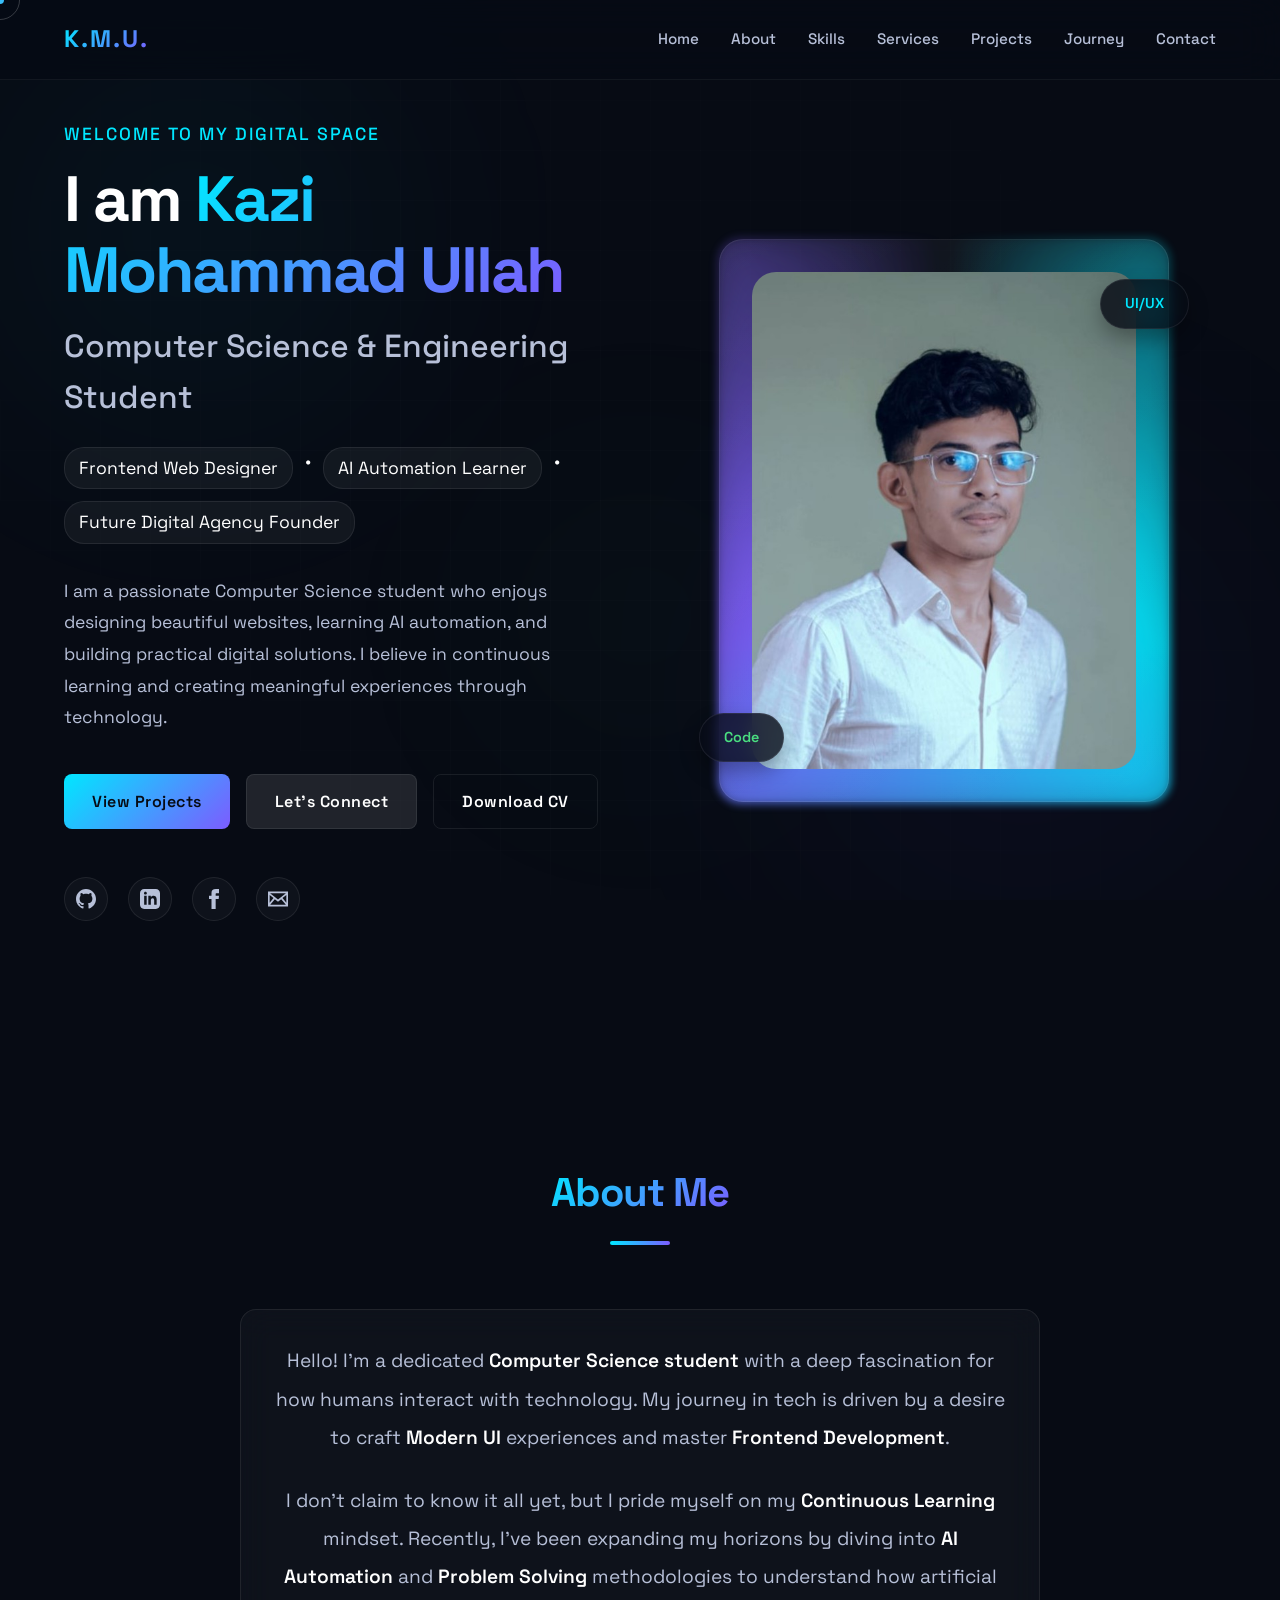
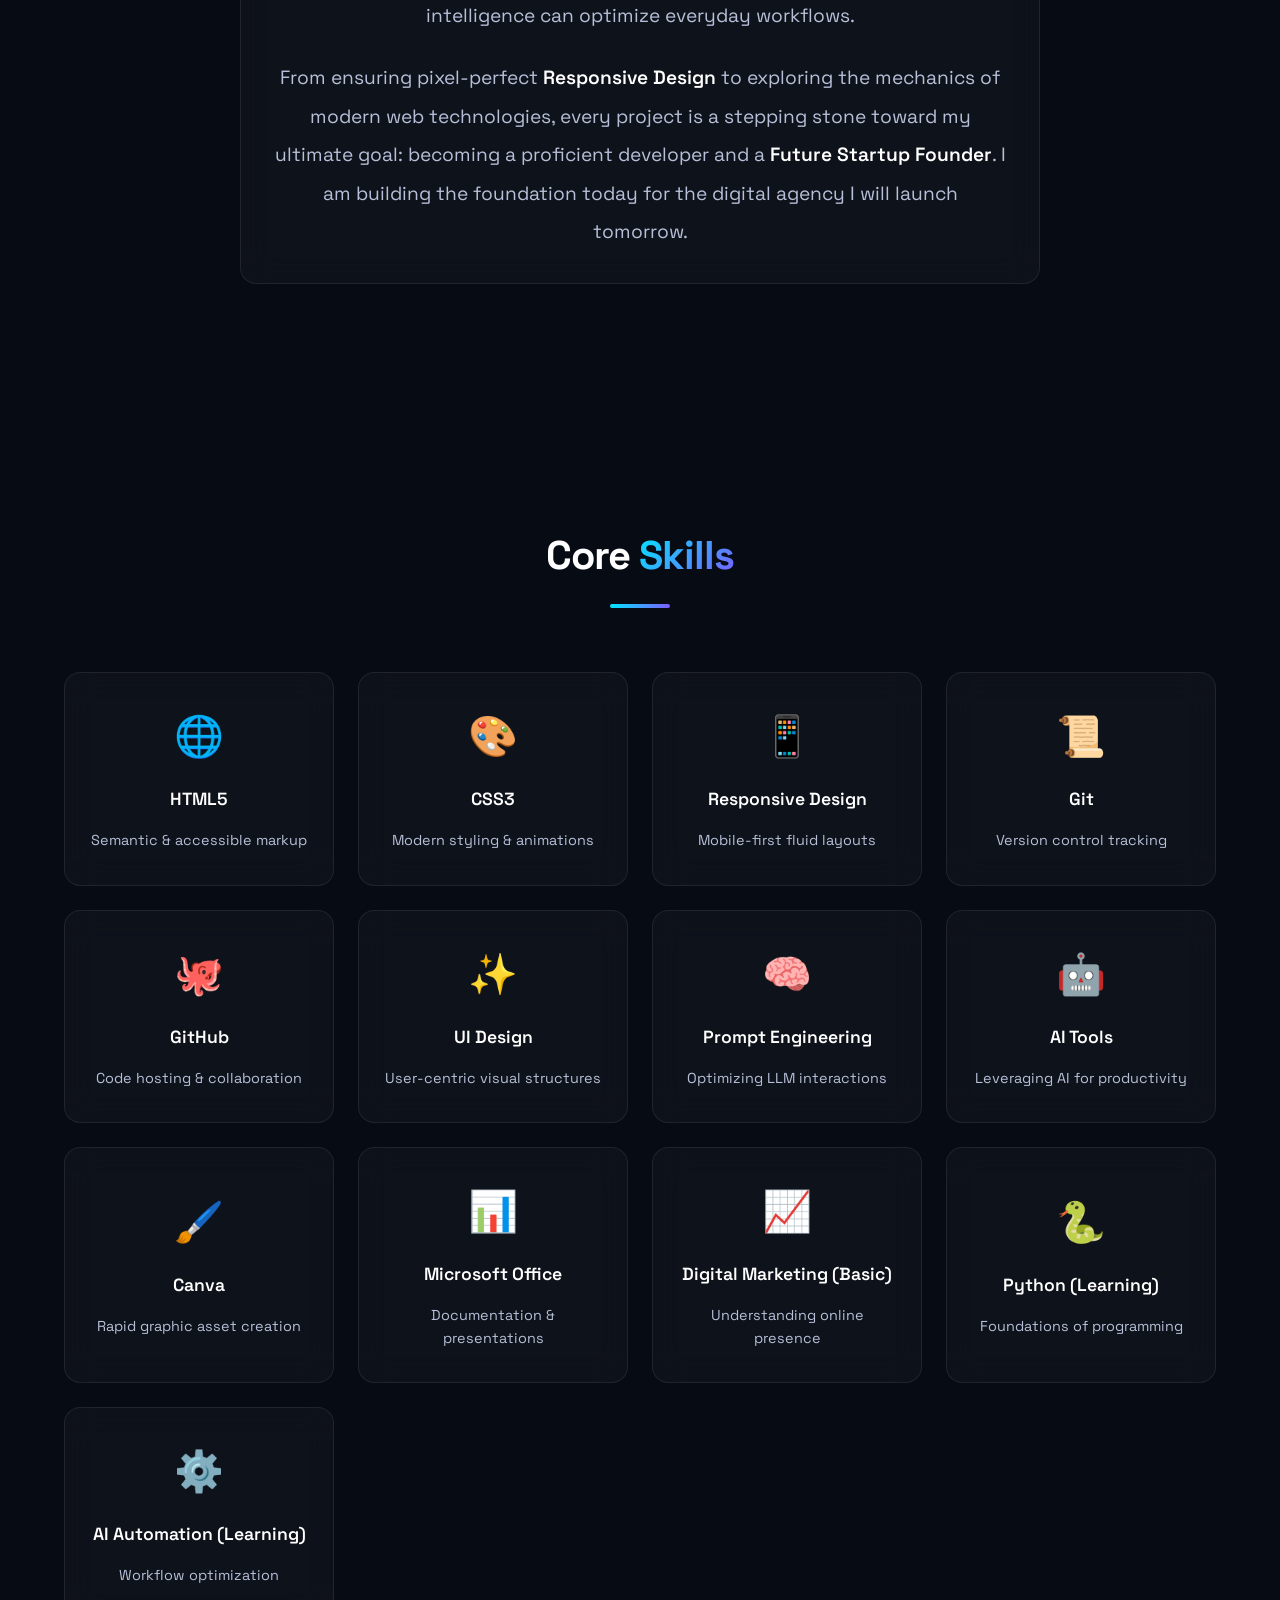
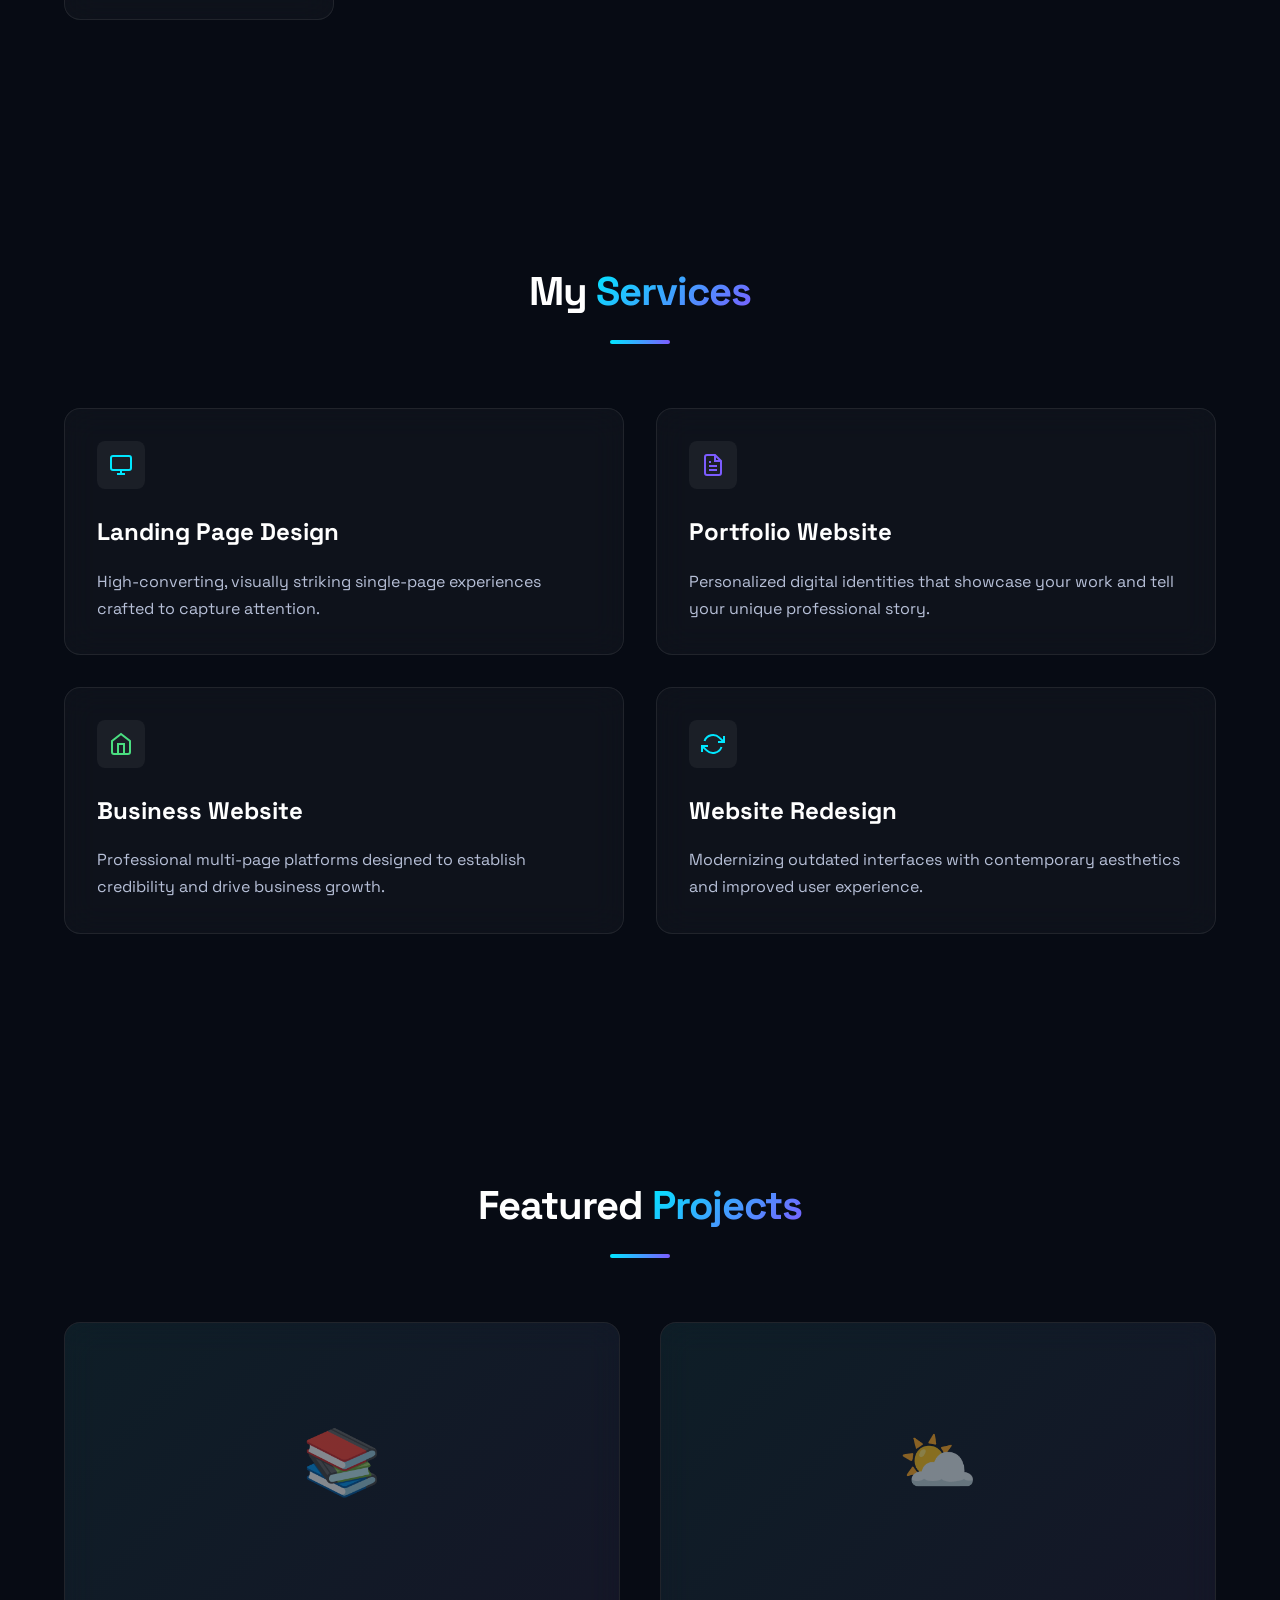
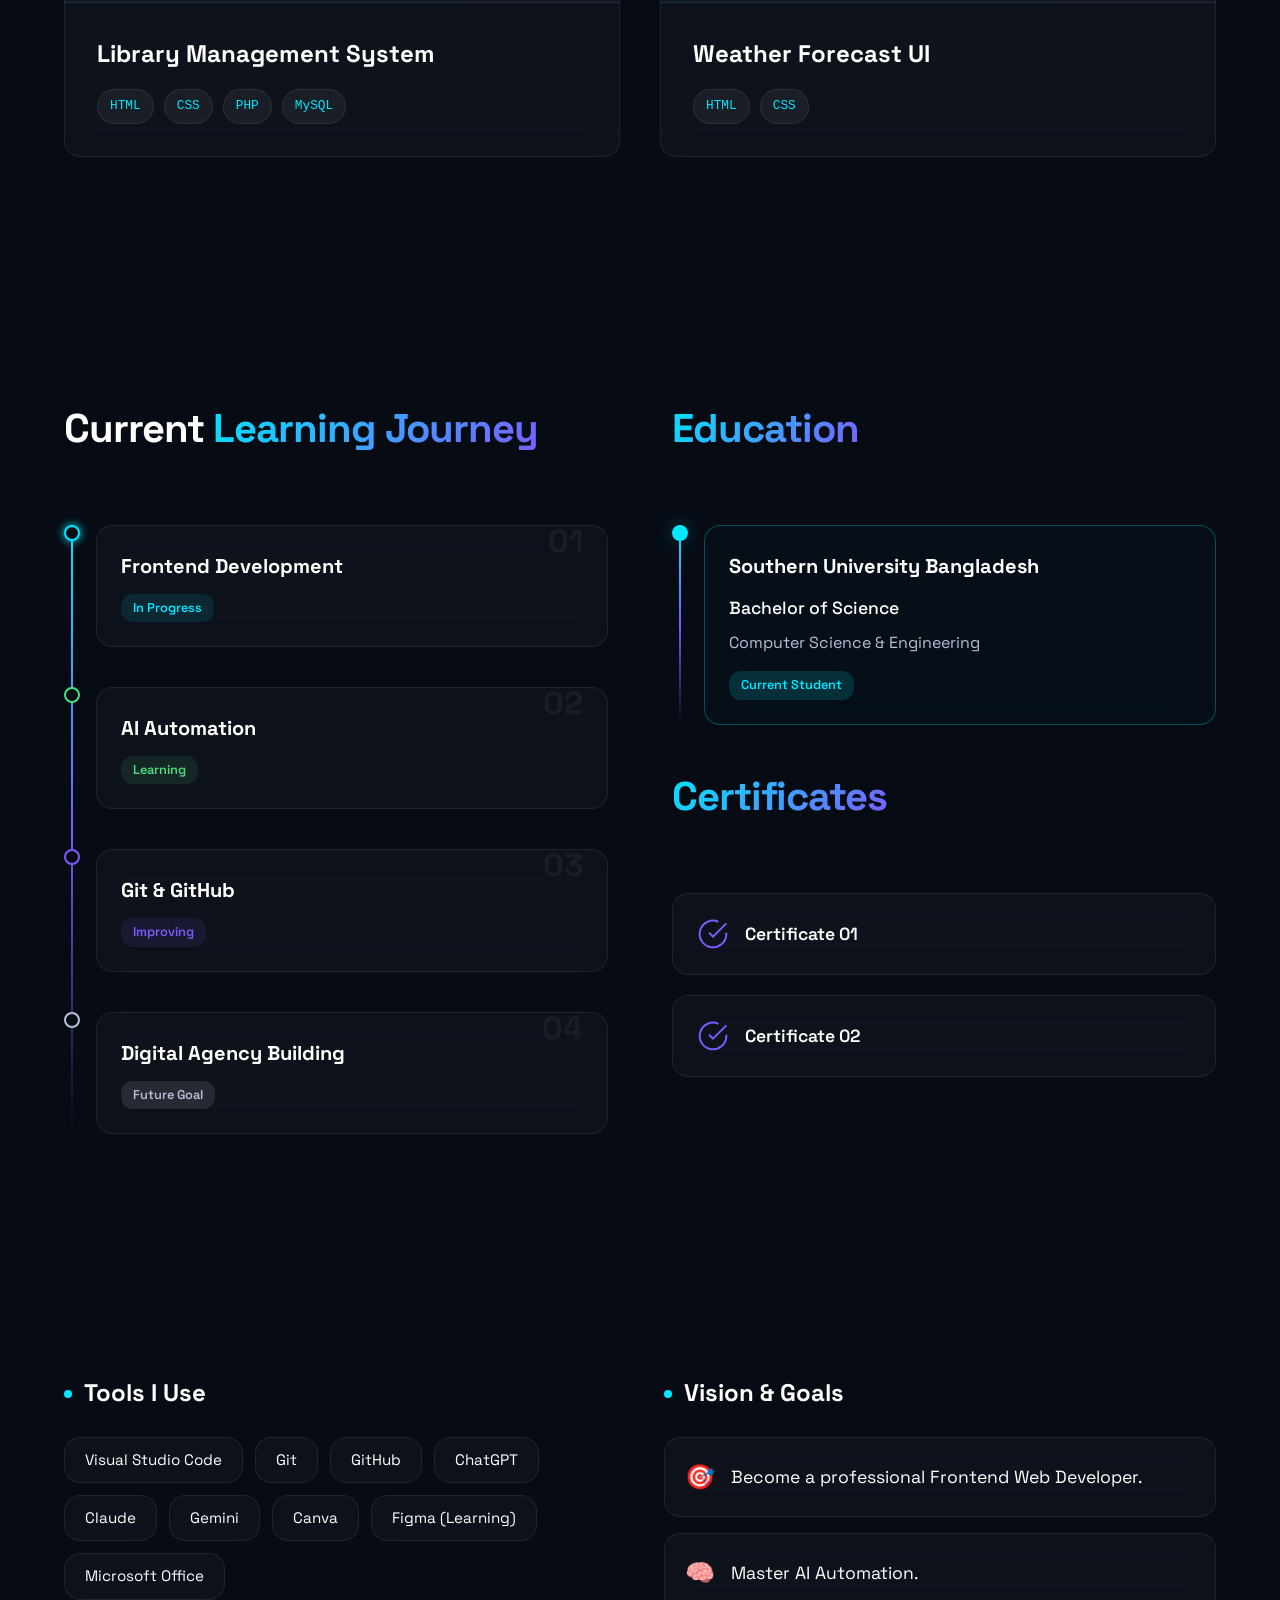
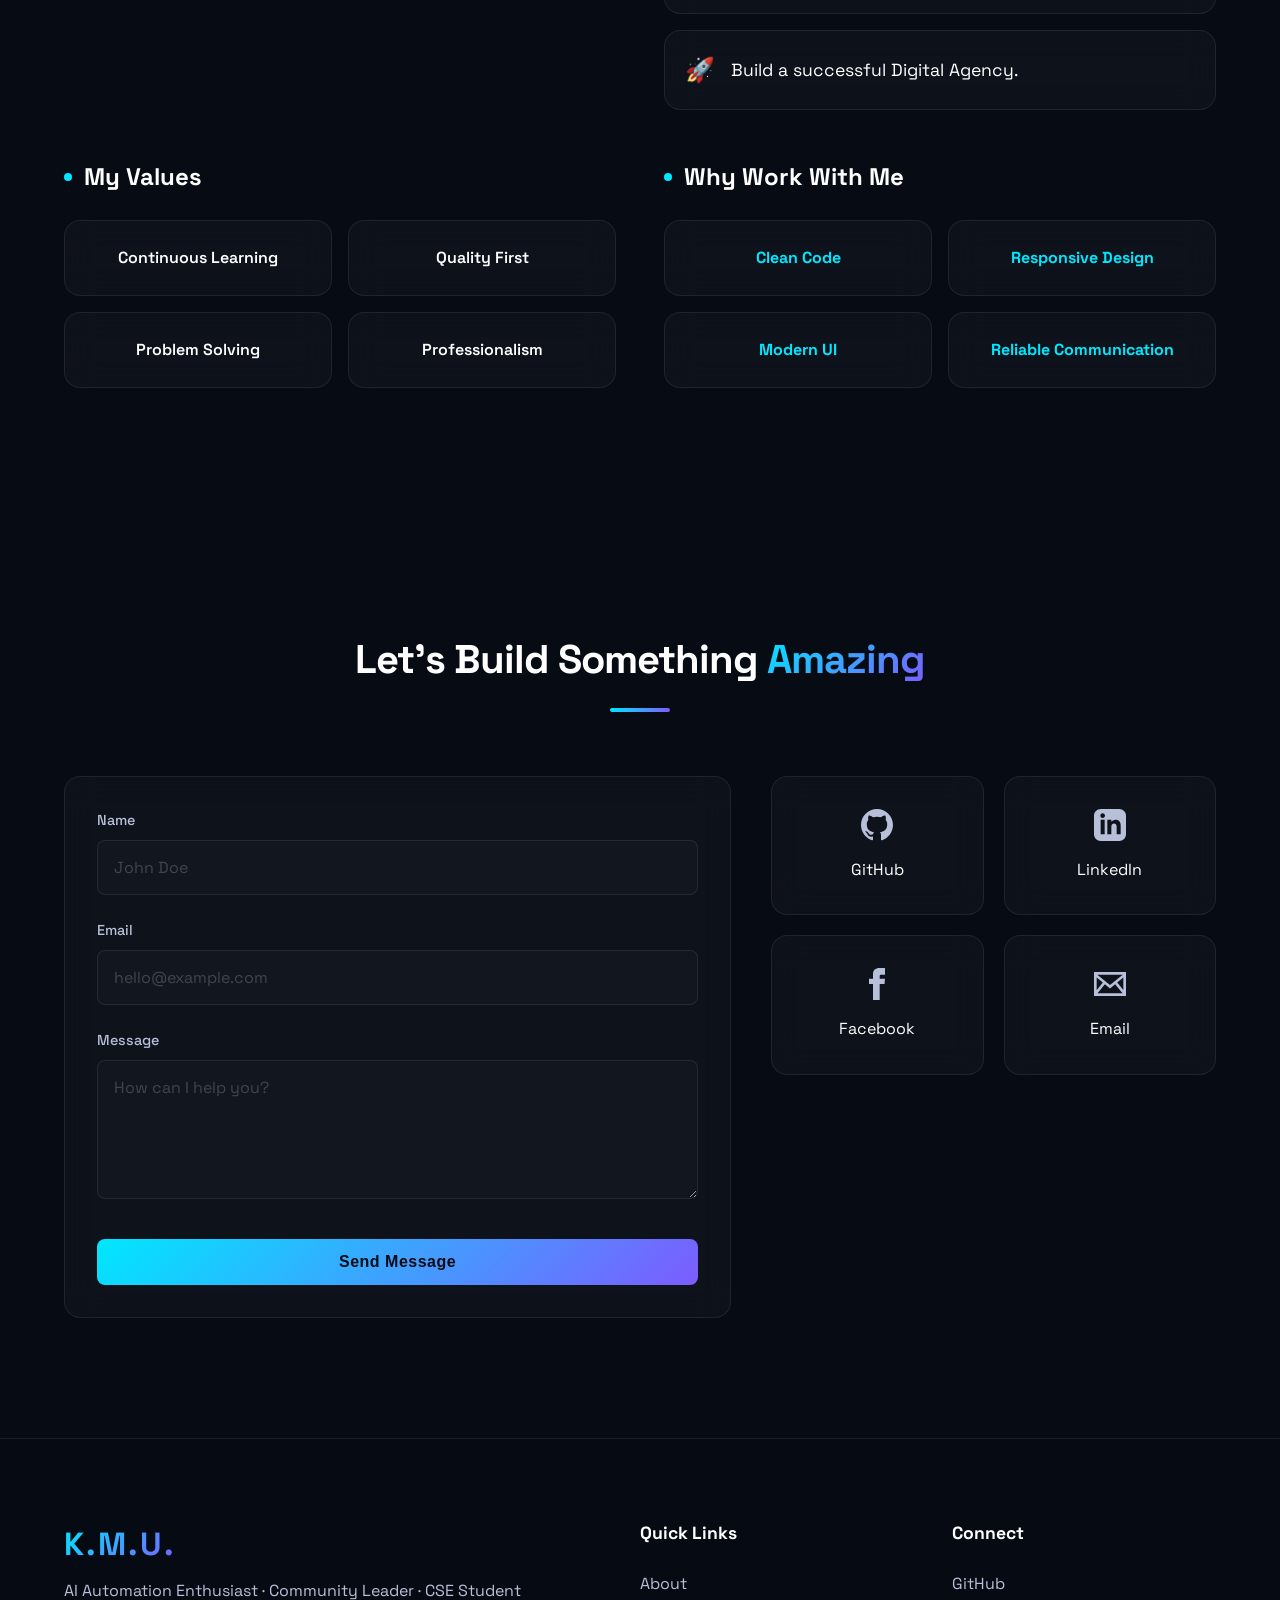
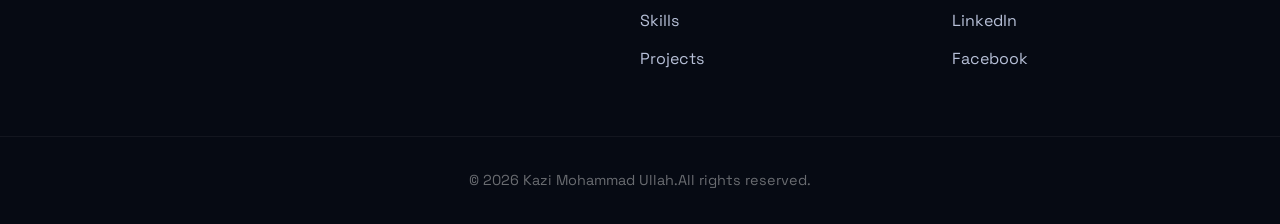
==== index.html @ 297356fb "google verification" ====
<!DOCTYPE html>
<html lang="en">
<head>
    <meta charset="UTF-8">
    <meta name="viewport" content="width=device-width, initial-scale=1.0">
    <meta name="description" content="Kazi Mohammad Ullah - Computer Science & Engineering Student, Frontend Web Designer, and AI Automation Learner.">
    <meta name="keywords" content="Kazi Mohammad Ullah, KMU, Portfolio, Frontend Developer, AI Automation, Web Design, Computer Science">
    <meta name="author" content="Kazi Mohammad Ullah">
    
    <!-- Open Graph Tags for Social Media & SEO -->
    <meta property="og:title" content="Kazi Mohammad Ullah | Premium Portfolio">
    <meta property="og:description" content="Frontend Web Designer & AI Automation Learner building meaningful digital experiences.">
    <meta property="og:type" content="website">
    
    <title>Kazi Mohammad Ullah | Frontend Developer & AI Learner</title>
    
    <!-- Favicon Placeholder -->
    <link rel="icon" href="data:image/svg+xml,<svg xmlns='http://www.w3.org/2000/svg' viewBox='0 0 100 100'><text y='.9em' font-size='90'>🚀</text></svg>">
    
    <!-- Google Fonts: Space Grotesk -->
    <link rel="preconnect" href="https://fonts.googleapis.com">
    <link rel="preconnect" href="https://fonts.gstatic.com" crossorigin>
    <link href="https://fonts.googleapis.com/css2?family=Space+Grotesk:wght@300;400;500;600;700&display=swap" rel="stylesheet">
    
    <!-- Stylesheet -->
    <link rel="stylesheet" href="style.css">
</head>
<body>

    <!-- Custom Cursor -->
    <div class="cursor-dot" id="cursor-dot"></div>
    <div class="cursor-aura" id="cursor-aura"></div>

    <!-- CSS-Only Animated Background -->
    <div class="background-effects" aria-hidden="true">
        <div class="glow-blob primary-blob"></div>
        <div class="glow-blob secondary-blob"></div>
        <div class="glow-blob accent-blob"></div>
        <div class="grid-overlay"></div>
    </div>

    <!-- CSS-Only Mobile Menu State -->
    <input type="checkbox" id="menu-toggle" class="menu-checkbox" aria-hidden="true">

    <!-- Sticky Glassmorphism Navbar -->
    <header class="navbar">
        <div class="nav-container container">
            <a href="#home" class="logo">
                <span class="gradient-text">K.M.U.</span>
            </a>
            
            <label for="menu-toggle" class="hamburger-menu" aria-label="Toggle navigation">
                <span></span>
                <span></span>
                <span></span>
            </label>
            
            <nav class="nav-links">
                <a href="#home" class="nav-link">Home</a>
                <a href="#about" class="nav-link">About</a>
                <a href="#skills" class="nav-link">Skills</a>
                <a href="#services" class="nav-link">Services</a>
                <a href="#projects" class="nav-link">Projects</a>
                <a href="#journey" class="nav-link">Journey</a>
                <a href="#contact" class="nav-link">Contact</a>
            </nav>
        </div>
    </header>

    <main>
        <!-- Hero Section -->
        <section id="home" class="hero section-padding">
            <div class="container hero-grid">
                <div class="hero-content">
                    <p class="subtitle fade-in-up" style="animation-delay: 0.1s;">Welcome to my digital space</p>
                    <h1 class="fade-in-up" style="animation-delay: 0.2s;">
                        I am <span class="gradient-text">Kazi Mohammad Ullah</span>
                    </h1>
                    <h2 class="fade-in-up" style="animation-delay: 0.3s;">Computer Science & Engineering Student</h2>
                    <h3 class="role-titles fade-in-up" style="animation-delay: 0.4s;">
                        <span>Frontend Web Designer</span> • 
                        <span>AI Automation Learner</span> • 
                        <span>Future Digital Agency Founder</span>
                    </h3>
                    <p class="hero-description fade-in-up" style="animation-delay: 0.5s;">
                        I am a passionate Computer Science student who enjoys designing beautiful websites, learning AI automation, and building practical digital solutions. I believe in continuous learning and creating meaningful experiences through technology.
                    </p>
                    
                    <div class="hero-actions fade-in-up" style="animation-delay: 0.6s;">
                        <a href="#projects" class="btn btn-primary">View Projects</a>
                        <a href="#contact" class="btn btn-secondary">Let's Connect</a>
                        <a href="CV/Mohammad Ullah CV.pdf" target="_blank" class="btn btn-outline">Download CV</a>
                    </div>
                    
                    <div class="social-links fade-in-up" style="animation-delay: 0.7s;">
                        <!-- GitHub -->
                        <a href="https://github.com/MuhammadKz" target="_blank" class="social-icon" aria-label="GitHub">
                            <svg viewBox="0 0 24 24" fill="currentColor"><path d="M12 0c-6.626 0-12 5.373-12 12 0 5.302 3.438 9.8 8.207 11.387.599.111.793-.261.793-.577v-2.234c-3.338.726-4.033-1.416-4.033-1.416-.546-1.387-1.333-1.756-1.333-1.756-1.089-.745.083-.729.083-.729 1.205.084 1.839 1.237 1.839 1.237 1.07 1.834 2.807 1.304 3.492.997.107-.775.418-1.305.762-1.604-2.665-.305-5.467-1.334-5.467-5.931 0-1.311.469-2.381 1.236-3.221-.124-.303-.535-1.524.117-3.176 0 0 1.008-.322 3.301 1.23.957-.266 1.983-.399 3.003-.404 1.02.005 2.047.138 3.006.404 2.291-1.552 3.297-1.23 3.297-1.23.653 1.653.242 2.874.118 3.176.77.84 1.235 1.911 1.235 3.221 0 4.609-2.807 5.624-5.479 5.921.43.372.823 1.102.823 2.222v3.293c0 .319.192.694.801.576 4.765-1.589 8.199-6.086 8.199-11.386 0-6.627-5.373-12-12-12z"/></svg>
                        </a>
                        <!-- LinkedIn -->
                        <a href="https://www.linkedin.com/in/mohammad-ullahkz/" target="_blank" class="social-icon" aria-label="LinkedIn">
                            <svg viewBox="0 0 24 24" fill="currentColor"><path d="M19 0h-14c-2.761 0-5 2.239-5 5v14c0 2.761 2.239 5 5 5h14c2.762 0 5-2.239 5-5v-14c0-2.761-2.238-5-5-5zm-11 19h-3v-11h3v11zm-1.5-12.268c-.966 0-1.75-.79-1.75-1.764s.784-1.764 1.75-1.764 1.75.79 1.75 1.764-.783 1.764-1.75 1.764zm13.5 12.268h-3v-5.604c0-3.368-4-3.113-4 0v5.604h-3v-11h3v1.765c1.396-2.586 7-2.777 7 2.476v6.759z"/></svg>
                        </a>
                        <!-- Facebook -->
                        <a href="https://www.facebook.com/muhammadullahkz004" target="_blank" class="social-icon" aria-label="Facebook">
                            <svg viewBox="0 0 24 24" fill="currentColor"><path d="M9 8h-3v4h3v12h5v-12h3.642l.358-4h-4v-1.667c0-.955.192-1.333 1.115-1.333h2.885v-5h-3.808c-3.596 0-5.192 1.583-5.192 4.615v3.385z"/></svg>
                        </a>
                        <!-- Email -->
                        <a href="mailto:kazimuhammad0104@gmail.com" class="social-icon" aria-label="Email">
                            <svg viewBox="0 0 24 24" fill="currentColor"><path d="M0 3v18h24v-18h-24zm6.623 7.929l-4.623 5.712v-9.458l4.623 3.746zm-4.141-5.929h19.035l-9.517 7.713-9.518-7.713zm5.694 7.188l3.824 3.099 3.83-3.104 5.612 6.817h-18.779l5.513-6.812zm9.208-1.264l4.616-3.741v9.348l-4.616-5.607z"/></svg>
                        </a>
                    </div>
                </div>
                
                <div class="hero-visual fade-in-up" style="animation-delay: 0.8s;">
                    <div class="visual-wrapper">
                        <div class="glowing-border"></div>
                        <div class="glass-card profile-placeholder">
                            <img src="assets/WhatsApp Image 2024-08-21 at 22.09.14_6dc37b1b.jpg" alt="Kazi Mohammad Ullah" class="profile-image">
                        </div>
                        <div class="floating-badge badge-top-right">UI/UX</div>
                        <div class="floating-badge badge-bottom-left">Code</div>
                    </div>
                </div>
            </div>
        </section>

        <!-- About Section -->
        <section id="about" class="about section-padding">
            <div class="container">
                <div class="section-header">
                    <h2><span class="gradient-text">About Me</span></h2>
                    <div class="header-line"></div>
                </div>
                
                <div class="about-content glass-card">
                    <p>
                        Hello! I'm a dedicated <strong>Computer Science student</strong> with a deep fascination for how humans interact with technology. My journey in tech is driven by a desire to craft <strong>Modern UI</strong> experiences and master <strong>Frontend Development</strong>.
                    </p>
                    <p>
                        I don't claim to know it all yet, but I pride myself on my <strong>Continuous Learning</strong> mindset. Recently, I've been expanding my horizons by diving into <strong>AI Automation</strong> and <strong>Problem Solving</strong> methodologies to understand how artificial intelligence can optimize everyday workflows.
                    </p>
                    <p>
                        From ensuring pixel-perfect <strong>Responsive Design</strong> to exploring the mechanics of modern web technologies, every project is a stepping stone toward my ultimate goal: becoming a proficient developer and a <strong>Future Startup Founder</strong>. I am building the foundation today for the digital agency I will launch tomorrow.
                    </p>
                </div>
            </div>
        </section>

        <!-- Skills Section -->
        <section id="skills" class="skills section-padding">
            <div class="container">
                <div class="section-header">
                    <h2>Core <span class="gradient-text">Skills</span></h2>
                    <div class="header-line"></div>
                </div>
                
                <div class="skills-grid">
                    <!-- Skill 1 -->
                    <div class="skill-card glass-card">
                        <div class="skill-icon">🌐</div>
                        <h3>HTML5</h3>
                        <p>Semantic & accessible markup</p>
                    </div>
                    <!-- Skill 2 -->
                    <div class="skill-card glass-card">
                        <div class="skill-icon">🎨</div>
                        <h3>CSS3</h3>
                        <p>Modern styling & animations</p>
                    </div>
                    <!-- Skill 3 -->
                    <div class="skill-card glass-card">
                        <div class="skill-icon">📱</div>
                        <h3>Responsive Design</h3>
                        <p>Mobile-first fluid layouts</p>
                    </div>
                    <!-- Skill 4 -->
                    <div class="skill-card glass-card">
                        <div class="skill-icon">📜</div>
                        <h3>Git</h3>
                        <p>Version control tracking</p>
                    </div>
                    <!-- Skill 5 -->
                    <div class="skill-card glass-card">
                        <div class="skill-icon">🐙</div>
                        <h3>GitHub</h3>
                        <p>Code hosting & collaboration</p>
                    </div>
                    <!-- Skill 6 -->
                    <div class="skill-card glass-card">
                        <div class="skill-icon">✨</div>
                        <h3>UI Design</h3>
                        <p>User-centric visual structures</p>
                    </div>
                    <!-- Skill 7 -->
                    <div class="skill-card glass-card">
                        <div class="skill-icon">🧠</div>
                        <h3>Prompt Engineering</h3>
                        <p>Optimizing LLM interactions</p>
                    </div>
                    <!-- Skill 8 -->
                    <div class="skill-card glass-card">
                        <div class="skill-icon">🤖</div>
                        <h3>AI Tools</h3>
                        <p>Leveraging AI for productivity</p>
                    </div>
                    <!-- Skill 9 -->
                    <div class="skill-card glass-card">
                        <div class="skill-icon">🖌️</div>
                        <h3>Canva</h3>
                        <p>Rapid graphic asset creation</p>
                    </div>
                    <!-- Skill 10 -->
                    <div class="skill-card glass-card">
                        <div class="skill-icon">📊</div>
                        <h3>Microsoft Office</h3>
                        <p>Documentation & presentations</p>
                    </div>
                    <!-- Skill 11 -->
                    <div class="skill-card glass-card">
                        <div class="skill-icon">📈</div>
                        <h3>Digital Marketing (Basic)</h3>
                        <p>Understanding online presence</p>
                    </div>
                    <!-- Skill 12 -->
                    <div class="skill-card glass-card">
                        <div class="skill-icon">🐍</div>
                        <h3>Python (Learning)</h3>
                        <p>Foundations of programming</p>
                    </div>
                    <!-- Skill 13 -->
                    <div class="skill-card glass-card">
                        <div class="skill-icon">⚙️</div>
                        <h3>AI Automation (Learning)</h3>
                        <p>Workflow optimization</p>
                    </div>
                </div>
            </div>
        </section>

        <!-- Services Section -->
        <section id="services" class="services section-padding">
            <div class="container">
                <div class="section-header">
                    <h2>My <span class="gradient-text">Services</span></h2>
                    <div class="header-line"></div>
                </div>
                
                <div class="services-grid">
                    <!-- Service 1 -->
                    <div class="service-card glass-card">
                        <div class="service-icon">
                            <svg viewBox="0 0 24 24" fill="none" stroke="#00E7FF" stroke-width="2"><rect x="2" y="3" width="20" height="14" rx="2" ry="2"></rect><line x1="8" y1="21" x2="16" y2="21"></line><line x1="12" y1="17" x2="12" y2="21"></line></svg>
                        </div>
                        <h3>Landing Page Design</h3>
                        <p>High-converting, visually striking single-page experiences crafted to capture attention.</p>
                    </div>
                    <!-- Service 2 -->
                    <div class="service-card glass-card">
                        <div class="service-icon">
                            <svg viewBox="0 0 24 24" fill="none" stroke="#7C5CFF" stroke-width="2"><path d="M14 2H6a2 2 0 0 0-2 2v16a2 2 0 0 0 2 2h12a2 2 0 0 0 2-2V8z"></path><polyline points="14 2 14 8 20 8"></polyline><line x1="16" y1="13" x2="8" y2="13"></line><line x1="16" y1="17" x2="8" y2="17"></line><polyline points="10 9 9 9 8 9"></polyline></svg>
                        </div>
                        <h3>Portfolio Website</h3>
                        <p>Personalized digital identities that showcase your work and tell your unique professional story.</p>
                    </div>
                    <!-- Service 3 -->
                    <div class="service-card glass-card">
                        <div class="service-icon">
                            <svg viewBox="0 0 24 24" fill="none" stroke="#4ADE80" stroke-width="2"><path d="M3 9l9-7 9 7v11a2 2 0 0 1-2 2H5a2 2 0 0 1-2-2z"></path><polyline points="9 22 9 12 15 12 15 22"></polyline></svg>
                        </div>
                        <h3>Business Website</h3>
                        <p>Professional multi-page platforms designed to establish credibility and drive business growth.</p>
                    </div>
                    <!-- Service 4 -->
                    <div class="service-card glass-card">
                        <div class="service-icon">
                            <svg viewBox="0 0 24 24" fill="none" stroke="#00E7FF" stroke-width="2"><polyline points="23 4 23 10 17 10"></polyline><polyline points="1 20 1 14 7 14"></polyline><path d="M3.51 9a9 9 0 0 1 14.85-3.36L23 10M1 14l4.64 4.36A9 9 0 0 0 20.49 15"></path></svg>
                        </div>
                        <h3>Website Redesign</h3>
                        <p>Modernizing outdated interfaces with contemporary aesthetics and improved user experience.</p>
                    </div>
                </div>
            </div>
        </section>

        <!-- Projects Section -->
        <section id="projects" class="projects section-padding">
            <div class="container">
                <div class="section-header">
                    <h2>Featured <span class="gradient-text">Projects</span></h2>
                    <div class="header-line"></div>
                </div>
                
                <div class="projects-grid">
                    <!-- Project 1 -->
                    <article class="project-card glass-card">
                        <div class="project-image-placeholder">
                            <div class="wireframe-icon">📚</div>
                            <div class="overlay">
                                <a href="https://library-management-system-kmu.vercel.app/" target="_blank" class="btn btn-outline">Live Demo</a>
                                <a href="https://github.com/MuhammadKz/Library-management-system" target="_blank" class="btn btn-outline">GitHub</a>
                            </div>
                        </div>
                        <div class="project-info">
                            <h3>Library Management System</h3>
                            <div class="tech-stack">
                                <span class="badge">HTML</span>
                                <span class="badge">CSS</span>
                                <span class="badge">PHP</span>
                                <span class="badge">MySQL</span>
                            </div>
                        </div>
                    </article>
                    
                    <!-- Project 3 -->
                    <article class="project-card glass-card">
                        <div class="project-image-placeholder">
                            <div class="wireframe-icon">⛅</div>
                            <div class="overlay">
                                <a href="#" class="btn btn-outline">Live Demo</a>
                                <a href="#" class="btn btn-outline">GitHub</a>
                            </div>
                        </div>
                        <div class="project-info">
                            <h3>Weather Forecast UI</h3>
                            <div class="tech-stack">
                                <span class="badge">HTML</span>
                                <span class="badge">CSS</span>
                            </div>
                        </div>
                    </article>
                </div>
            </div>
        </section>

        <!-- Learning Journey & Education -->
        <section id="journey" class="journey section-padding">
            <div class="container">
                <div class="grid-2-col">
                    <!-- Journey Timeline -->
                    <div class="timeline-container">
                        <div class="section-header align-left">
                            <h2>Current <span class="gradient-text">Learning Journey</span></h2>
                        </div>
                        <div class="timeline">
                            <div class="timeline-item">
                                <div class="timeline-dot status-progress"></div>
                                <div class="timeline-content glass-card">
                                    <span class="timeline-number">01</span>
                                    <h3>Frontend Development</h3>
                                    <span class="status-badge progress">In Progress</span>
                                </div>
                            </div>
                            <div class="timeline-item">
                                <div class="timeline-dot status-learning"></div>
                                <div class="timeline-content glass-card">
                                    <span class="timeline-number">02</span>
                                    <h3>AI Automation</h3>
                                    <span class="status-badge learning">Learning</span>
                                </div>
                            </div>
                            <div class="timeline-item">
                                <div class="timeline-dot status-improving"></div>
                                <div class="timeline-content glass-card">
                                    <span class="timeline-number">03</span>
                                    <h3>Git & GitHub</h3>
                                    <span class="status-badge improving">Improving</span>
                                </div>
                            </div>
                            <div class="timeline-item">
                                <div class="timeline-dot status-future"></div>
                                <div class="timeline-content glass-card">
                                    <span class="timeline-number">04</span>
                                    <h3>Digital Agency Building</h3>
                                    <span class="status-badge future">Future Goal</span>
                                </div>
                            </div>
                        </div>
                    </div>

                    <!-- Education & Certificates -->
                    <div class="education-container">
                        <div class="section-header align-left">
                            <h2><span class="gradient-text">Education</span></h2>
                        </div>
                        <div class="timeline mb-extra">
                            <div class="timeline-item">
                                <div class="timeline-dot primary-dot"></div>
                                <div class="timeline-content glass-card highlighted-card">
                                    <h3>Southern University Bangladesh</h3>
                                    <h4>Bachelor of Science</h4>
                                    <p class="text-muted">Computer Science & Engineering</p>
                                    <span class="status-badge current">Current Student</span>
                                </div>
                            </div>
                        </div>

                        <div class="section-header align-left mt-extra">
                            <h2><span class="gradient-text">Certificates</span></h2>
                        </div>
                        <div class="certificates-grid">
                            <a href="certificate/Kazi Mohammad Ullah certificate (1).pdf" target="_blank" class="certificate-placeholder glass-card">
                                <svg viewBox="0 0 24 24" fill="none" stroke="currentColor" stroke-width="1.5"><path d="M22 11.08V12a10 10 0 1 1-5.93-9.14"></path><polyline points="22 4 12 14.01 9 11.01"></polyline></svg>
                                <span>Certificate 01</span>
                            </a>
                            <a href="certificate/Kazi Mohammad Ullah certificate(2).pdf" target="_blank" class="certificate-placeholder glass-card">
                                <svg viewBox="0 0 24 24" fill="none" stroke="currentColor" stroke-width="1.5"><path d="M22 11.08V12a10 10 0 1 1-5.93-9.14"></path><polyline points="22 4 12 14.01 9 11.01"></polyline></svg>
                                <span>Certificate 02</span>
                            </a>
                        </div>
                    </div>
                </div>
            </div>
        </section>

        <!-- Tools, Goals, Values, Why Me -->
        <section id="philosophy" class="philosophy section-padding">
            <div class="container">
                <div class="grid-2-col philosophy-grid">
                    
                    <!-- Tools -->
                    <div class="philosophy-block">
                        <h3>Tools I Use</h3>
                        <div class="tags-container">
                            <span class="tag glass-card">Visual Studio Code</span>
                            <span class="tag glass-card">Git</span>
                            <span class="tag glass-card">GitHub</span>
                            <span class="tag glass-card">ChatGPT</span>
                            <span class="tag glass-card">Claude</span>
                            <span class="tag glass-card">Gemini</span>
                            <span class="tag glass-card">Canva</span>
                            <span class="tag glass-card">Figma (Learning)</span>
                            <span class="tag glass-card">Microsoft Office</span>
                        </div>
                    </div>

                    <!-- Vision & Goals -->
                    <div class="philosophy-block">
                        <h3>Vision & Goals</h3>
                        <ul class="styled-list">
                            <li class="glass-card">
                                <span class="list-icon">🎯</span>
                                <span>Become a professional Frontend Web Developer.</span>
                            </li>
                            <li class="glass-card">
                                <span class="list-icon">🧠</span>
                                <span>Master AI Automation.</span>
                            </li>
                            <li class="glass-card">
                                <span class="list-icon">🚀</span>
                                <span>Build a successful Digital Agency.</span>
                            </li>
                        </ul>
                    </div>

                    <!-- Values -->
                    <div class="philosophy-block">
                        <h3>My Values</h3>
                        <div class="values-grid">
                            <div class="value-card glass-card">Continuous Learning</div>
                            <div class="value-card glass-card">Quality First</div>
                            <div class="value-card glass-card">Problem Solving</div>
                            <div class="value-card glass-card">Professionalism</div>
                        </div>
                    </div>

                    <!-- Why Work With Me -->
                    <div class="philosophy-block">
                        <h3>Why Work With Me</h3>
                        <div class="features-grid">
                            <div class="feature-card glass-card">
                                <h4>Clean Code</h4>
                            </div>
                            <div class="feature-card glass-card">
                                <h4>Responsive Design</h4>
                            </div>
                            <div class="feature-card glass-card">
                                <h4>Modern UI</h4>
                            </div>
                            <div class="feature-card glass-card">
                                <h4>Reliable Communication</h4>
                            </div>
                        </div>
                    </div>

                </div>
            </div>
        </section>

        <!-- Contact Section -->
        <section id="contact" class="contact section-padding">
            <div class="container">
                <div class="section-header">
                    <h2>Let's Build Something <span class="gradient-text">Amazing</span></h2>
                    <div class="header-line"></div>
                </div>
                
                <div class="contact-grid">
                    <div class="contact-form-container glass-card">
                        <form class="contact-form" id="contact-form">
                            <div class="form-group">
                                <label for="name">Name</label>
                                <input type="text" id="name" name="name" required placeholder="John Doe" class="glass-input">
                            </div>
                            <div class="form-group">
                                <label for="email">Email</label>
                                <input type="email" id="email" name="email" required placeholder="hello@example.com" class="glass-input">
                            </div>
                            <div class="form-group">
                                <label for="message">Message</label>
                                <textarea id="message" name="message" rows="5" required placeholder="How can I help you?" class="glass-input"></textarea>
                            </div>
                            <button type="submit" class="btn btn-primary submit-btn">Send Message</button>
                        </form>
                    </div>
                    
                    <div class="contact-socials">
                        <a href="https://github.com/MuhammadKz" target="_blank" class="social-card glass-card">
                            <div class="sc-icon">
                                <svg viewBox="0 0 24 24" fill="currentColor"><path d="M12 0c-6.626 0-12 5.373-12 12 0 5.302 3.438 9.8 8.207 11.387.599.111.793-.261.793-.577v-2.234c-3.338.726-4.033-1.416-4.033-1.416-.546-1.387-1.333-1.756-1.333-1.756-1.089-.745.083-.729.083-.729 1.205.084 1.839 1.237 1.839 1.237 1.07 1.834 2.807 1.304 3.492.997.107-.775.418-1.305.762-1.604-2.665-.305-5.467-1.334-5.467-5.931 0-1.311.469-2.381 1.236-3.221-.124-.303-.535-1.524.117-3.176 0 0 1.008-.322 3.301 1.23.957-.266 1.983-.399 3.003-.404 1.02.005 2.047.138 3.006.404 2.291-1.552 3.297-1.23 3.297-1.23.653 1.653.242 2.874.118 3.176.77.84 1.235 1.911 1.235 3.221 0 4.609-2.807 5.624-5.479 5.921.43.372.823 1.102.823 2.222v3.293c0 .319.192.694.801.576 4.765-1.589 8.199-6.086 8.199-11.386 0-6.627-5.373-12-12-12z"/></svg>
                            </div>
                            <span>GitHub</span>
                        </a>
                        <a href="https://www.linkedin.com/in/mohammad-ullahkz/" target="_blank" class="social-card glass-card">
                            <div class="sc-icon">
                                <svg viewBox="0 0 24 24" fill="currentColor"><path d="M19 0h-14c-2.761 0-5 2.239-5 5v14c0 2.761 2.239 5 5 5h14c2.762 0 5-2.239 5-5v-14c0-2.761-2.238-5-5-5zm-11 19h-3v-11h3v11zm-1.5-12.268c-.966 0-1.75-.79-1.75-1.764s.784-1.764 1.75-1.764 1.75.79 1.75 1.764-.783 1.764-1.75 1.764zm13.5 12.268h-3v-5.604c0-3.368-4-3.113-4 0v5.604h-3v-11h3v1.765c1.396-2.586 7-2.777 7 2.476v6.759z"/></svg>
                            </div>
                            <span>LinkedIn</span>
                        </a>
                        <a href="https://www.facebook.com/muhammadullahkz004" target="_blank" class="social-card glass-card">
                            <div class="sc-icon">
                                <svg viewBox="0 0 24 24" fill="currentColor"><path d="M9 8h-3v4h3v12h5v-12h3.642l.358-4h-4v-1.667c0-.955.192-1.333 1.115-1.333h2.885v-5h-3.808c-3.596 0-5.192 1.583-5.192 4.615v3.385z"/></svg>
                            </div>
                            <span>Facebook</span>
                        </a>
                        <a href="mailto:kazimuhammad0104@gmail.com" class="social-card glass-card">
                            <div class="sc-icon">
                                <svg viewBox="0 0 24 24" fill="currentColor"><path d="M0 3v18h24v-18h-24zm6.623 7.929l-4.623 5.712v-9.458l4.623 3.746zm-4.141-5.929h19.035l-9.517 7.713-9.518-7.713zm5.694 7.188l3.824 3.099 3.83-3.104 5.612 6.817h-18.779l5.513-6.812zm9.208-1.264l4.616-3.741v9.348l-4.616-5.607z"/></svg>
                            </div>
                            <span>Email</span>
                        </a>
                    </div>
                </div>
            </div>
        </section>
    </main>

    <!-- Footer -->
    <footer class="footer">
        <div class="container footer-container">
            <div class="footer-logo">
                <a href="#home"><span class="gradient-text">K.M.U.</span></a>
                <p class="text-muted mt-small">AI Automation Enthusiast · Community Leader · CSE Student</p>
            </div>
            
            <div class="footer-links">
                <h4>Quick Links</h4>
                <nav>
                    <a href="#about">About</a>
                    <a href="#skills">Skills</a>
                    <a href="#projects">Projects</a>
                </nav>
            </div>
            
            <div class="footer-links">
                <h4>Connect</h4>
                <nav>
                    <a href="https://github.com/MuhammadKz" target="_blank">GitHub</a>
                    <a href="https://www.linkedin.com/in/mohammad-ullahkz/" target="_blank">LinkedIn</a>
                    <a href="https://www.facebook.com/muhammadullahkz004" target="_blank">Facebook</a>
                </nav>
            </div>
        </div>
        <div class="footer-bottom">
            <p>&copy; 2026 Kazi Mohammad Ullah.All rights reserved.</p>
        </div>
    </footer>

    <script src="script.js"></script>
</body>
</html>
---- style.css ----
/* ==========================================================================
   CSS VARIABLES & DESIGN TOKENS
   ========================================================================== */
:root {
    /* Color Palette */
    --bg-color: #070B14;
    --card-bg: rgba(255, 255, 255, 0.03);
    --card-bg-hover: rgba(255, 255, 255, 0.06);
    --primary: #00E7FF;
    --secondary: #7C5CFF;
    --accent: #4ADE80;
    --border: rgba(255, 255, 255, 0.08);
    --border-hover: rgba(255, 255, 255, 0.15);
    --white: #FFFFFF;
    --muted: #B7C0D8;
    
    /* Typography */
    --font-main: 'Space Grotesk', sans-serif;
    
    /* Sizing & Layout */
    --max-width: 1200px;
    --nav-height: 80px;
    --section-padding: 120px 0;
    --radius-sm: 8px;
    --radius-md: 16px;
    --radius-lg: 24px;
    --radius-round: 50%;
    
    /* Transitions & Shadows */
    --transition-fast: 0.2s ease;
    --transition-base: 0.3s cubic-bezier(0.25, 1, 0.5, 1);
    --transition-slow: 0.5s cubic-bezier(0.25, 1, 0.5, 1);
    --shadow-glow-primary: 0 0 20px rgba(0, 231, 255, 0.3);
    --shadow-glow-secondary: 0 0 20px rgba(124, 92, 255, 0.3);
    --shadow-card: 0 10px 30px rgba(0, 0, 0, 0.5);
}

/* ==========================================================================
   RESET & BASE STYLES
   ========================================================================== */
*, *::before, *::after {
    box-sizing: border-box;
    margin: 0;
    padding: 0;
}

html {
    scroll-behavior: smooth;
    scroll-padding-top: var(--nav-height);
}

body {
    font-family: var(--font-main);
    background-color: var(--bg-color);
    color: var(--white);
    line-height: 1.6;
    overflow-x: hidden;
    -webkit-font-smoothing: antialiased;
    -moz-osx-font-smoothing: grayscale;
}

::selection {
    background: var(--secondary);
    color: var(--white);
}

/* Custom Scrollbar */
::-webkit-scrollbar {
    width: 10px;
}
::-webkit-scrollbar-track {
    background: var(--bg-color);
}
::-webkit-scrollbar-thumb {
    background: rgba(255, 255, 255, 0.1);
    border-radius: 10px;
}
::-webkit-scrollbar-thumb:hover {
    background: var(--primary);
}

/* ==========================================================================
   CUSTOM CURSOR
   ========================================================================== */
.cursor-dot {
    position: fixed;
    top: 0;
    left: 0;
    width: 8px;
    height: 8px;
    background-color: #38BDF8;
    border-radius: 50%;
    pointer-events: none;
    z-index: 9999;
    transform: translate(-50%, -50%);
}

.cursor-aura {
    position: fixed;
    top: 0;
    left: 0;
    width: 40px;
    height: 40px;
    border: 1px solid rgba(255, 255, 255, 0.2);
    border-radius: 50%;
    pointer-events: none;
    z-index: 9998;
    transform: translate(-50%, -50%);
    transition: width 0.3s ease, height 0.3s ease, border-color 0.3s ease, background-color 0.3s ease, backdrop-filter 0.3s ease;
}

.cursor-aura.hover-active {
    width: 60px;
    height: 60px;
    border-color: #38BDF8;
    backdrop-filter: blur(2px);
    background-color: rgba(255, 255, 255, 0.05);
}

@media (max-width: 768px) {
    .cursor-dot, .cursor-aura {
        display: none;
    }
}

a {
    color: inherit;
    text-decoration: none;
    transition: color var(--transition-base);
}

ul {
    list-style: none;
}

img, svg {
    display: block;
    max-width: 100%;
}

/* ==========================================================================
   UTILITY CLASSES
   ========================================================================== */
.container {
    width: 100%;
    max-width: var(--max-width);
    margin: 0 auto;
    padding: 0 24px;
}

.section-padding {
    padding: var(--section-padding);
}

.text-muted {
    color: var(--muted);
}

.mt-small { margin-top: 8px; }
.mt-extra { margin-top: 40px; }
.mb-extra { margin-bottom: 40px; }

/* Gradients & Glassmorphism */
.gradient-text {
    background: linear-gradient(135deg, var(--primary), var(--secondary));
    -webkit-background-clip: text;
    background-clip: text;
    -webkit-text-fill-color: transparent;
    color: transparent;
}

.glass-card {
    background: var(--card-bg);
    backdrop-filter: blur(16px);
    -webkit-backdrop-filter: blur(16px);
    border: 1px solid var(--border);
    border-radius: var(--radius-md);
    padding: 32px;
    transition: transform var(--transition-base), 
                background var(--transition-base), 
                border-color var(--transition-base),
                box-shadow var(--transition-base);
}

.glass-card:hover {
    background: var(--card-bg-hover);
    border-color: var(--border-hover);
    transform: translateY(-5px);
    box-shadow: var(--shadow-card), inset 0 0 0 1px rgba(255,255,255,0.05);
}

/* Buttons */
.btn {
    display: inline-flex;
    align-items: center;
    justify-content: center;
    padding: 14px 28px;
    border-radius: var(--radius-sm);
    font-weight: 600;
    font-size: 1rem;
    cursor: pointer;
    transition: all var(--transition-base);
    letter-spacing: 0.5px;
    border: none;
    outline: none;
}

.btn-primary {
    background: linear-gradient(135deg, var(--primary), var(--secondary));
    color: var(--bg-color);
}

.btn-primary:hover {
    box-shadow: var(--shadow-glow-primary);
    transform: scale(1.02);
}

.btn-secondary {
    background: rgba(255, 255, 255, 0.1);
    color: var(--white);
    backdrop-filter: blur(8px);
    border: 1px solid var(--border);
}

.btn-secondary:hover {
    background: rgba(255, 255, 255, 0.15);
    border-color: var(--primary);
    color: var(--primary);
}

.btn-outline {
    background: transparent;
    color: var(--white);
    border: 1px solid var(--border);
}

.btn-outline:hover {
    border-color: var(--primary);
    color: var(--primary);
}

/* Section Headers */
.section-header {
    text-align: center;
    margin-bottom: 64px;
}
.section-header.align-left {
    text-align: left;
}

.section-header h2 {
    font-size: 2.5rem;
    font-weight: 700;
    letter-spacing: -1px;
}

.header-line {
    width: 60px;
    height: 4px;
    background: linear-gradient(90deg, var(--primary), var(--secondary));
    margin: 16px auto 0;
    border-radius: 2px;
}
.section-header.align-left .header-line {
    margin-left: 0;
}

/* ==========================================================================
   ANIMATED BACKGROUND EFFECTS (CSS ONLY)
   ========================================================================== */
.background-effects {
    position: fixed;
    top: 0;
    left: 0;
    width: 100vw;
    height: 100vh;
    z-index: -1;
    overflow: hidden;
    pointer-events: none;
}

.glow-blob {
    position: absolute;
    filter: blur(120px);
    border-radius: 50%;
    opacity: 0.4;
    animation: float 20s infinite alternate cubic-bezier(0.4, 0, 0.2, 1);
}

.primary-blob {
    top: -10%;
    left: -10%;
    width: 50vw;
    height: 50vw;
    background: radial-gradient(circle, rgba(0,231,255,0.15) 0%, rgba(0,0,0,0) 70%);
}

.secondary-blob {
    bottom: -20%;
    right: -10%;
    width: 60vw;
    height: 60vw;
    background: radial-gradient(circle, rgba(124,92,255,0.15) 0%, rgba(0,0,0,0) 70%);
    animation-delay: -5s;
    animation-duration: 25s;
}

.accent-blob {
    top: 40%;
    left: 50%;
    width: 40vw;
    height: 40vw;
    background: radial-gradient(circle, rgba(74,222,128,0.1) 0%, rgba(0,0,0,0) 70%);
    animation-delay: -10s;
    transform: translateX(-50%);
}

.grid-overlay {
    position: absolute;
    top: 0;
    left: 0;
    width: 100%;
    height: 100%;
    background-image: 
        linear-gradient(rgba(255,255,255,0.02) 1px, transparent 1px),
        linear-gradient(90deg, rgba(255,255,255,0.02) 1px, transparent 1px);
    background-size: 50px 50px;
    opacity: 0.5;
    mask-image: radial-gradient(circle at center, black 40%, transparent 100%);
    -webkit-mask-image: radial-gradient(circle at center, black 40%, transparent 100%);
}

@keyframes float {
    0% { transform: translate(0, 0) scale(1); }
    33% { transform: translate(5%, 5%) scale(1.1); }
    66% { transform: translate(-5%, 10%) scale(0.9); }
    100% { transform: translate(0, 0) scale(1); }
}

@keyframes fadeInUp {
    from { opacity: 0; transform: translateY(30px); }
    to { opacity: 1; transform: translateY(0); }
}

.fade-in-up {
    animation: fadeInUp 0.8s cubic-bezier(0.25, 1, 0.5, 1) forwards;
    opacity: 0;
}

/* ==========================================================================
   NAVIGATION
   ========================================================================== */
.navbar {
    position: fixed;
    top: 0;
    left: 0;
    width: 100%;
    height: var(--nav-height);
    background: rgba(7, 11, 20, 0.7);
    backdrop-filter: blur(20px);
    -webkit-backdrop-filter: blur(20px);
    border-bottom: 1px solid rgba(255,255,255,0.05);
    z-index: 1000;
    display: flex;
    align-items: center;
}

.nav-container {
    display: flex;
    justify-content: space-between;
    align-items: center;
}

.logo {
    font-size: 1.5rem;
    font-weight: 700;
    letter-spacing: 2px;
}

.nav-links {
    display: flex;
    gap: 32px;
}

.nav-link {
    font-size: 0.95rem;
    font-weight: 500;
    color: var(--muted);
    position: relative;
    padding: 8px 0;
}

.nav-link::after {
    content: '';
    position: absolute;
    bottom: 0;
    left: 0;
    width: 100%;
    height: 2px;
    background: linear-gradient(90deg, var(--primary), var(--secondary));
    transform: scaleX(0);
    transform-origin: right;
    transition: transform var(--transition-base);
}

.nav-link:hover {
    color: var(--white);
}

.nav-link:hover::after {
    transform: scaleX(1);
    transform-origin: left;
}

/* Mobile Menu Checkbox Hack */
.menu-checkbox {
    display: none;
}

.hamburger-menu {
    display: none;
    flex-direction: column;
    justify-content: space-between;
    width: 30px;
    height: 20px;
    cursor: pointer;
    z-index: 1001;
}

.hamburger-menu span {
    display: block;
    height: 2px;
    width: 100%;
    background-color: var(--white);
    border-radius: 2px;
    transition: var(--transition-base);
}

/* ==========================================================================
   HERO SECTION
   ========================================================================== */
.hero {
    min-height: 100vh;
    display: flex;
    align-items: center;
    padding-top: calc(var(--nav-height) + 40px);
}

.hero-grid {
    display: grid;
    grid-template-columns: 1fr 1fr;
    gap: 64px;
    align-items: center;
}

.subtitle {
    color: var(--primary);
    font-size: 1.1rem;
    font-weight: 500;
    letter-spacing: 2px;
    text-transform: uppercase;
    margin-bottom: 16px;
}

.hero h1 {
    font-size: 4rem;
    font-weight: 700;
    line-height: 1.1;
    margin-bottom: 16px;
    letter-spacing: -2px;
}

.hero h2 {
    font-size: 2rem;
    font-weight: 500;
    color: var(--muted);
    margin-bottom: 24px;
}

.role-titles {
    display: flex;
    flex-wrap: wrap;
    gap: 12px;
    font-size: 1.1rem;
    color: var(--white);
    margin-bottom: 32px;
    font-weight: 400;
}

.role-titles span {
    background: rgba(255, 255, 255, 0.05);
    padding: 6px 14px;
    border-radius: 20px;
    border: 1px solid var(--border);
}

.hero-description {
    font-size: 1.1rem;
    color: var(--muted);
    max-width: 540px;
    margin-bottom: 40px;
    line-height: 1.8;
}

.hero-actions {
    display: flex;
    gap: 16px;
    margin-bottom: 48px;
    flex-wrap: wrap;
}

.social-links {
    display: flex;
    gap: 20px;
}

.social-icon {
    display: flex;
    align-items: center;
    justify-content: center;
    width: 44px;
    height: 44px;
    border-radius: 50%;
    background: var(--card-bg);
    border: 1px solid var(--border);
    color: var(--muted);
    transition: var(--transition-base);
}

.social-icon:hover {
    color: var(--primary);
    border-color: var(--primary);
    transform: translateY(-3px);
    box-shadow: 0 5px 15px rgba(0,231,255,0.2);
}

.social-icon svg {
    width: 20px;
    height: 20px;
}

/* Hero Visual Placeholder */
.hero-visual {
    position: relative;
    display: flex;
    justify-content: center;
    align-items: center;
}

.visual-wrapper {
    position: relative;
    width: 100%;
    max-width: 450px;
    aspect-ratio: 4/5;
}

.glowing-border {
    position: absolute;
    inset: -2px;
    background: conic-gradient(from 0deg, transparent, var(--primary), var(--secondary), transparent);
    border-radius: var(--radius-lg);
    animation: spin 10s linear infinite;
    opacity: 0.7;
    filter: blur(4px);
}

@keyframes spin {
    100% { transform: rotate(360deg); }
}

.profile-placeholder {
    position: absolute;
    inset: 0;
    border-radius: var(--radius-lg);
    display: flex;
    align-items: center;
    justify-content: center;
    overflow: hidden;
    background: linear-gradient(145deg, rgba(255,255,255,0.05), rgba(255,255,255,0.01));
    z-index: 1;
}

.animated-circles .circle {
    position: absolute;
    border-radius: 50%;
    border: 1px solid var(--border);
    top: 50%;
    left: 50%;
    transform: translate(-50%, -50%);
}

.circle-1 {
    width: 250px;
    height: 250px;
    animation: pulse 4s infinite alternate;
}

.circle-2 {
    width: 400px;
    height: 400px;
    border-color: rgba(0, 231, 255, 0.2);
    animation: pulse 6s infinite alternate-reverse;
}

@keyframes pulse {
    0% { transform: translate(-50%, -50%) scale(1); opacity: 0.3; }
    100% { transform: translate(-50%, -50%) scale(1.1); opacity: 0.7; }
}

.profile-image {
    width: 100%;
    height: 100%;
    object-fit: cover;
    border-radius: var(--radius-lg);
    transition: transform var(--transition-base);
}

.profile-placeholder:hover .profile-image {
    transform: scale(1.05);
}

.placeholder-content {
    text-align: center;
    z-index: 2;
}

.avatar-icon svg {
    width: 80px;
    height: 80px;
    margin-bottom: 16px;
    filter: drop-shadow(0 0 10px rgba(0,231,255,0.5));
}

.visual-text {
    font-size: 1.2rem;
    letter-spacing: 3px;
    text-transform: uppercase;
    color: var(--muted);
    font-weight: 500;
}

.floating-badge {
    position: absolute;
    background: rgba(7, 11, 20, 0.8);
    backdrop-filter: blur(10px);
    border: 1px solid var(--border);
    padding: 12px 24px;
    border-radius: 30px;
    font-weight: 600;
    font-size: 0.9rem;
    z-index: 2;
    animation: float-badge 6s infinite ease-in-out;
}

.badge-top-right {
    top: 40px;
    right: -20px;
    color: var(--primary);
    box-shadow: 0 10px 20px rgba(0,0,0,0.3);
}

.badge-bottom-left {
    bottom: 40px;
    left: -20px;
    color: var(--accent);
    animation-delay: -3s;
    box-shadow: 0 10px 20px rgba(0,0,0,0.3);
}

@keyframes float-badge {
    0%, 100% { transform: translateY(0); }
    50% { transform: translateY(-15px); }
}

/* ==========================================================================
   ABOUT SECTION
   ========================================================================== */
.about-content {
    max-width: 800px;
    margin: 0 auto;
    text-align: center;
    font-size: 1.2rem;
    line-height: 2;
    color: var(--muted);
}

.about-content strong {
    color: var(--white);
    font-weight: 600;
}

.about-content p {
    margin-bottom: 24px;
}

.about-content p:last-child {
    margin-bottom: 0;
}

/* ==========================================================================
   SKILLS SECTION
   ========================================================================== */
.skills-grid {
    display: grid;
    grid-template-columns: repeat(auto-fill, minmax(220px, 1fr));
    gap: 24px;
}

.skill-card {
    text-align: center;
    padding: 32px 24px;
    display: flex;
    flex-direction: column;
    align-items: center;
    justify-content: center;
    gap: 16px;
}

.skill-card:hover .skill-icon {
    transform: scale(1.2) rotate(5deg);
    text-shadow: var(--shadow-glow-primary);
}

.skill-icon {
    font-size: 2.5rem;
    transition: var(--transition-base);
}

.skill-card h3 {
    font-size: 1.1rem;
    font-weight: 600;
    color: var(--white);
}

.skill-card p {
    font-size: 0.9rem;
    color: var(--muted);
}

/* ==========================================================================
   SERVICES SECTION
   ========================================================================== */
.services-grid {
    display: grid;
    grid-template-columns: repeat(2, 1fr);
    gap: 32px;
}

.service-card {
    position: relative;
    overflow: hidden;
}

.service-icon {
    width: 48px;
    height: 48px;
    margin-bottom: 24px;
    background: rgba(255,255,255,0.05);
    border-radius: var(--radius-sm);
    display: flex;
    align-items: center;
    justify-content: center;
}

.service-icon svg {
    width: 24px;
    height: 24px;
}

.service-card h3 {
    font-size: 1.5rem;
    margin-bottom: 16px;
}

.service-card p {
    color: var(--muted);
    line-height: 1.7;
}

/* Hover glow effect */
.service-card::before {
    content: '';
    position: absolute;
    top: 0;
    left: -100%;
    width: 50%;
    height: 100%;
    background: linear-gradient(90deg, transparent, rgba(255,255,255,0.05), transparent);
    transform: skewX(-20deg);
    transition: var(--transition-slow);
}

.service-card:hover::before {
    left: 200%;
}

/* ==========================================================================
   PROJECTS SECTION
   ========================================================================== */
.projects-grid {
    display: grid;
    grid-template-columns: repeat(2, 1fr);
    gap: 40px;
}

.project-card {
    padding: 0;
    display: flex;
    flex-direction: column;
    overflow: hidden;
}

.project-image-placeholder {
    width: 100%;
    height: 280px;
    background: linear-gradient(135deg, rgba(0, 231, 255, 0.05), rgba(124, 92, 255, 0.05));
    border-bottom: 1px solid var(--border);
    position: relative;
    display: flex;
    align-items: center;
    justify-content: center;
    overflow: hidden;
}

.wireframe-icon {
    font-size: 4rem;
    opacity: 0.5;
    transition: var(--transition-base);
}

.project-card:hover .wireframe-icon {
    transform: scale(1.1);
    opacity: 1;
}

.project-image-placeholder .overlay {
    position: absolute;
    inset: 0;
    background: rgba(7, 11, 20, 0.85);
    backdrop-filter: blur(4px);
    display: flex;
    align-items: center;
    justify-content: center;
    gap: 16px;
    opacity: 0;
    transition: var(--transition-base);
}

.project-card:hover .overlay {
    opacity: 1;
}

.project-info {
    padding: 32px;
}

.project-info h3 {
    font-size: 1.5rem;
    margin-bottom: 16px;
}

.tech-stack {
    display: flex;
    flex-wrap: wrap;
    gap: 10px;
}

.badge {
    font-size: 0.8rem;
    padding: 6px 12px;
    background: rgba(255,255,255,0.05);
    border: 1px solid var(--border);
    border-radius: 20px;
    color: var(--primary);
    font-family: monospace;
}

/* ==========================================================================
   JOURNEY & EDUCATION SECTION
   ========================================================================== */
.grid-2-col {
    display: grid;
    grid-template-columns: 1fr 1fr;
    gap: 64px;
}

.timeline {
    position: relative;
    padding-left: 32px;
}

.timeline::before {
    content: '';
    position: absolute;
    top: 0;
    bottom: 0;
    left: 7px;
    width: 2px;
    background: linear-gradient(to bottom, var(--primary), var(--secondary), transparent);
}

.timeline-item {
    position: relative;
    margin-bottom: 40px;
}

.timeline-item:last-child {
    margin-bottom: 0;
}

.timeline-dot {
    position: absolute;
    left: -32px;
    width: 16px;
    height: 16px;
    border-radius: 50%;
    background: var(--bg-color);
    border: 2px solid;
    z-index: 2;
}

.status-progress { border-color: var(--primary); box-shadow: 0 0 10px var(--primary); }
.status-learning { border-color: var(--accent); }
.status-improving { border-color: var(--secondary); }
.status-future { border-color: var(--muted); }
.primary-dot { border-color: var(--primary); background: var(--primary); box-shadow: var(--shadow-glow-primary); }

.timeline-content {
    padding: 24px;
}

.timeline-number {
    font-size: 2rem;
    font-weight: 700;
    color: rgba(255,255,255,0.05);
    position: absolute;
    top: -10px;
    right: 24px;
}

.timeline-content h3 {
    font-size: 1.25rem;
    margin-bottom: 12px;
}

.timeline-content h4 {
    font-size: 1.1rem;
    color: var(--white);
    margin-bottom: 8px;
    font-weight: 500;
}

.status-badge {
    display: inline-block;
    font-size: 0.8rem;
    padding: 4px 12px;
    border-radius: 12px;
    font-weight: 600;
}

.status-badge.progress { background: rgba(0, 231, 255, 0.1); color: var(--primary); }
.status-badge.learning { background: rgba(74, 222, 128, 0.1); color: var(--accent); }
.status-badge.improving { background: rgba(124, 92, 255, 0.1); color: var(--secondary); }
.status-badge.future { background: rgba(255, 255, 255, 0.1); color: var(--muted); }
.status-badge.current { background: rgba(0, 231, 255, 0.15); color: var(--primary); margin-top: 16px;}

.highlighted-card {
    border-color: rgba(0, 231, 255, 0.3);
    background: rgba(0, 231, 255, 0.02);
}

.certificates-grid {
    display: grid;
    grid-template-columns: 1fr;
    gap: 20px;
}

.certificate-placeholder {
    display: flex;
    align-items: center;
    gap: 16px;
    padding: 24px;
    cursor: pointer;
}

.certificate-placeholder svg {
    width: 32px;
    height: 32px;
    color: var(--secondary);
}

.certificate-placeholder span {
    font-weight: 600;
    font-size: 1.1rem;
}

/* ==========================================================================
   PHILOSOPHY, TOOLS, GOALS
   ========================================================================== */
.philosophy-grid {
    gap: 48px;
}

.philosophy-block h3 {
    font-size: 1.5rem;
    margin-bottom: 24px;
    color: var(--white);
    display: flex;
    align-items: center;
    gap: 12px;
}

.philosophy-block h3::before {
    content: '';
    display: block;
    width: 8px;
    height: 8px;
    background: var(--primary);
    border-radius: 50%;
}

.tags-container {
    display: flex;
    flex-wrap: wrap;
    gap: 12px;
}

.tag {
    padding: 10px 20px;
    font-size: 0.95rem;
}

.styled-list {
    display: flex;
    flex-direction: column;
    gap: 16px;
}

.styled-list li {
    padding: 20px;
    display: flex;
    align-items: center;
    gap: 16px;
    font-size: 1.1rem;
}

.list-icon {
    font-size: 1.5rem;
}

.values-grid, .features-grid {
    display: grid;
    grid-template-columns: 1fr 1fr;
    gap: 16px;
}

.value-card, .feature-card {
    padding: 24px 16px;
    text-align: center;
    font-weight: 600;
}

.feature-card h4 {
    color: var(--primary);
}

/* ==========================================================================
   CONTACT SECTION
   ========================================================================== */
.contact-grid {
    display: grid;
    grid-template-columns: 1.5fr 1fr;
    gap: 40px;
}

.contact-form {
    display: flex;
    flex-direction: column;
    gap: 24px;
}

.form-group {
    display: flex;
    flex-direction: column;
    gap: 8px;
}

.form-group label {
    font-size: 0.9rem;
    color: var(--muted);
    font-weight: 500;
}

.glass-input {
    background: rgba(255,255,255,0.02);
    border: 1px solid var(--border);
    padding: 16px;
    border-radius: var(--radius-sm);
    color: var(--white);
    font-family: inherit;
    font-size: 1rem;
    transition: var(--transition-base);
    outline: none;
}

.glass-input:focus {
    border-color: var(--primary);
    background: rgba(255,255,255,0.05);
    box-shadow: 0 0 0 4px rgba(0,231,255,0.1);
}

.glass-input::placeholder {
    color: rgba(255,255,255,0.2);
}

.submit-btn {
    width: 100%;
    margin-top: 16px;
}

.form-success {
    text-align: center;
    padding: 40px;
    color: var(--accent);
}

.form-success h3 {
    font-size: 1.5rem;
    margin-bottom: 12px;
}

.form-success p {
    color: var(--muted);
}

.contact-socials {
    display: grid;
    grid-template-columns: 1fr 1fr;
    gap: 20px;
    align-content: start;
}

.social-card {
    display: flex;
    flex-direction: column;
    align-items: center;
    justify-content: center;
    gap: 16px;
    padding: 32px 16px;
}

.sc-icon svg {
    width: 32px;
    height: 32px;
    color: var(--muted);
    transition: var(--transition-base);
}

.social-card:hover .sc-icon svg {
    color: var(--primary);
}

/* ==========================================================================
   FOOTER
   ========================================================================== */
.footer {
    background: rgba(7, 11, 20, 0.95);
    border-top: 1px solid var(--border);
    padding: 80px 0 32px;
}

.footer-container {
    display: grid;
    grid-template-columns: 2fr 1fr 1fr;
    gap: 48px;
    margin-bottom: 64px;
}

.footer-logo span {
    font-size: 2rem;
    font-weight: 700;
    letter-spacing: 2px;
}

.footer-links h4 {
    font-size: 1.1rem;
    margin-bottom: 24px;
    color: var(--white);
}

.footer-links nav {
    display: flex;
    flex-direction: column;
    gap: 12px;
}

.footer-links nav a {
    color: var(--muted);
}

.footer-links nav a:hover {
    color: var(--primary);
}

.footer-bottom {
    text-align: center;
    padding-top: 32px;
    border-top: 1px solid rgba(255,255,255,0.05);
    color: rgba(255,255,255,0.4);
    font-size: 0.9rem;
}

/* ==========================================================================
   RESPONSIVE DESIGN (MEDIA QUERIES)
   ========================================================================== */

/* Laptop / Small Desktop */
@media (max-width: 1024px) {
    .hero h1 { font-size: 3.5rem; }
    .hero-grid, .grid-2-col, .contact-grid {
        gap: 32px;
    }
}

/* Tablet */
@media (max-width: 768px) {
    .hero {
        text-align: center;
        padding-top: calc(var(--nav-height) + 20px);
    }
    
    .hero-grid {
        grid-template-columns: 1fr;
        gap: 64px;
    }

    .hero-actions, .social-links, .role-titles {
        justify-content: center;
    }

    .hero-description {
        margin: 0 auto 40px;
    }

    .hero-visual {
        order: -1; /* Image on top for mobile */
    }

    .services-grid, .projects-grid, .grid-2-col, .contact-grid {
        grid-template-columns: 1fr;
    }

    .footer-container {
        grid-template-columns: 1fr;
        text-align: center;
    }

    /* Mobile Navigation via Checkbox Hack */
    .nav-links {
        position: fixed;
        top: var(--nav-height);
        left: 0;
        width: 100%;
        height: 0;
        background: rgba(7, 11, 20, 0.95);
        backdrop-filter: blur(20px);
        -webkit-backdrop-filter: blur(20px);
        flex-direction: column;
        align-items: center;
        justify-content: center;
        overflow: hidden;
        transition: height 0.4s cubic-bezier(0.25, 1, 0.5, 1);
        border-bottom: 1px solid transparent;
    }
    
    .nav-link {
        font-size: 1.5rem;
        padding: 16px;
    }

    .hamburger-menu {
        display: flex;
    }

    .menu-checkbox:checked ~ .nav-links {
        height: calc(100vh - var(--nav-height));
        border-bottom: 1px solid var(--border);
    }

    .menu-checkbox:checked ~ .hamburger-menu span:nth-child(1) {
        transform: translateY(9px) rotate(45deg);
    }
    
    .menu-checkbox:checked ~ .hamburger-menu span:nth-child(2) {
        opacity: 0;
    }
    
    .menu-checkbox:checked ~ .hamburger-menu span:nth-child(3) {
        transform: translateY(-9px) rotate(-45deg);
    }
}

/* Mobile */
@media (max-width: 480px) {
    .hero h1 { font-size: 2.5rem; }
    .hero h2 { font-size: 1.5rem; }
    
    .section-header h2 {
        font-size: 2rem;
    }

    .skills-grid {
        grid-template-columns: 1fr;
    }

    .values-grid, .features-grid, .contact-socials {
        grid-template-columns: 1fr;
    }
    
    .visual-wrapper {
        max-width: 300px;
    }
    
    .btn {
        width: 100%;
    }
}
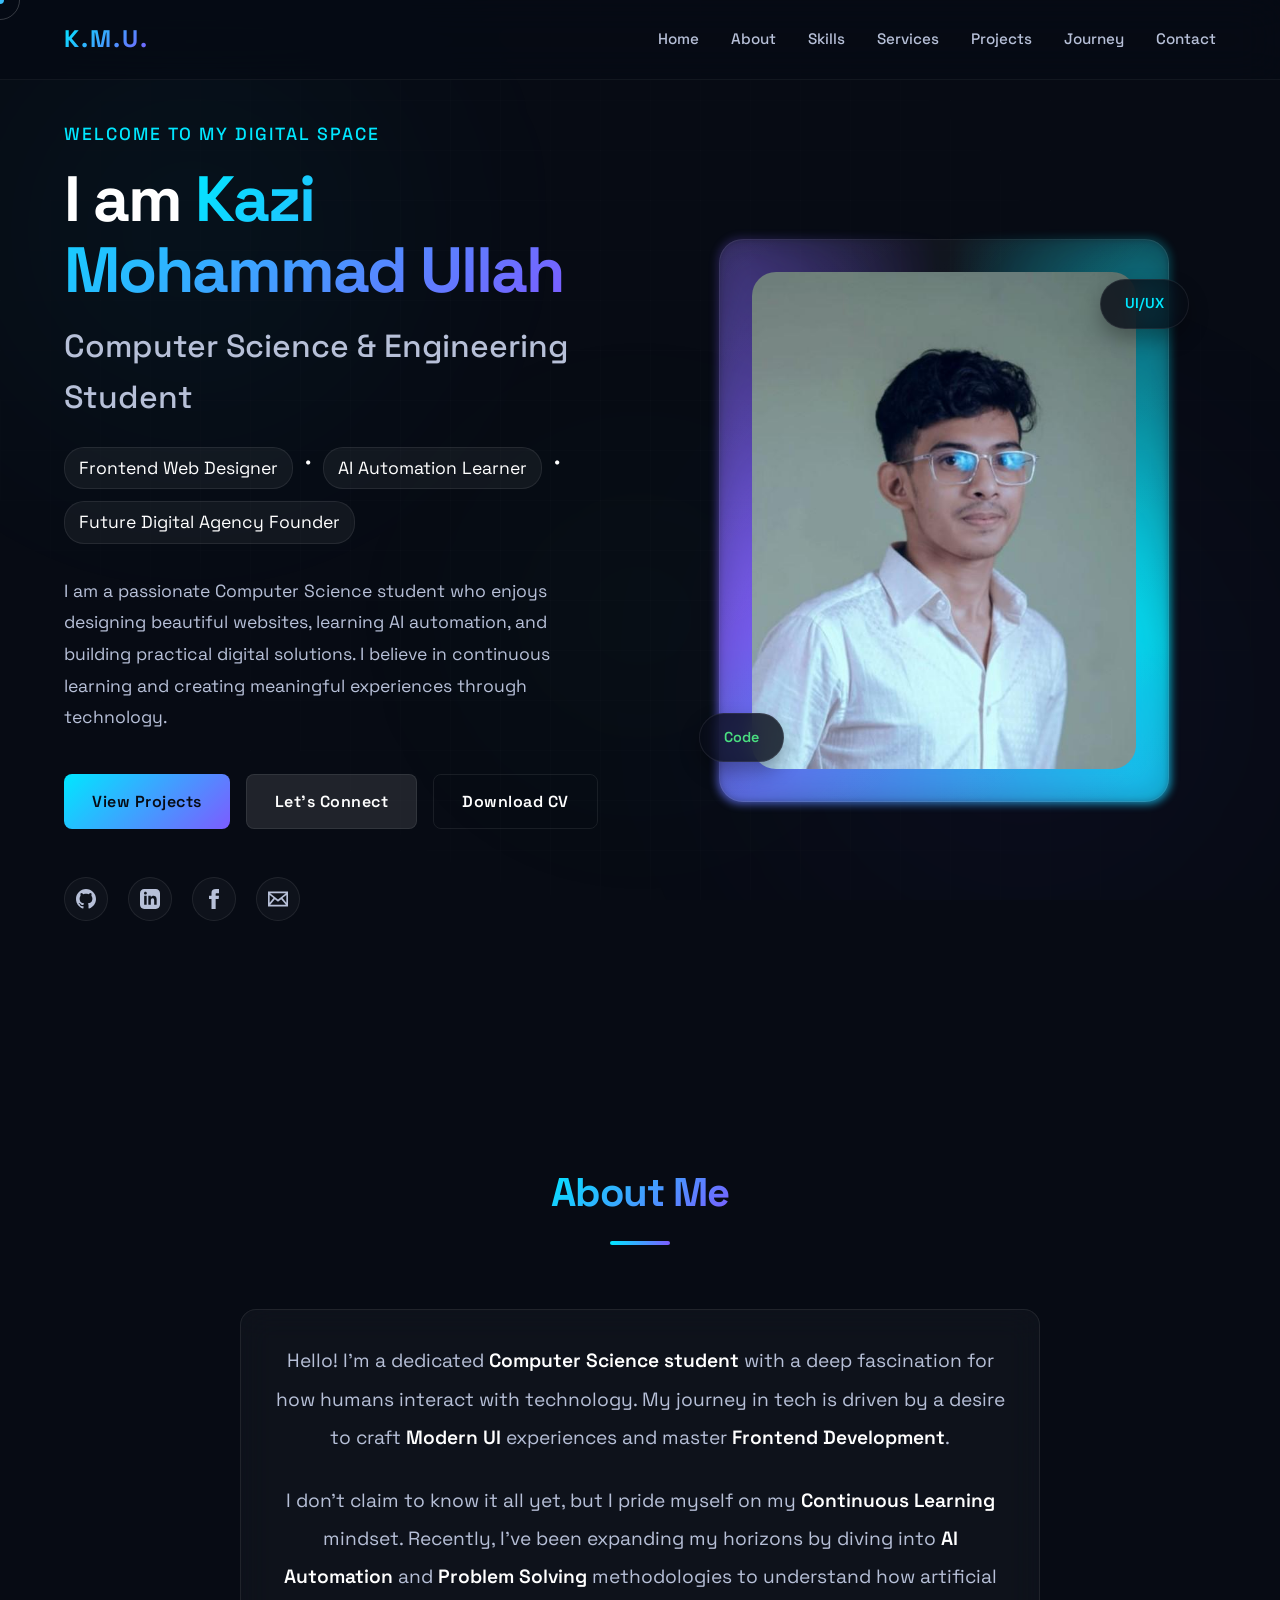
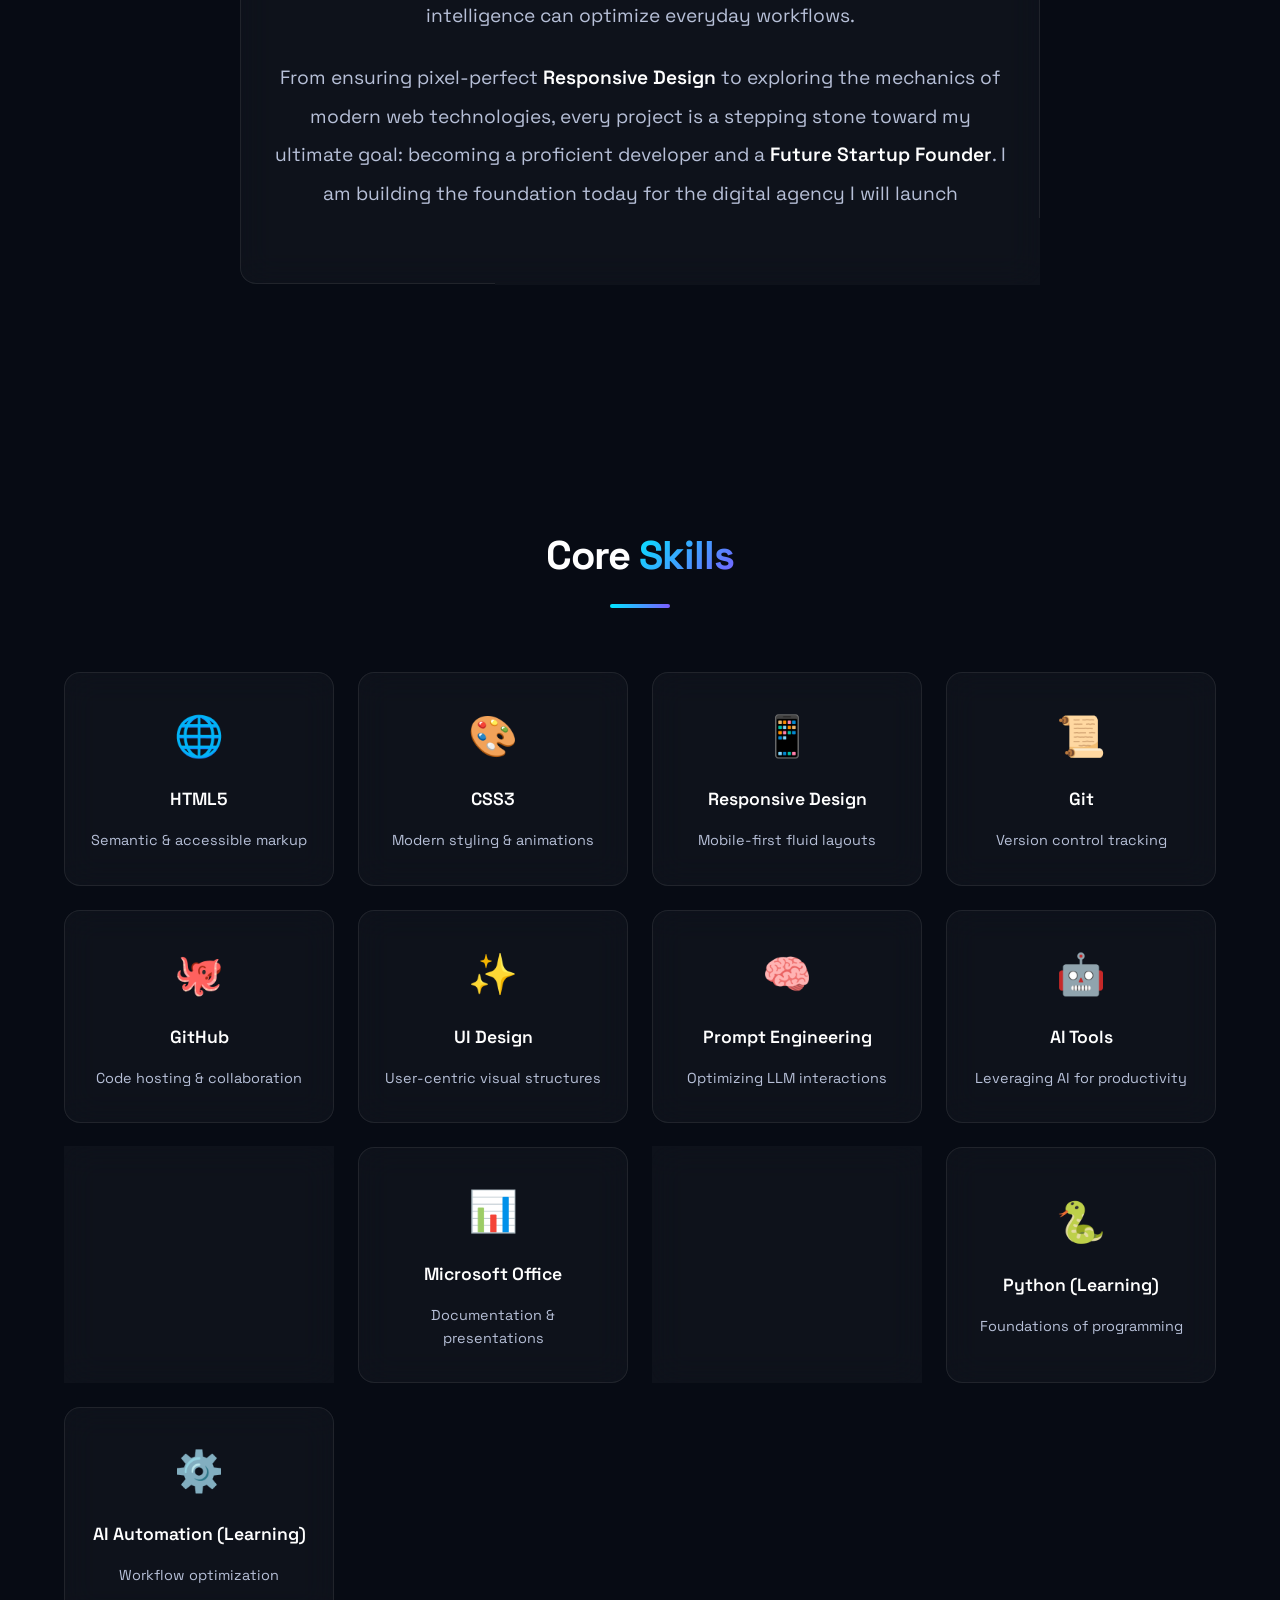
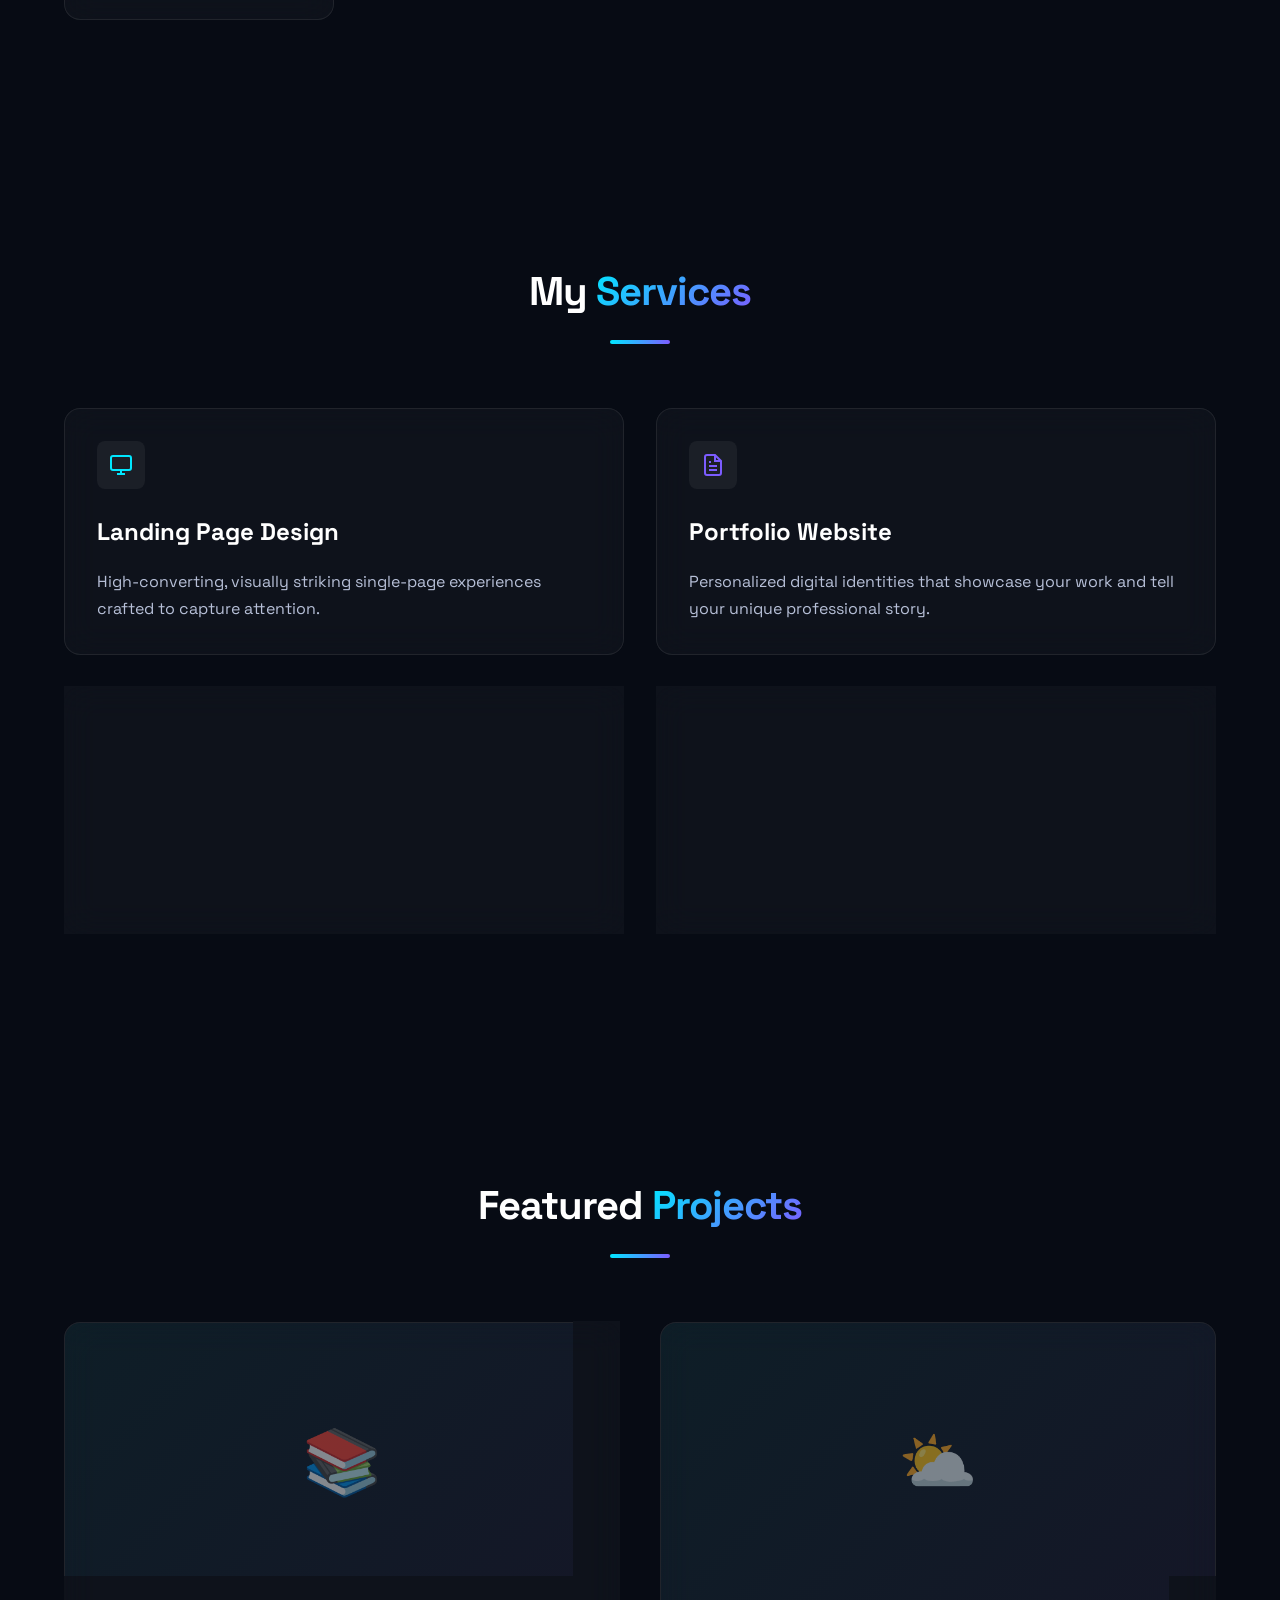
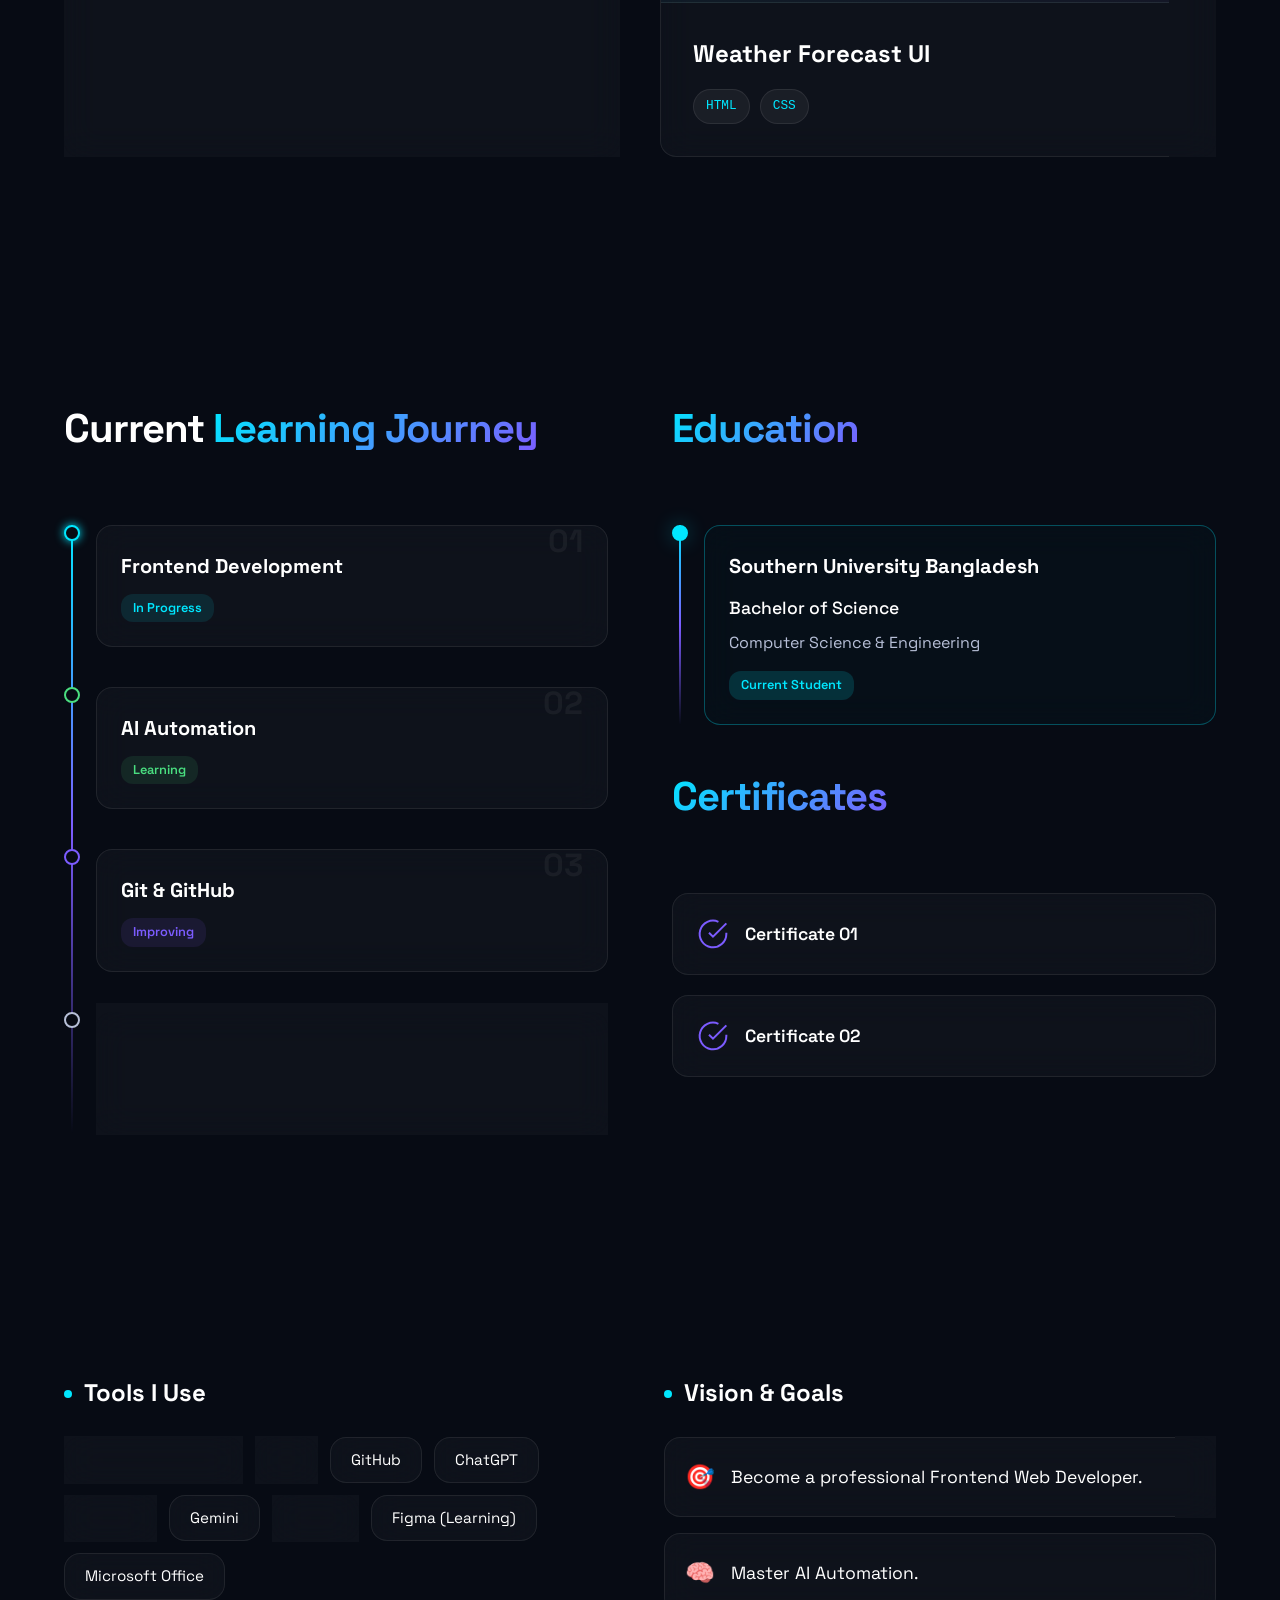
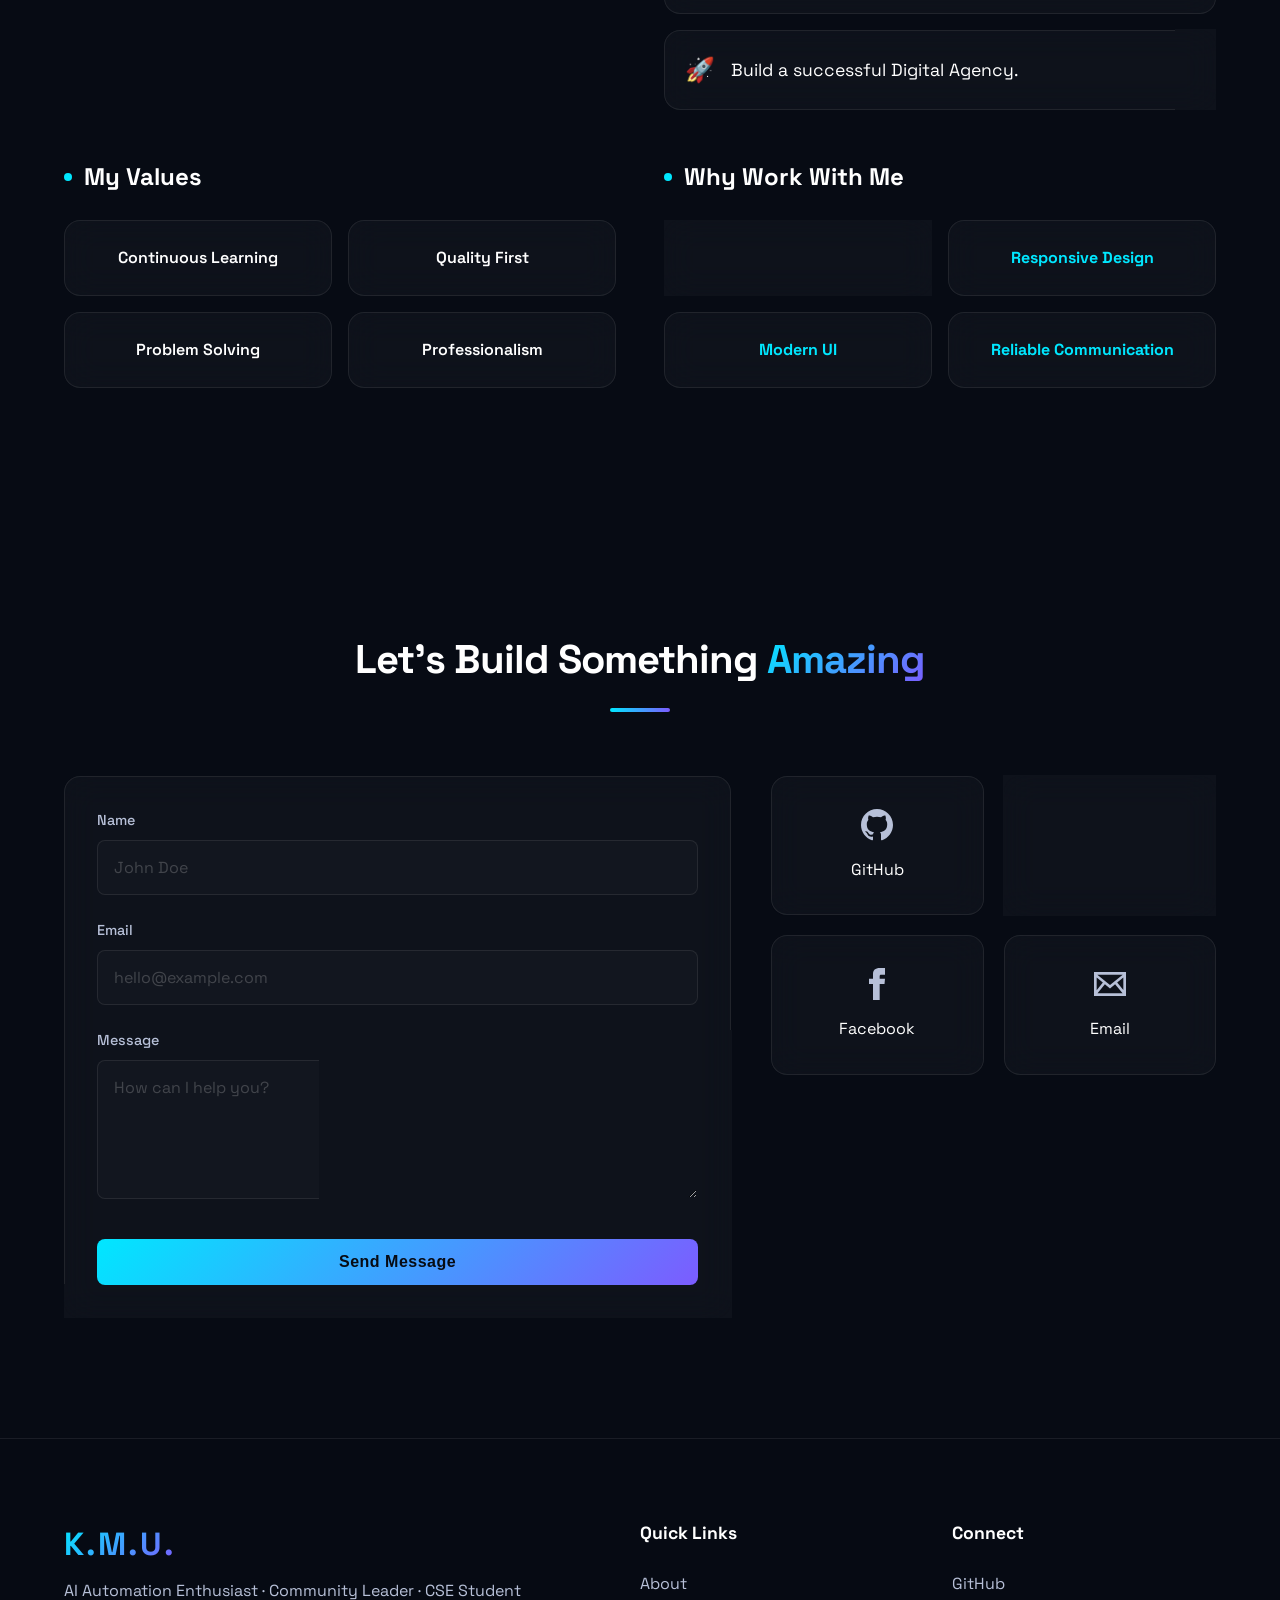
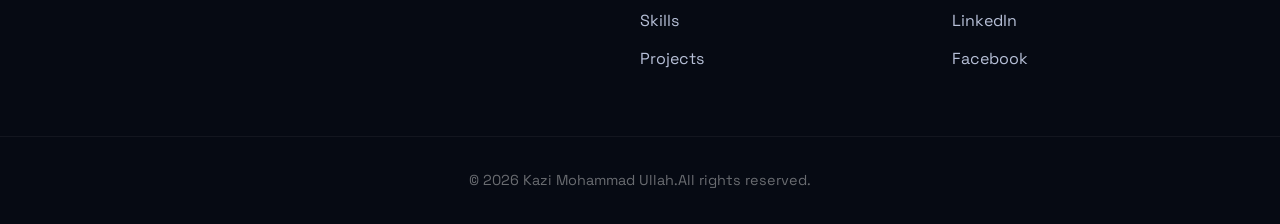
==== commit 8115040c: "google optimization" ====
--- a/index.html
+++ b/index.html
@@ -3,14 +3,24 @@
 <head>
     <meta charset="UTF-8">
     <meta name="viewport" content="width=device-width, initial-scale=1.0">
-    <meta name="description" content="Kazi Mohammad Ullah - Computer Science & Engineering Student, Frontend Web Designer, and AI Automation Learner.">
-    <meta name="keywords" content="Kazi Mohammad Ullah, KMU, Portfolio, Frontend Developer, AI Automation, Web Design, Computer Science">
+    <meta name="description" content="Official portfolio of Kazi Mohammad Ullah (muhammadullahkz) - Frontend Developer and AI Learner.">
+    <meta name="keywords" content="Kazi Mohammad Ullah, muhammadullahkz, Kazi Mohammad, Frontend Developer">
     <meta name="author" content="Kazi Mohammad Ullah">
     
     <!-- Open Graph Tags for Social Media & SEO -->
     <meta property="og:title" content="Kazi Mohammad Ullah | Premium Portfolio">
     <meta property="og:description" content="Frontend Web Designer & AI Automation Learner building meaningful digital experiences.">
     <meta property="og:type" content="website">
+    <meta property="og:image" content="https://kazi-mohammad-ullah.vercel.app/assets/kazi-mohammad-ullah-profile.jpg">
+    <meta property="og:image:alt" content="Kazi Mohammad Ullah Profile Photo">
+    <meta property="og:url" content="https://kazi-mohammad-ullah.vercel.app/">
+    <meta property="og:site_name" content="Kazi Mohammad Ullah Portfolio">
+    
+    <!-- Twitter Card Tags -->
+    <meta name="twitter:card" content="summary_large_image">
+    <meta name="twitter:title" content="Kazi Mohammad Ullah | Frontend Developer & AI Learner">
+    <meta name="twitter:description" content="Frontend Web Designer & AI Automation Learner building meaningful digital experiences.">
+    <meta name="twitter:image" content="https://kazi-mohammad-ullah.vercel.app/assets/kazi-mohammad-ullah-profile.jpg">
     
     <title>Kazi Mohammad Ullah | Frontend Developer & AI Learner</title>
     
@@ -24,6 +34,20 @@
     
     <!-- Stylesheet -->
     <link rel="stylesheet" href="style.css">
+    
+    <!-- Structured Data for SEO -->
+    <script type="application/ld+json">
+    {
+        "@context": "https://schema.org",
+        "@type": "Person",
+        "name": "Kazi Mohammad Ullah",
+        "additionalName": "Kazi Mohammad",
+        "alternateName": "muhammadullahkz",
+        "url": "https://kazi-mohammad-ullah.vercel.app/",
+        "image": "https://kazi-mohammad-ullah.vercel.app/assets/kazi-mohammad-ullah-profile.jpg",
+        "jobTitle": "Frontend Developer"
+    }
+    </script>
 </head>
 <body>
 
@@ -116,7 +140,7 @@
                     <div class="visual-wrapper">
                         <div class="glowing-border"></div>
                         <div class="glass-card profile-placeholder">
-                            <img src="assets/WhatsApp Image 2024-08-21 at 22.09.14_6dc37b1b.jpg" alt="Kazi Mohammad Ullah" class="profile-image">
+                            <img src="assets/kazi-mohammad-ullah-profile.jpg" alt="Kazi Mohammad Ullah - Frontend Developer and AI Automation Learner" class="profile-image">
                         </div>
                         <div class="floating-badge badge-top-right">UI/UX</div>
                         <div class="floating-badge badge-bottom-left">Code</div>
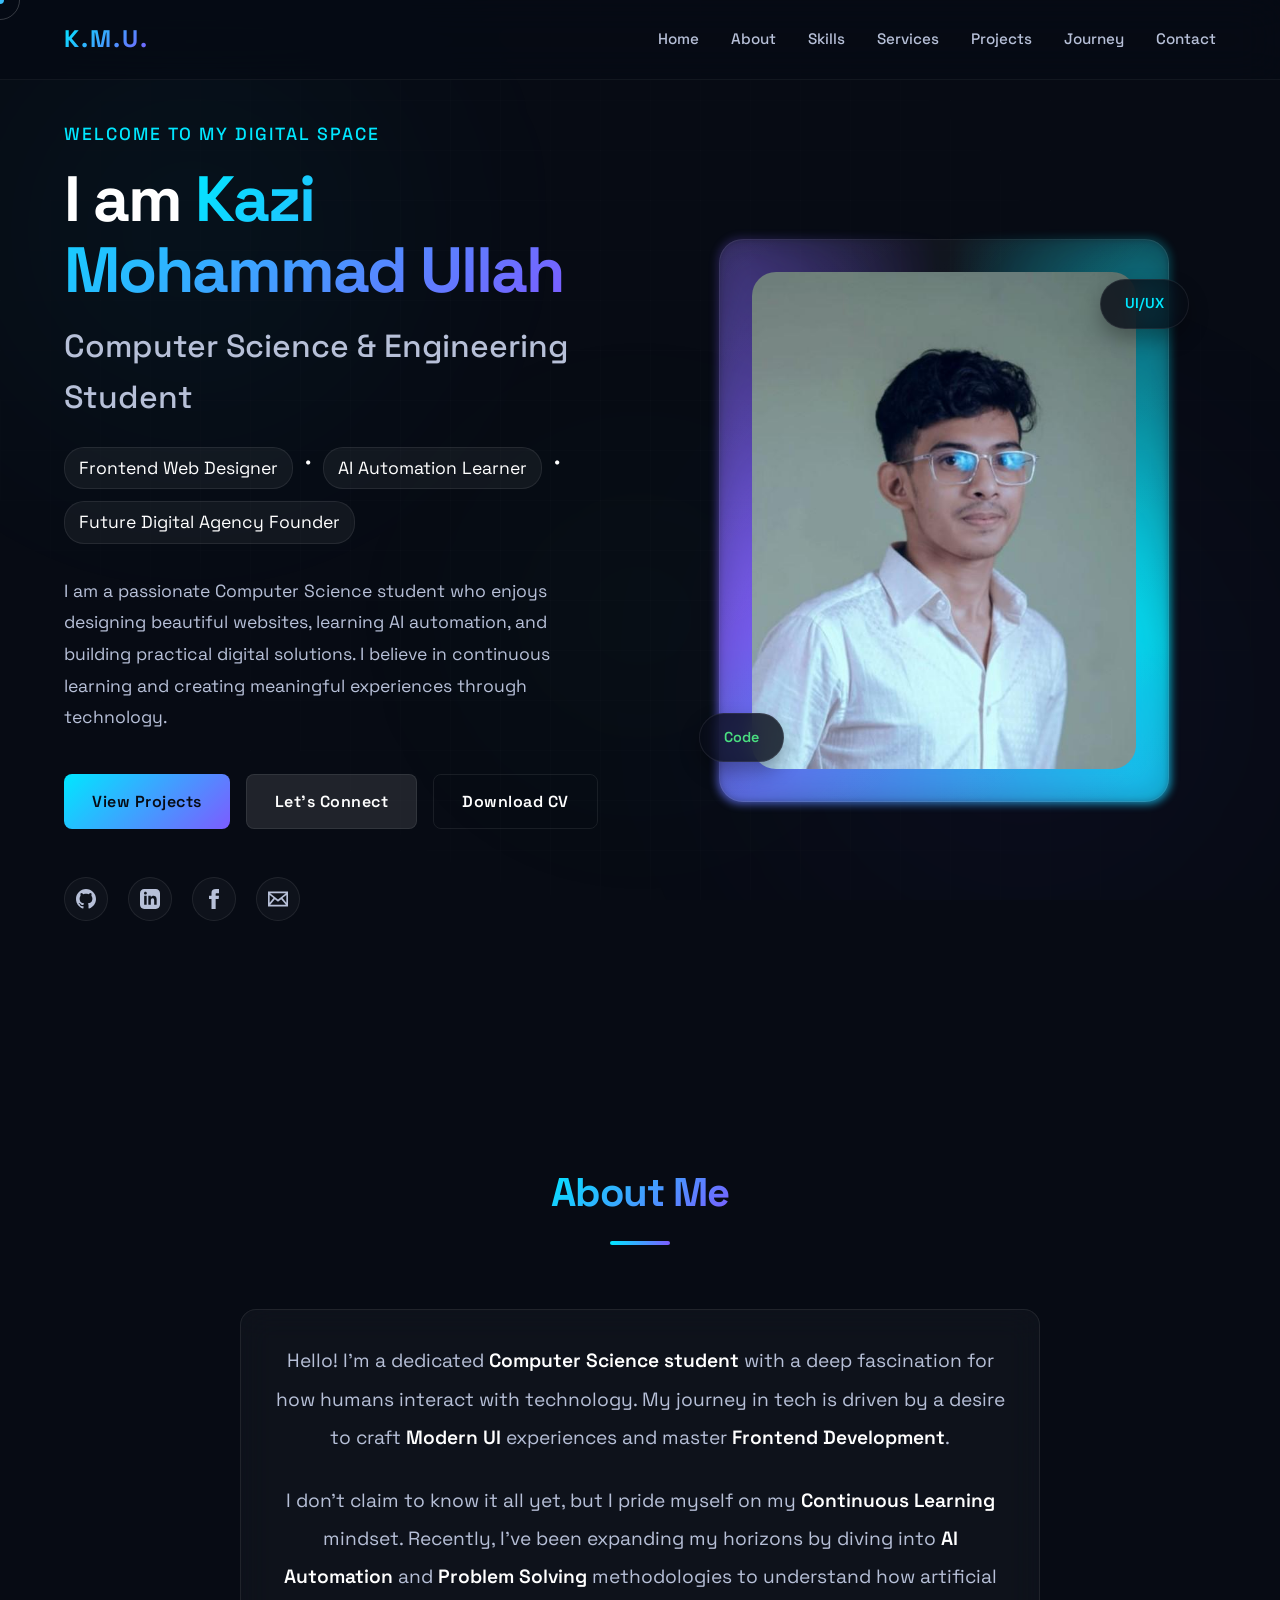
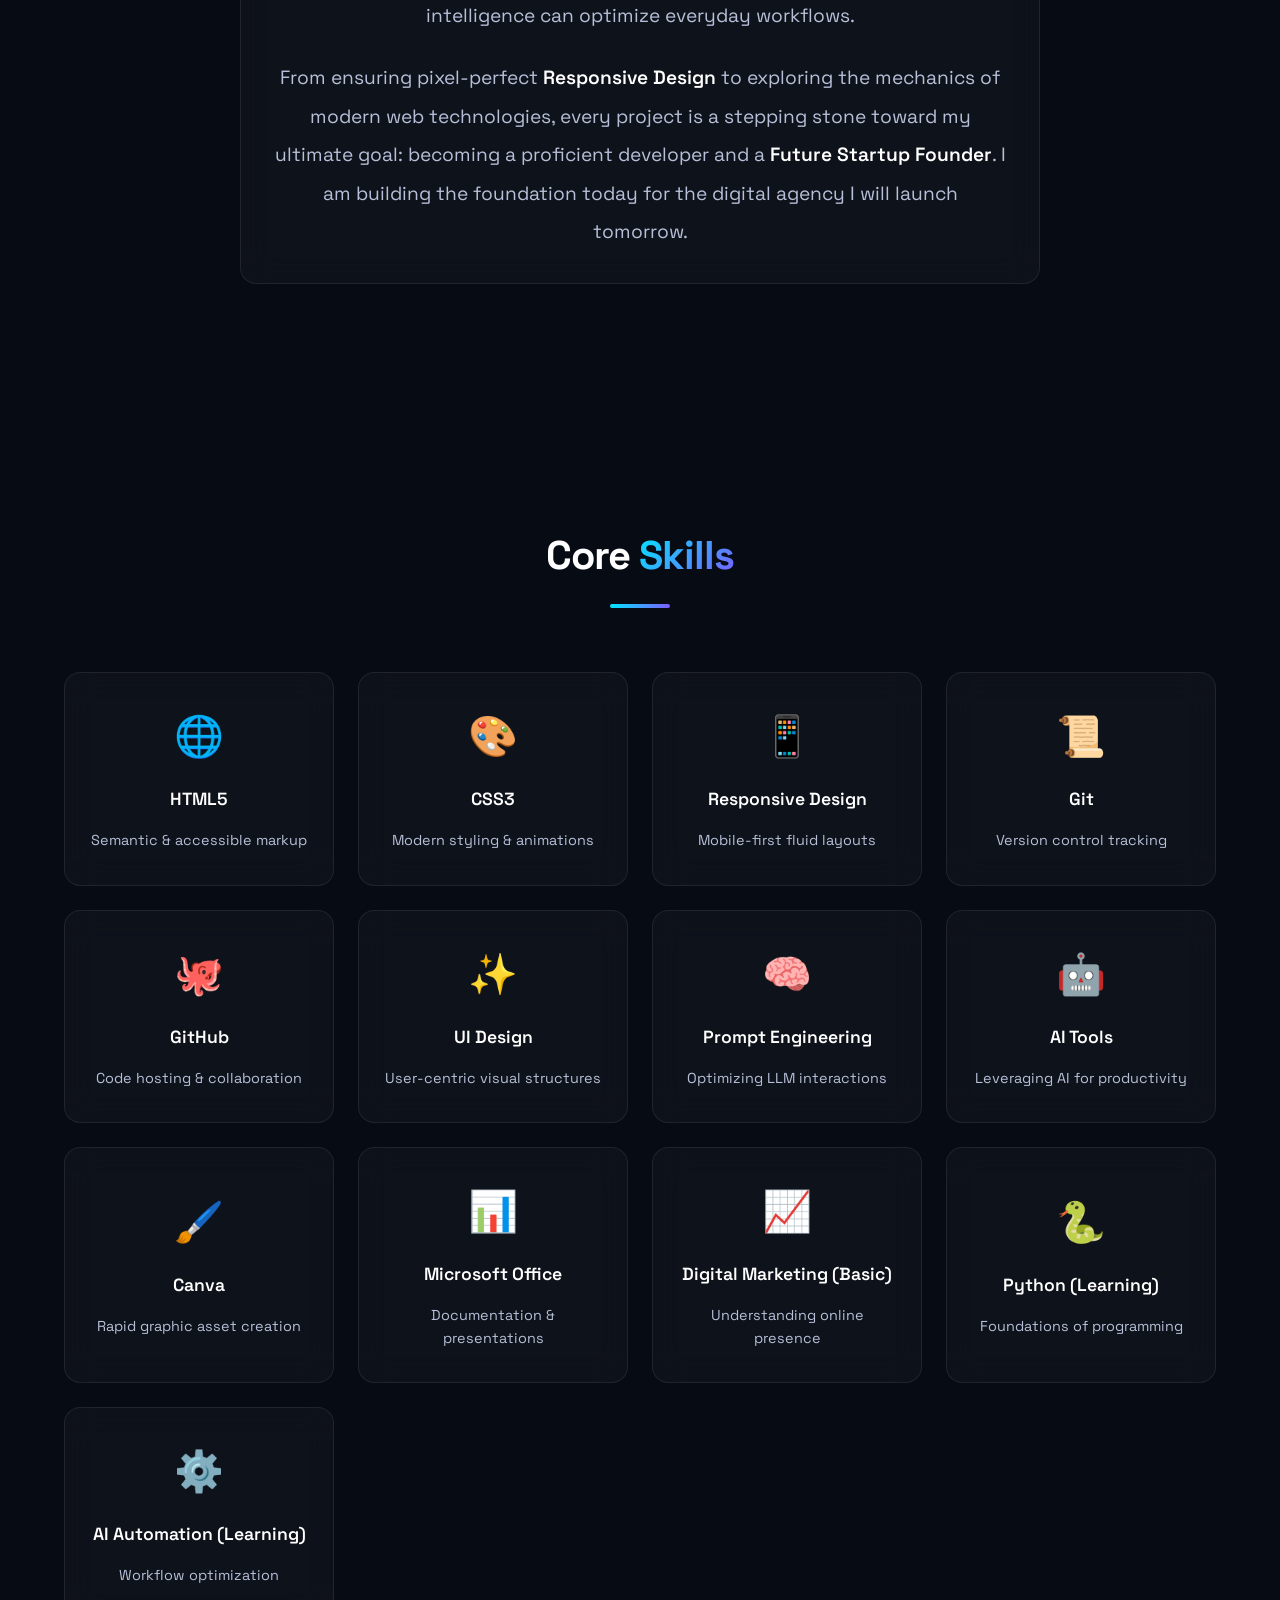
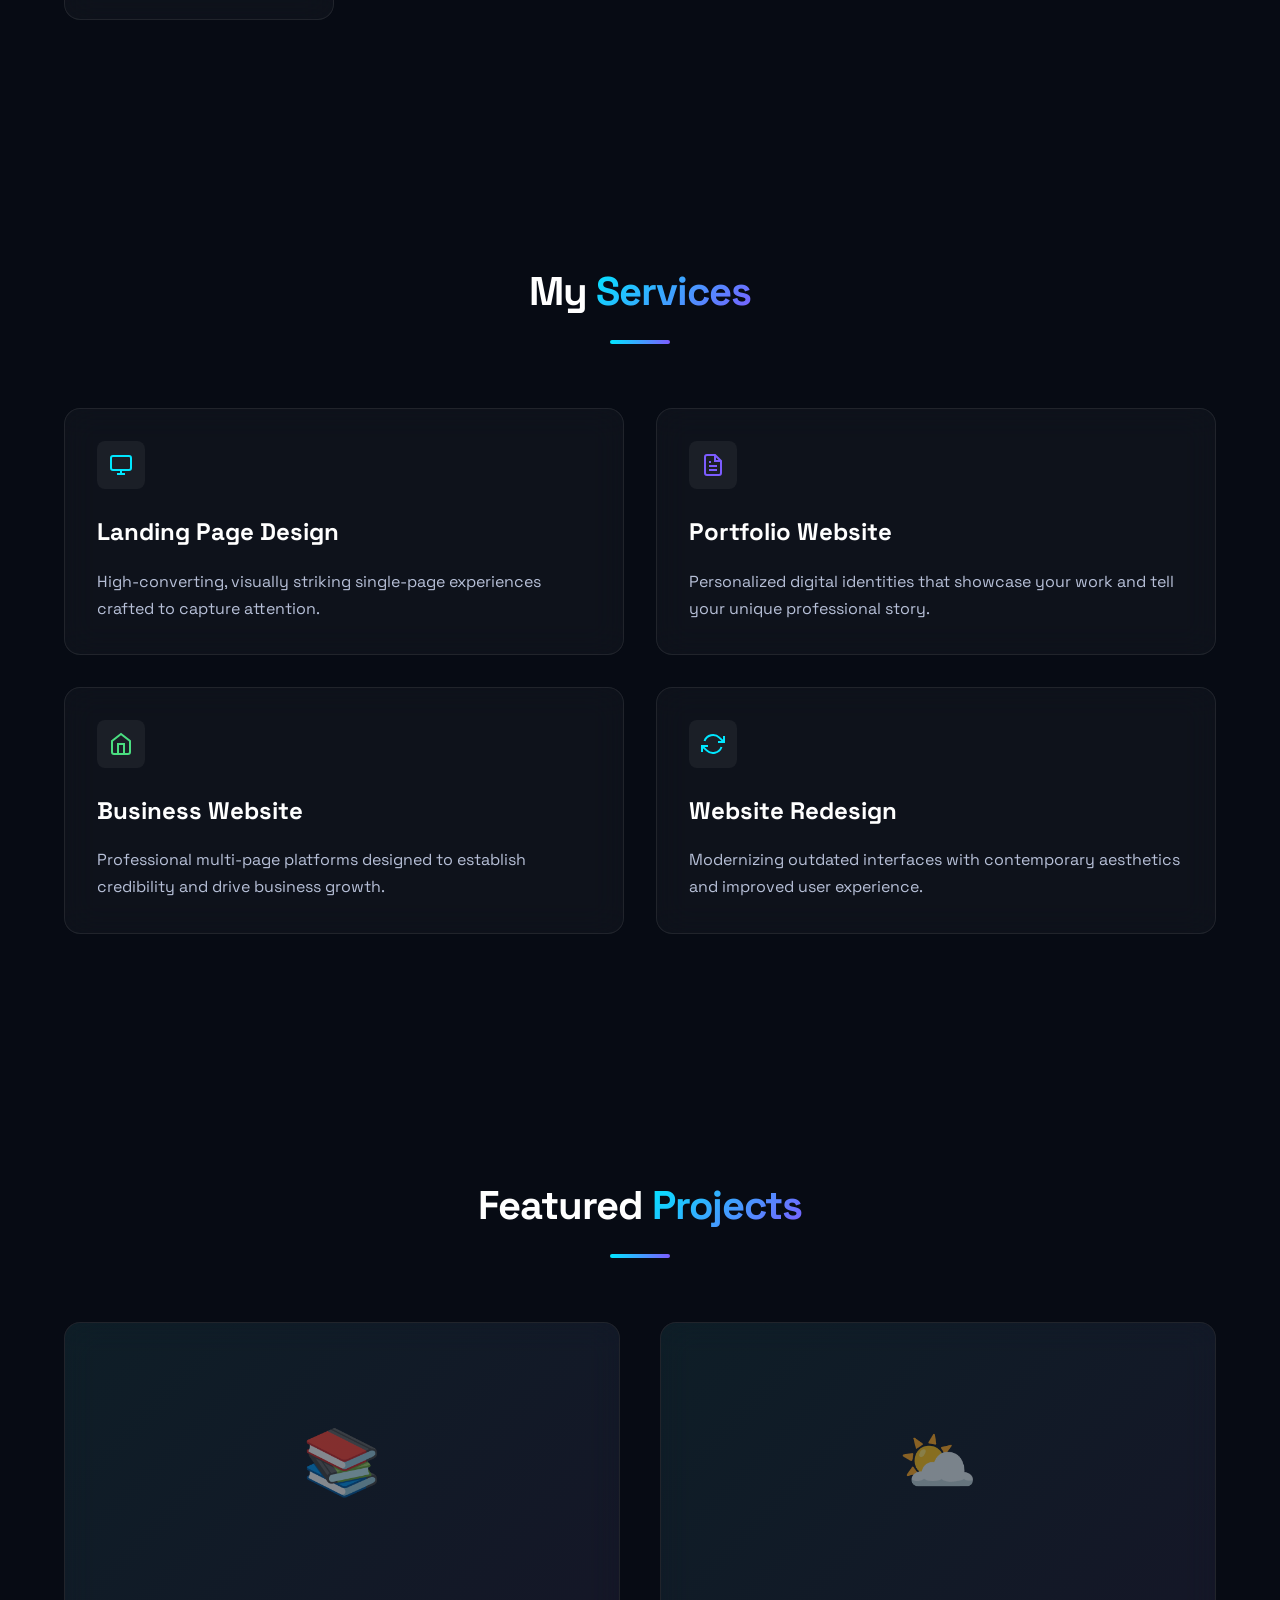
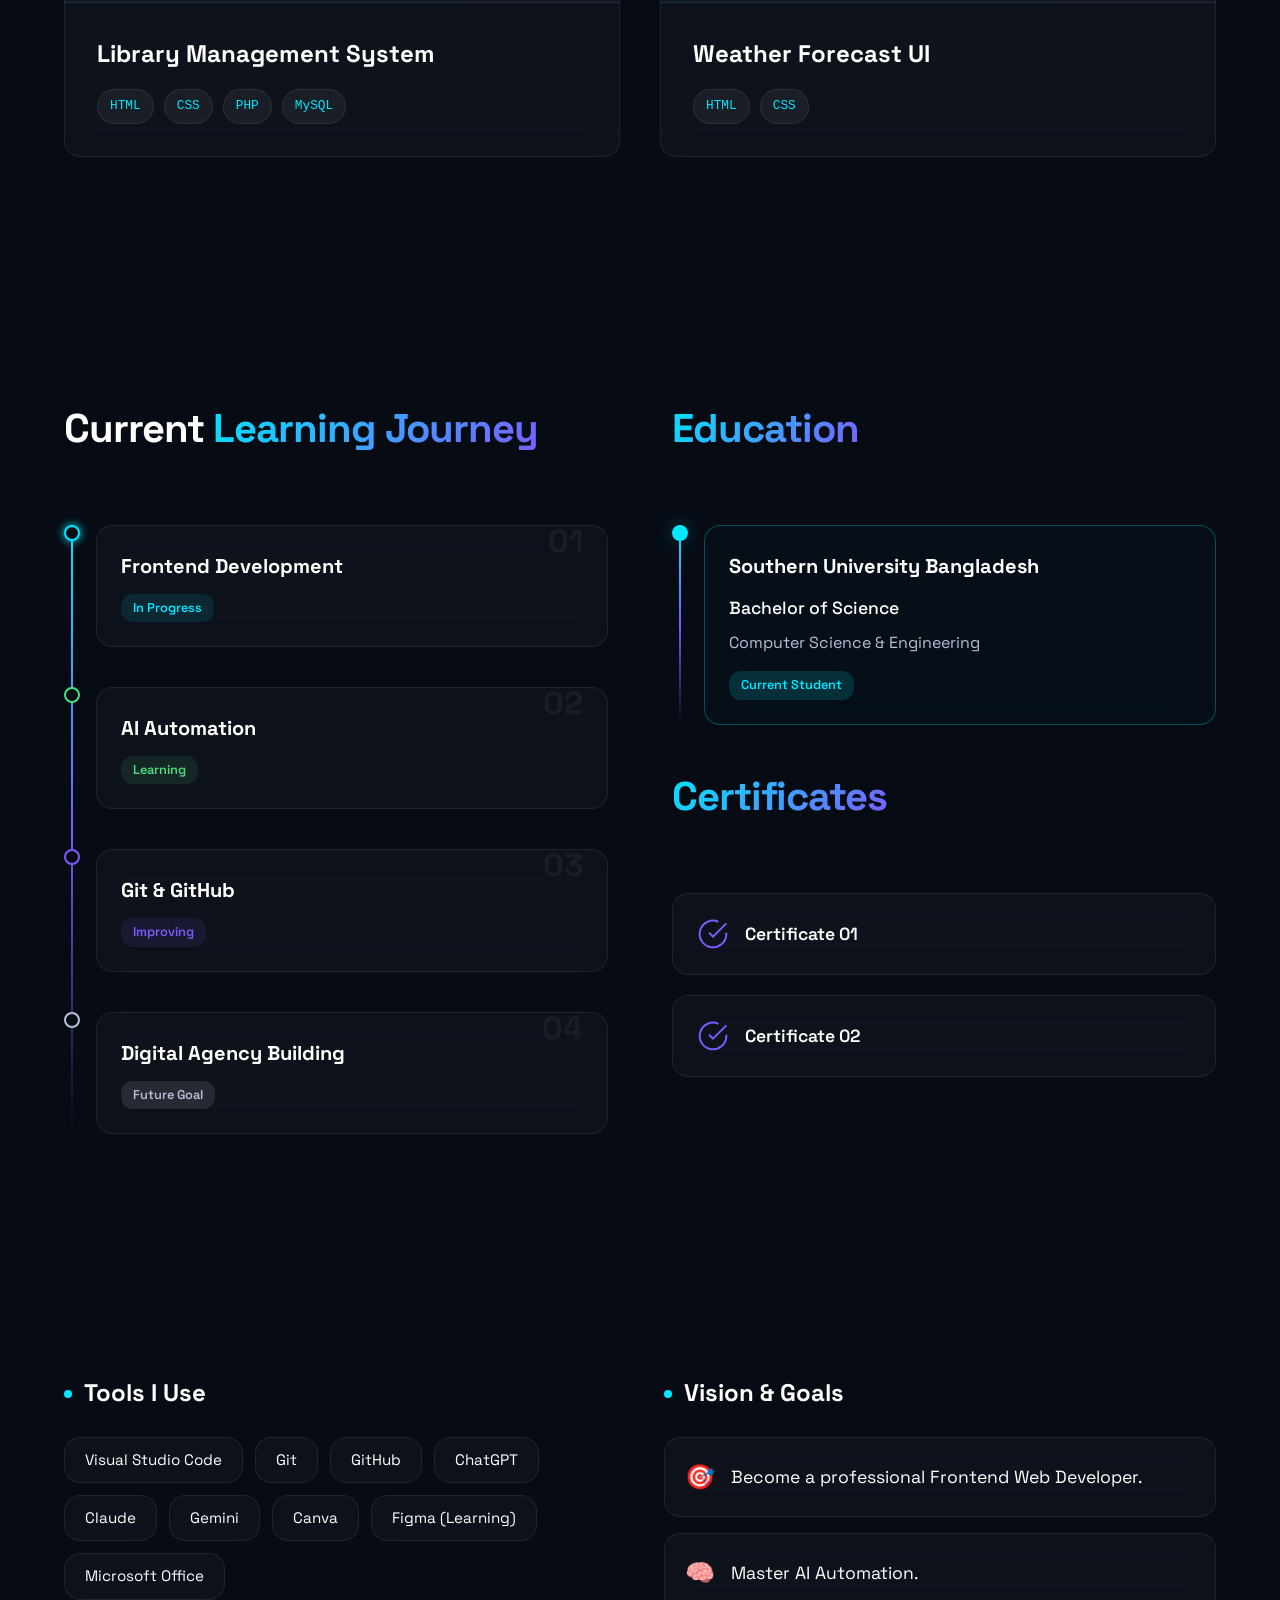
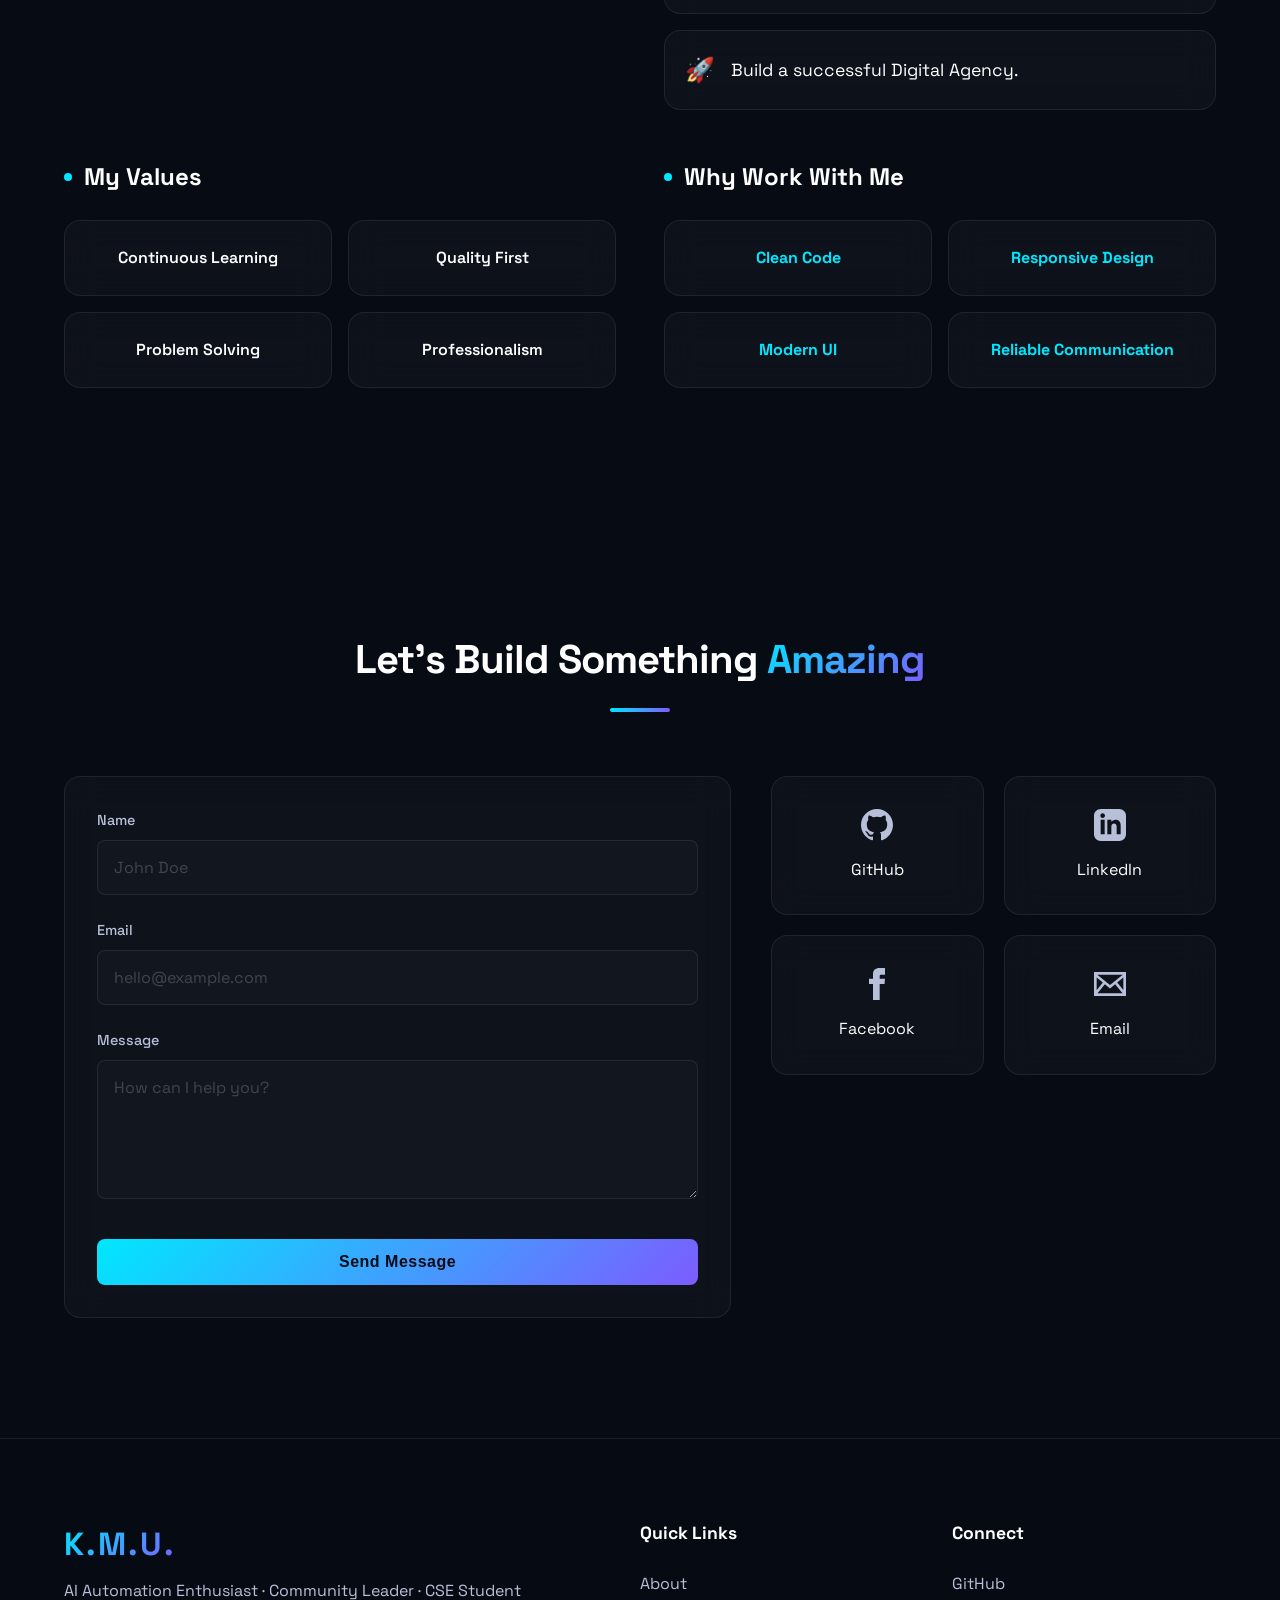
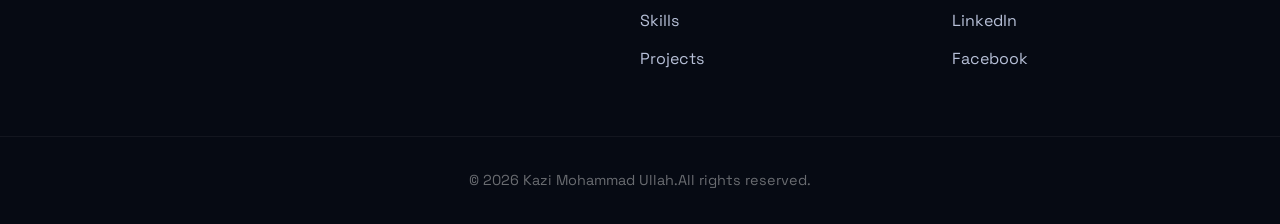
==== commit 4ad24146: "update" ====
--- a/index.html
+++ b/index.html
@@ -41,11 +41,18 @@
         "@context": "https://schema.org",
         "@type": "Person",
         "name": "Kazi Mohammad Ullah",
-        "additionalName": "Kazi Mohammad",
-        "alternateName": "muhammadullahkz",
-        "url": "https://kazi-mohammad-ullah.vercel.app/",
-        "image": "https://kazi-mohammad-ullah.vercel.app/assets/kazi-mohammad-ullah-profile.jpg",
-        "jobTitle": "Frontend Developer"
+        "additionalName": "Muhammad UllahKz",
+        "url": "https://vercel.app",
+        "jobTitle": "Frontend Developer & Musical Artist",
+        "alumniOf": {
+            "@type": "EducationalOrganization",
+            "name": "Southern University Bangladesh"
+        },
+        "sameAs": [
+            "https://wikidata.org",
+            "https://youtube.com",
+            "https://facebook.com"
+        ]
     }
     </script>
 </head>
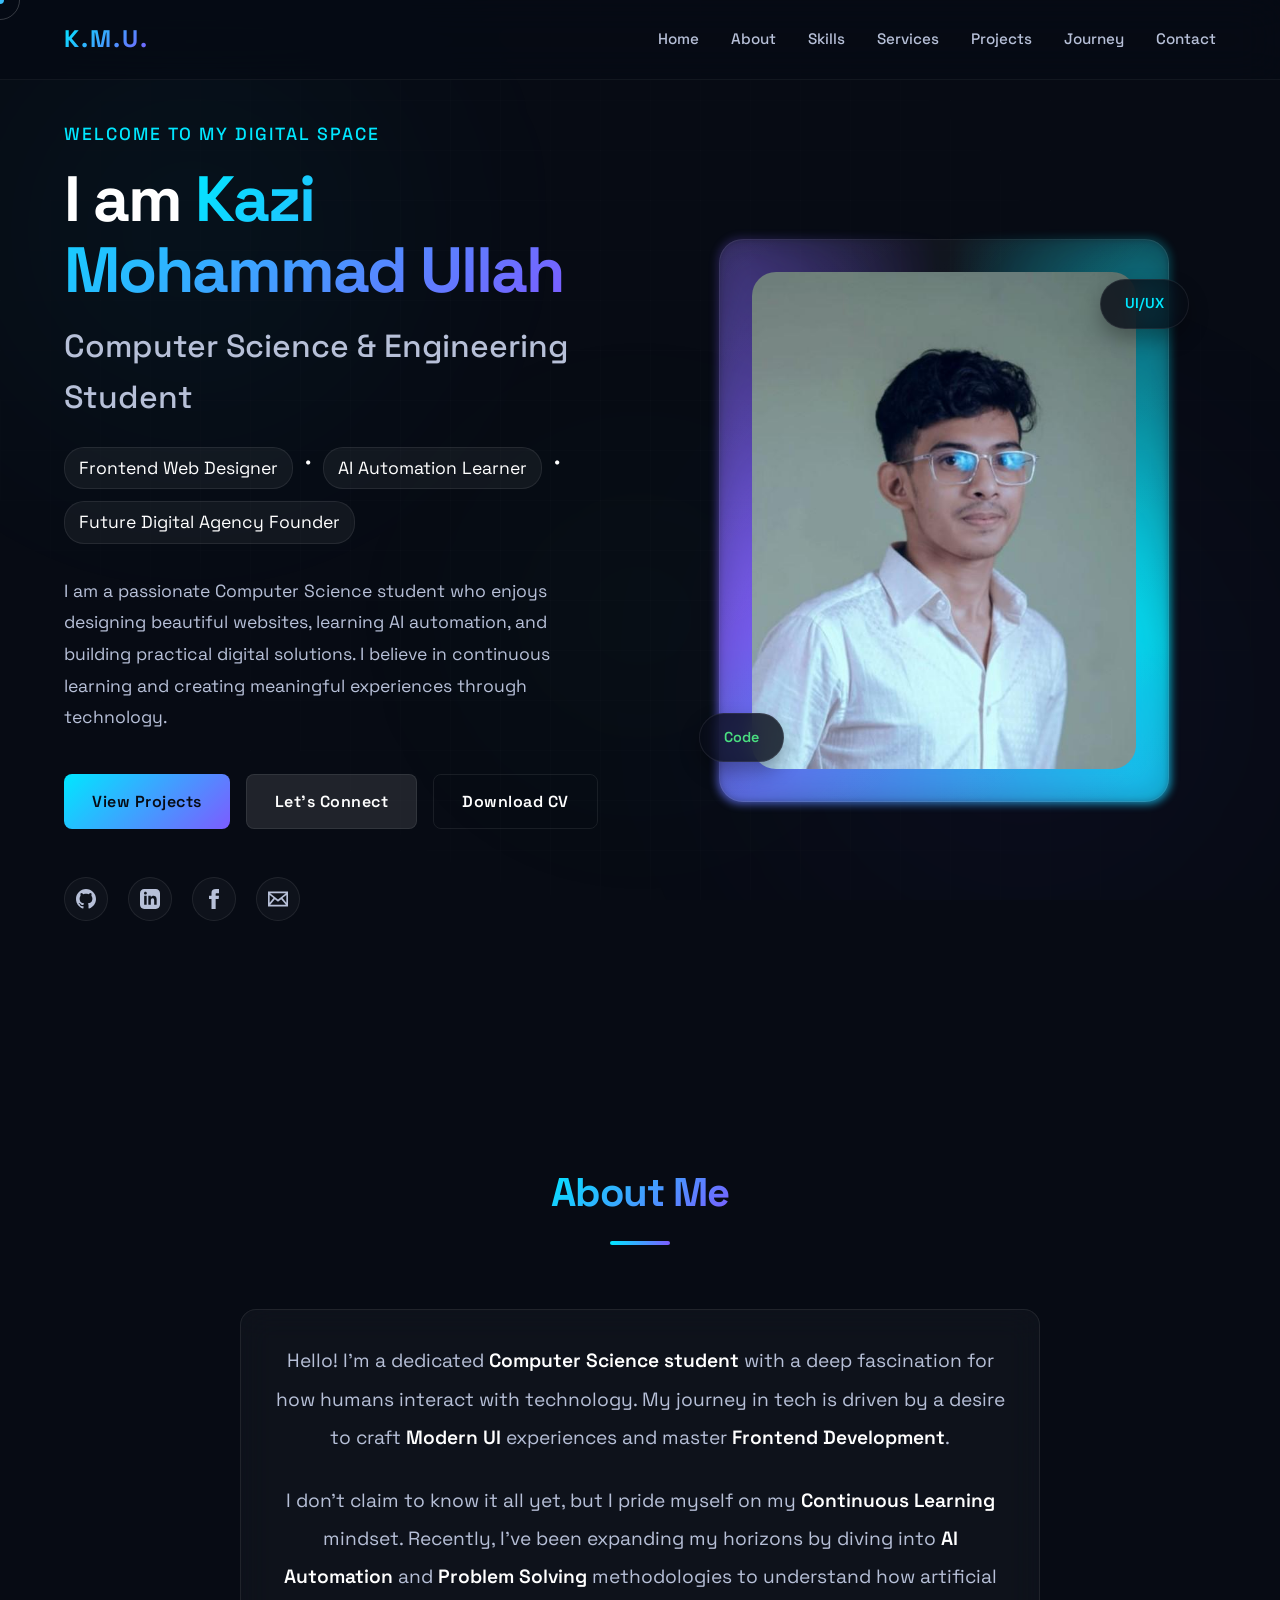
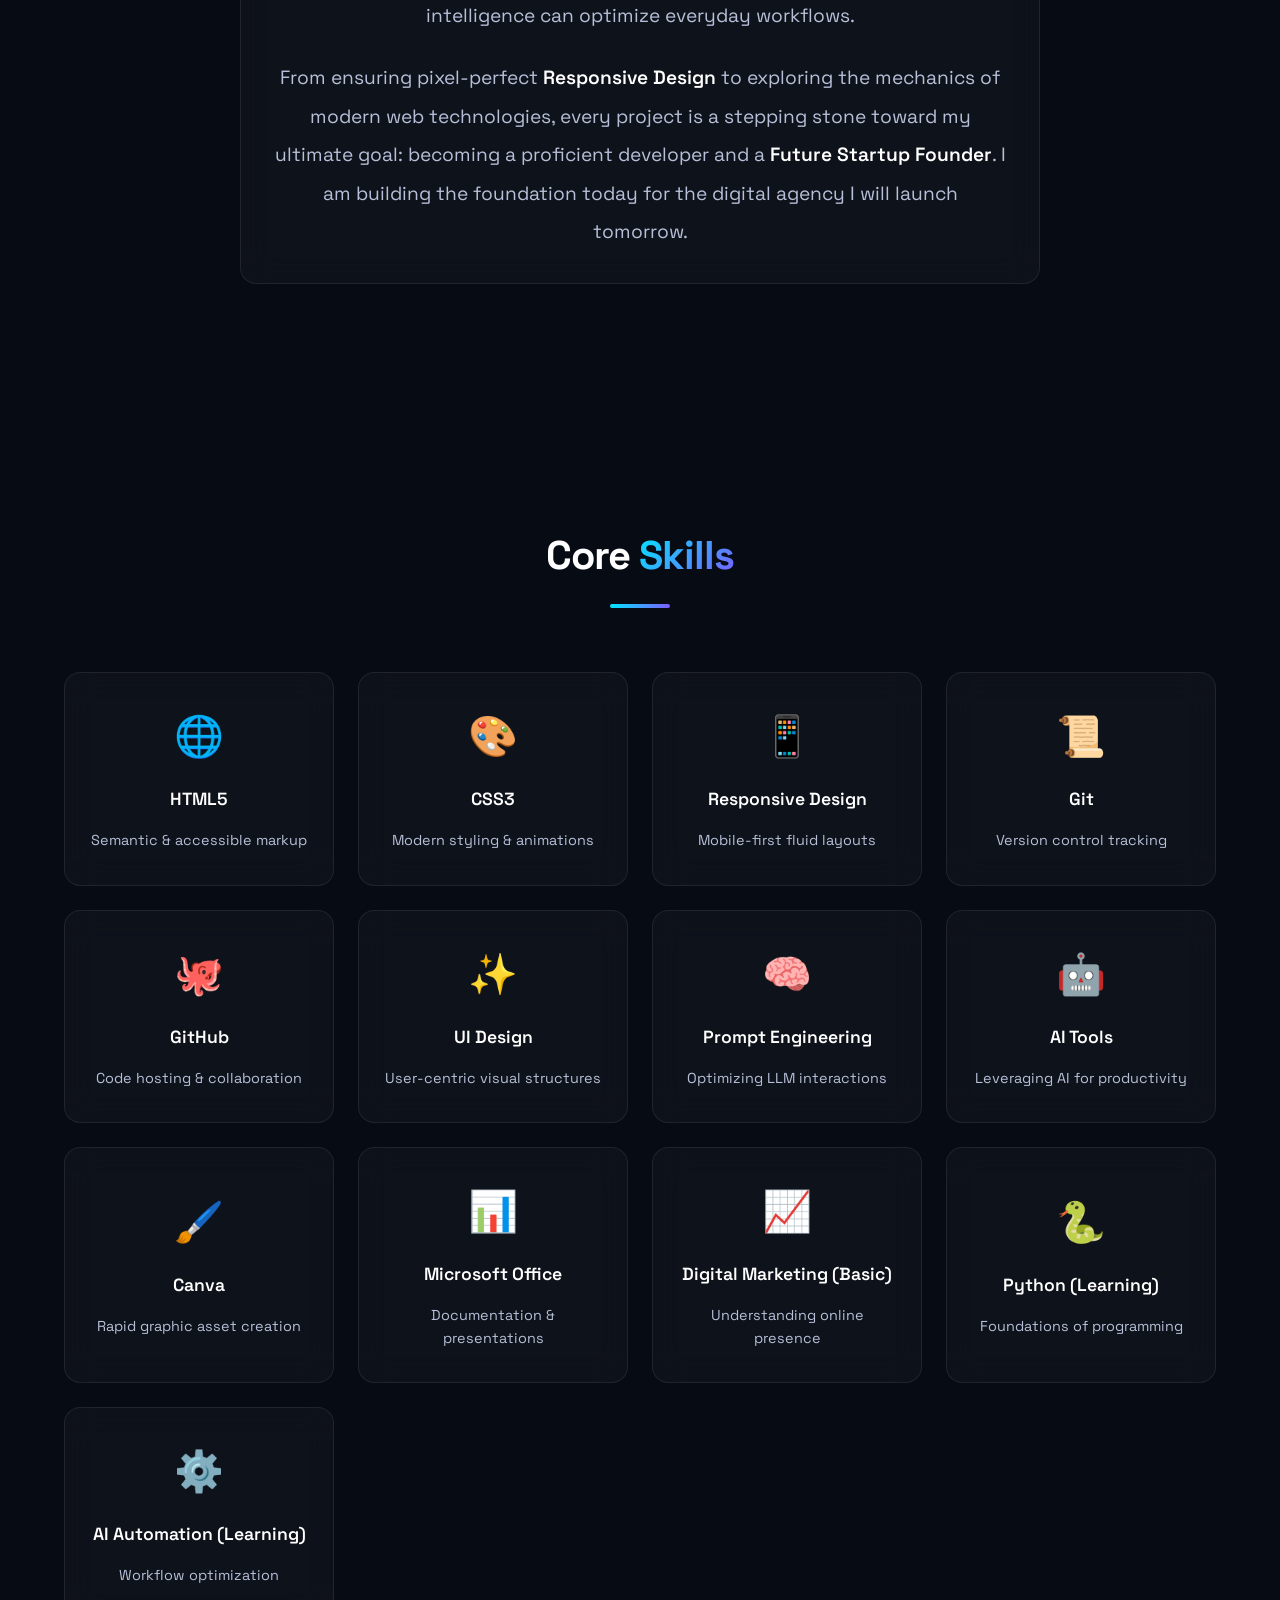
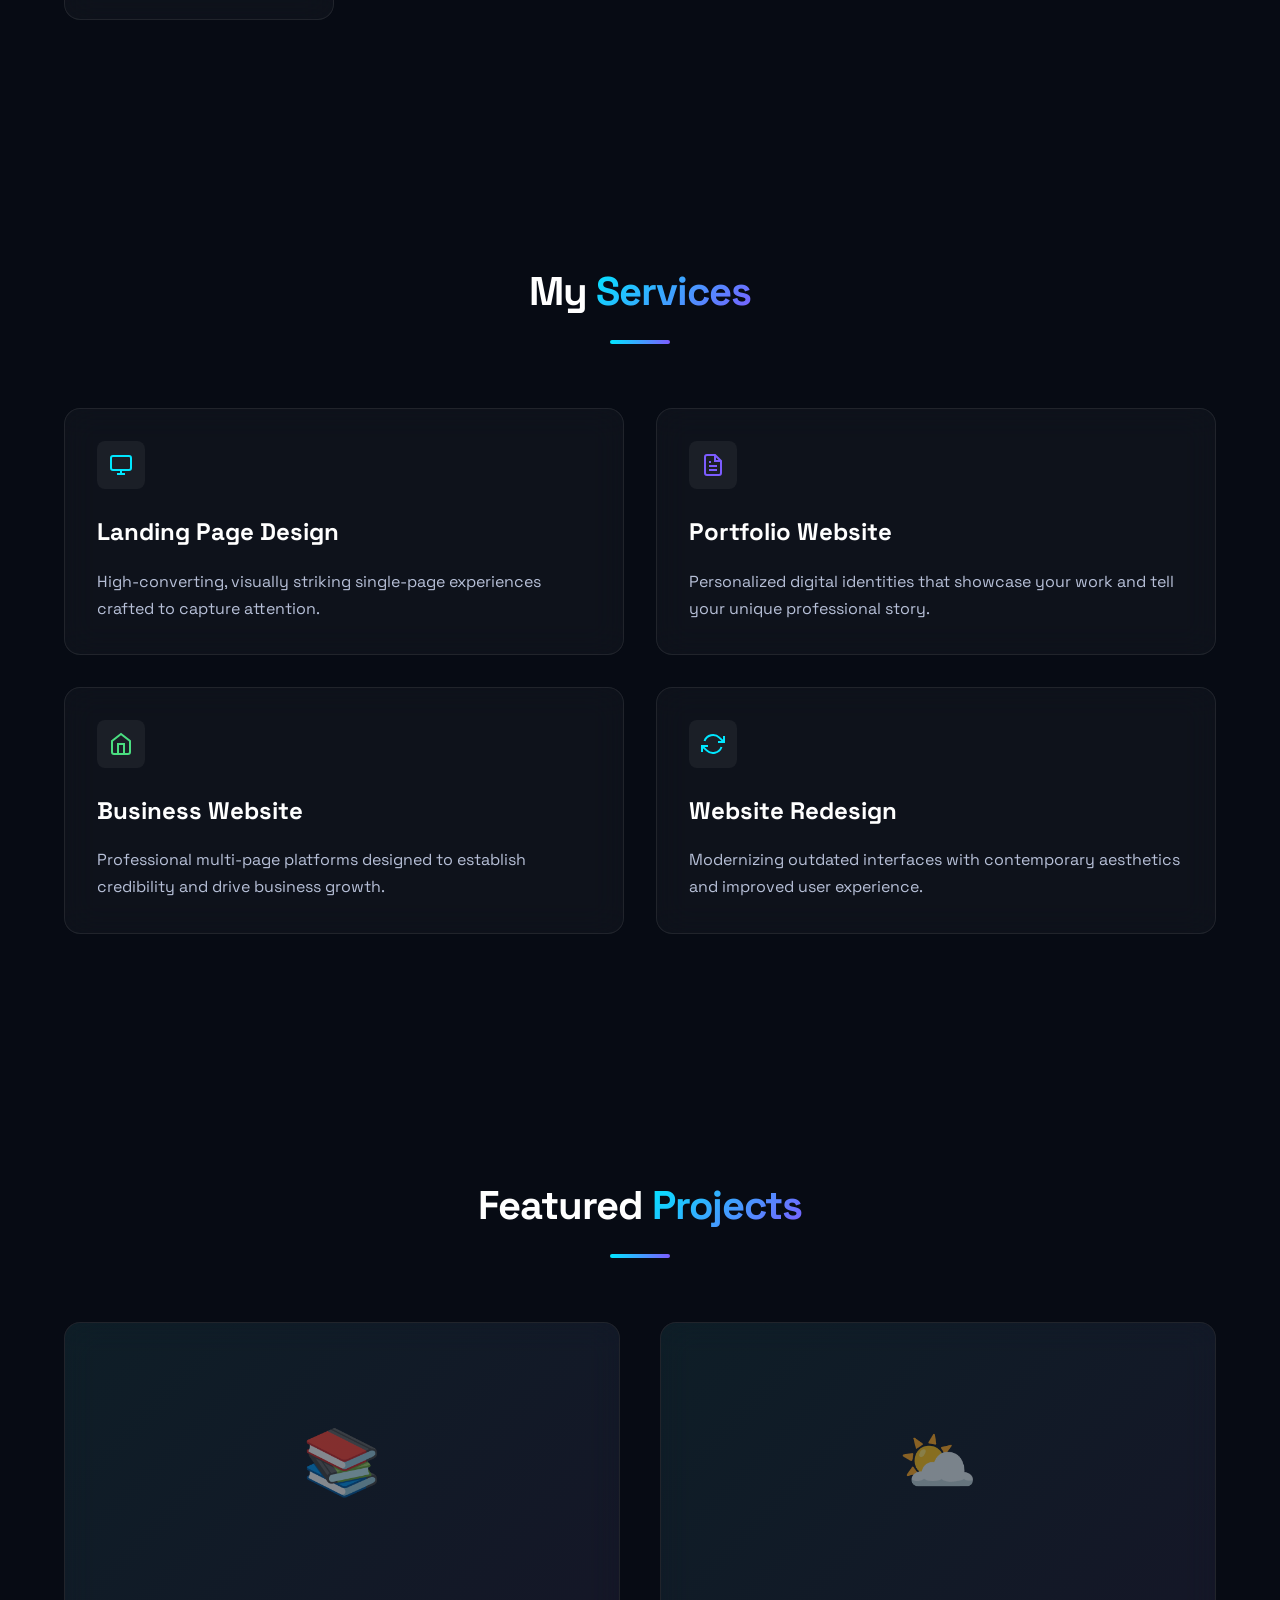
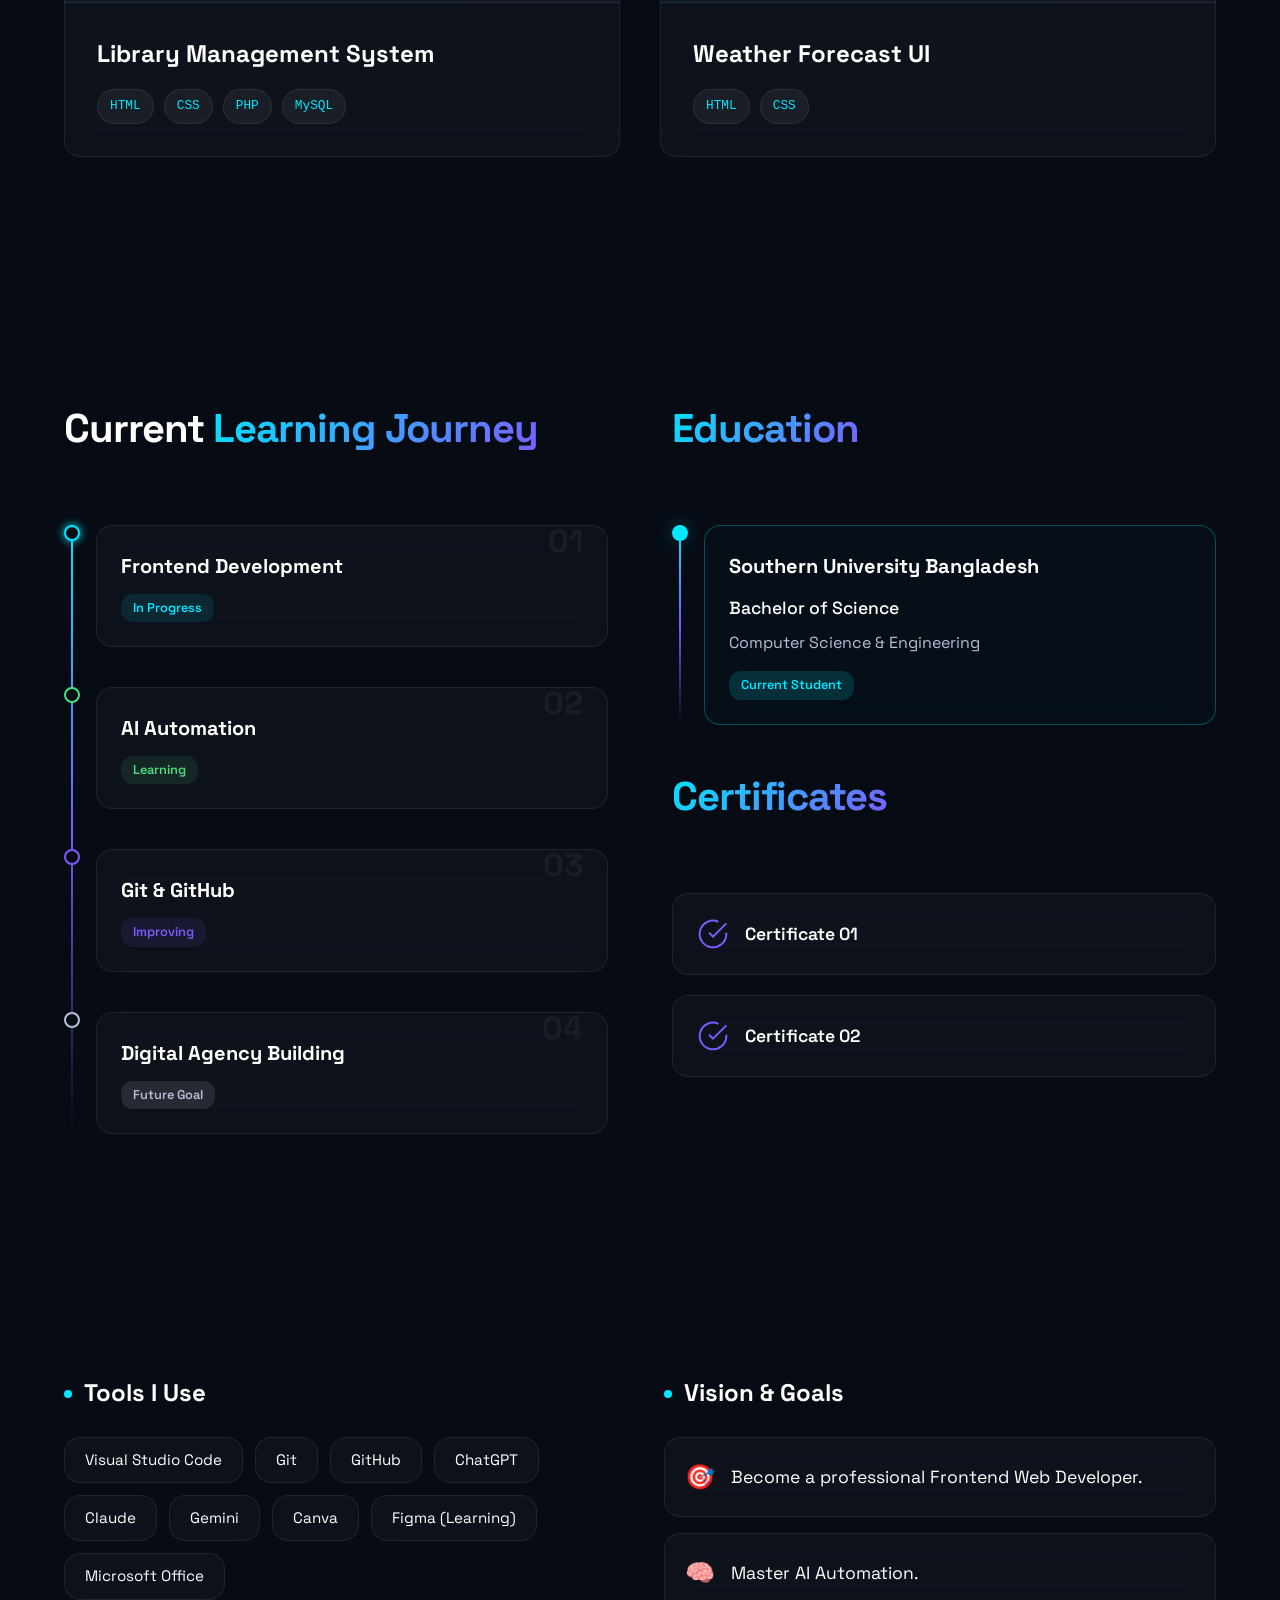
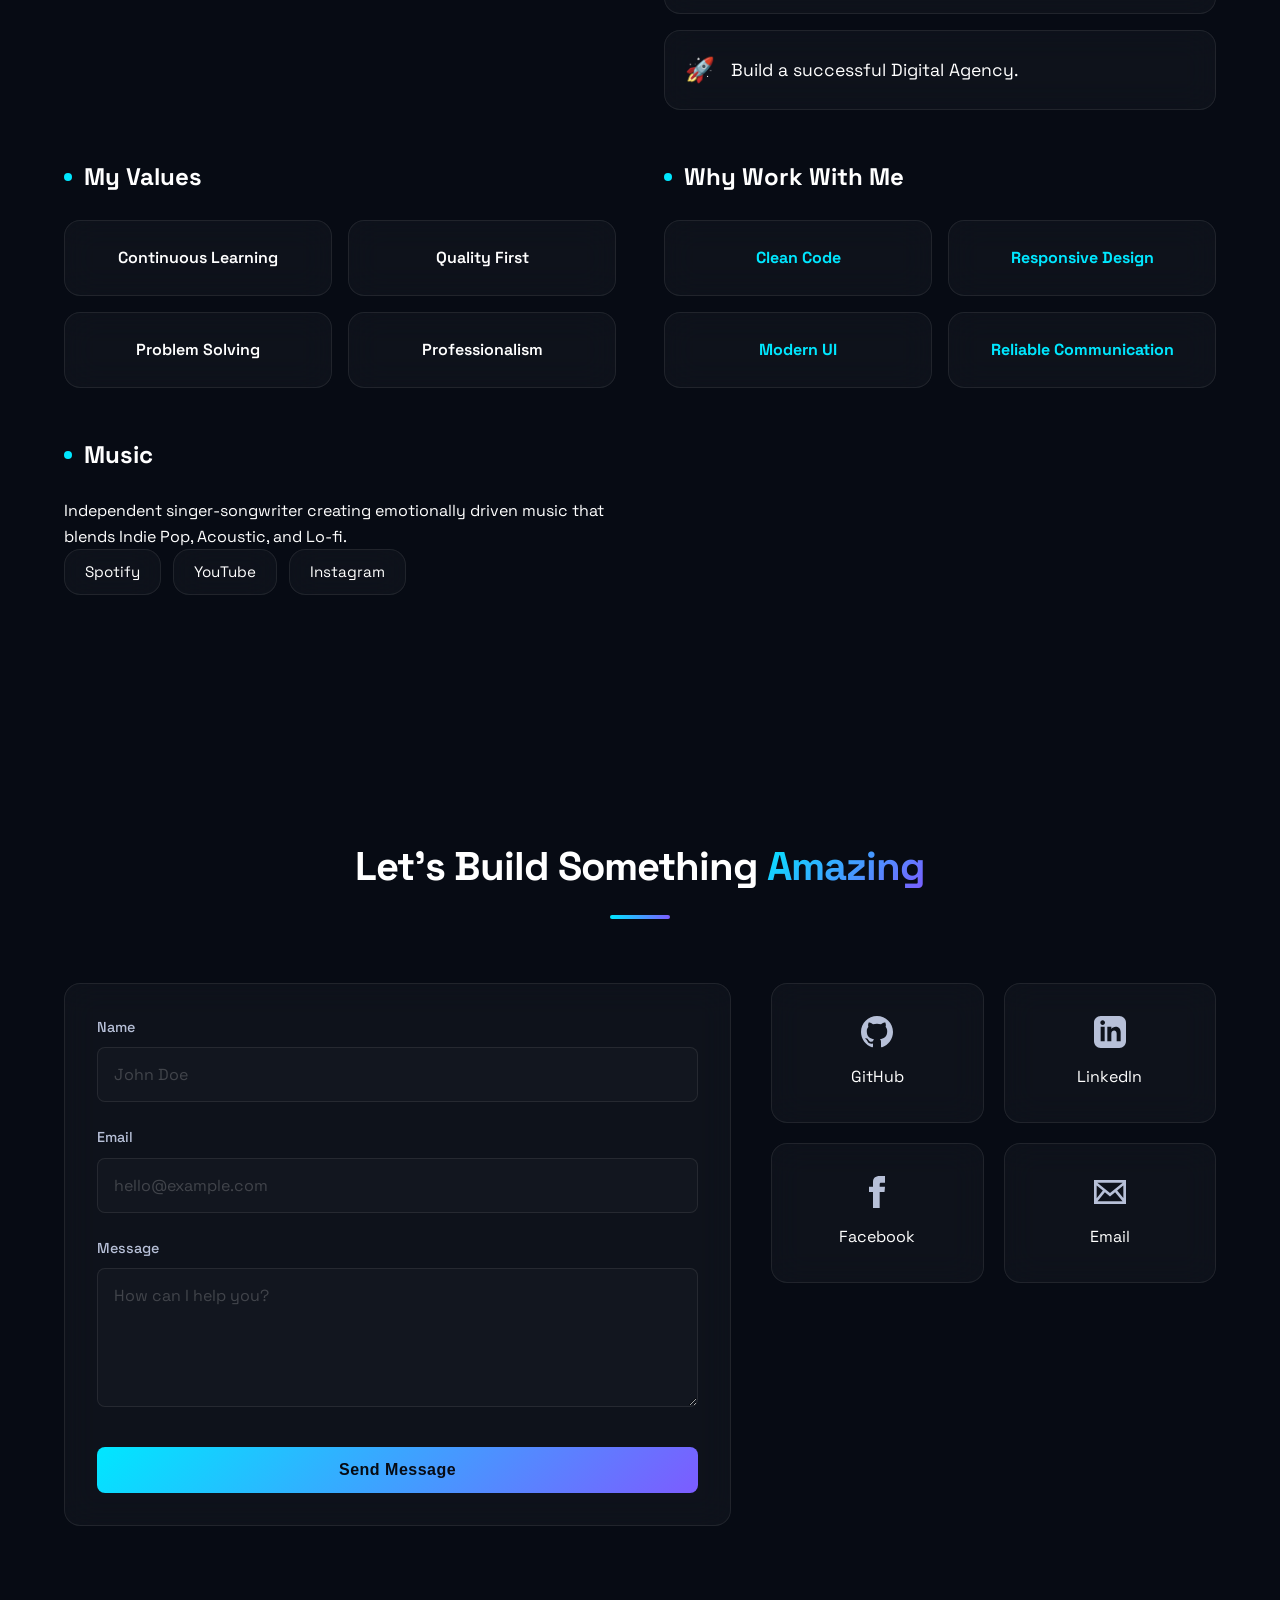
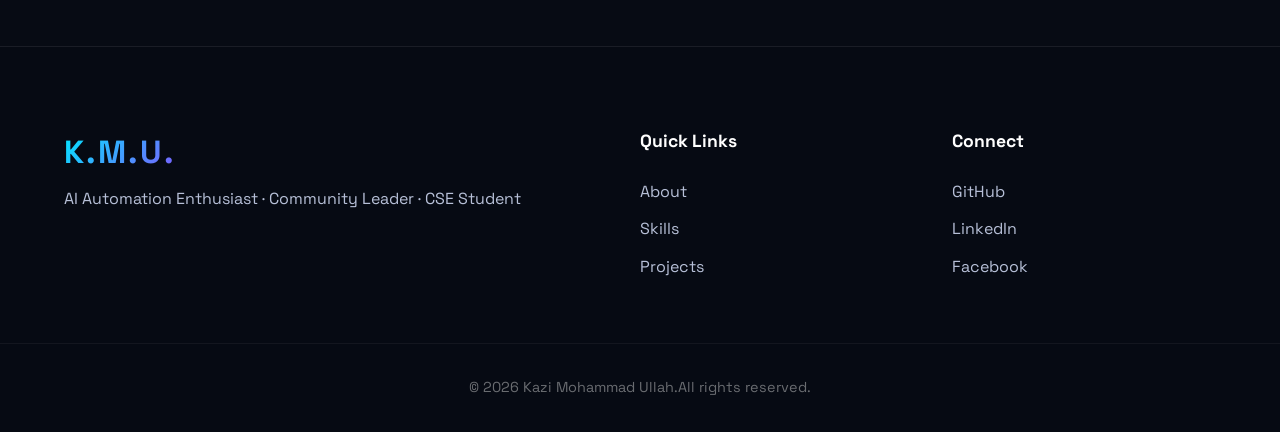
==== commit e625177e: "SEO fixes: canonical tag, JSON-LD, aria-labels, music section" ====
--- a/index.html
+++ b/index.html
@@ -11,7 +11,7 @@
     <meta property="og:title" content="Kazi Mohammad Ullah | Premium Portfolio">
     <meta property="og:description" content="Frontend Web Designer & AI Automation Learner building meaningful digital experiences.">
     <meta property="og:type" content="website">
-    <meta property="og:image" content="https://kazi-mohammad-ullah.vercel.app/assets/kazi-mohammad-ullah-profile.jpg">
+    <meta property="og:image" content="https://kazi-mohammad-ullah.vercel.app/assets/kazi-mohammad-ullah-(Muhammad-UllahKz)-profile.jpg">
     <meta property="og:image:alt" content="Kazi Mohammad Ullah Profile Photo">
     <meta property="og:url" content="https://kazi-mohammad-ullah.vercel.app/">
     <meta property="og:site_name" content="Kazi Mohammad Ullah Portfolio">
@@ -20,7 +20,10 @@
     <meta name="twitter:card" content="summary_large_image">
     <meta name="twitter:title" content="Kazi Mohammad Ullah | Frontend Developer & AI Learner">
     <meta name="twitter:description" content="Frontend Web Designer & AI Automation Learner building meaningful digital experiences.">
-    <meta name="twitter:image" content="https://kazi-mohammad-ullah.vercel.app/assets/kazi-mohammad-ullah-profile.jpg">
+    <meta name="twitter:image" content="https://kazi-mohammad-ullah.vercel.app/assets/kazi-mohammad-ullah-(Muhammad-UllahKz)-profile.jpg">
+    
+    <!-- Canonical URL -->
+    <link rel="canonical" href="https://kazi-mohammad-ullah.vercel.app/">
     
     <title>Kazi Mohammad Ullah | Frontend Developer & AI Learner</title>
     
@@ -42,16 +45,19 @@
         "@type": "Person",
         "name": "Kazi Mohammad Ullah",
         "additionalName": "Muhammad UllahKz",
-        "url": "https://vercel.app",
-        "jobTitle": "Frontend Developer & Musical Artist",
+        "url": "https://kazi-mohammad-ullah.vercel.app",
+        "jobTitle": "Frontend Developer & AI Automation Learner",
         "alumniOf": {
             "@type": "EducationalOrganization",
             "name": "Southern University Bangladesh"
         },
         "sameAs": [
-            "https://wikidata.org",
-            "https://youtube.com",
-            "https://facebook.com"
+            "https://github.com/MuhammadKz",
+            "https://www.linkedin.com/in/mohammad-ullahkz/",
+            "https://www.facebook.com/muhammadullahkz004",
+            "https://www.youtube.com/@muhammadullahkz",
+            "https://open.spotify.com/artist/0jZgE2d0tvO2hEjIHPzVLP",
+            "https://www.instagram.com/muhammadullahkz/"
         ]
     }
     </script>
@@ -147,7 +153,7 @@
                     <div class="visual-wrapper">
                         <div class="glowing-border"></div>
                         <div class="glass-card profile-placeholder">
-                            <img src="assets/kazi-mohammad-ullah-profile.jpg" alt="Kazi Mohammad Ullah - Frontend Developer and AI Automation Learner" class="profile-image">
+                            <img src="assets/kazi-mohammad-ullah-(Muhammad-UllahKz)-profile.jpg" alt="Kazi Mohammad Ullah - Frontend Developer and AI Automation Learner" class="profile-image">
                         </div>
                         <div class="floating-badge badge-top-right">UI/UX</div>
                         <div class="floating-badge badge-bottom-left">Code</div>
@@ -281,7 +287,7 @@
                     <!-- Service 1 -->
                     <div class="service-card glass-card">
                         <div class="service-icon">
-                            <svg viewBox="0 0 24 24" fill="none" stroke="#00E7FF" stroke-width="2"><rect x="2" y="3" width="20" height="14" rx="2" ry="2"></rect><line x1="8" y1="21" x2="16" y2="21"></line><line x1="12" y1="17" x2="12" y2="21"></line></svg>
+                            <svg viewBox="0 0 24 24" fill="none" stroke="#00E7FF" stroke-width="2" role="img" aria-label="Landing Page Design icon"><rect x="2" y="3" width="20" height="14" rx="2" ry="2"></rect><line x1="8" y1="21" x2="16" y2="21"></line><line x1="12" y1="17" x2="12" y2="21"></line></svg>
                         </div>
                         <h3>Landing Page Design</h3>
                         <p>High-converting, visually striking single-page experiences crafted to capture attention.</p>
@@ -289,7 +295,7 @@
                     <!-- Service 2 -->
                     <div class="service-card glass-card">
                         <div class="service-icon">
-                            <svg viewBox="0 0 24 24" fill="none" stroke="#7C5CFF" stroke-width="2"><path d="M14 2H6a2 2 0 0 0-2 2v16a2 2 0 0 0 2 2h12a2 2 0 0 0 2-2V8z"></path><polyline points="14 2 14 8 20 8"></polyline><line x1="16" y1="13" x2="8" y2="13"></line><line x1="16" y1="17" x2="8" y2="17"></line><polyline points="10 9 9 9 8 9"></polyline></svg>
+                            <svg viewBox="0 0 24 24" fill="none" stroke="#7C5CFF" stroke-width="2" role="img" aria-label="Portfolio Website icon"><path d="M14 2H6a2 2 0 0 0-2 2v16a2 2 0 0 0 2 2h12a2 2 0 0 0 2-2V8z"></path><polyline points="14 2 14 8 20 8"></polyline><line x1="16" y1="13" x2="8" y2="13"></line><line x1="16" y1="17" x2="8" y2="17"></line><polyline points="10 9 9 9 8 9"></polyline></svg>
                         </div>
                         <h3>Portfolio Website</h3>
                         <p>Personalized digital identities that showcase your work and tell your unique professional story.</p>
@@ -297,7 +303,7 @@
                     <!-- Service 3 -->
                     <div class="service-card glass-card">
                         <div class="service-icon">
-                            <svg viewBox="0 0 24 24" fill="none" stroke="#4ADE80" stroke-width="2"><path d="M3 9l9-7 9 7v11a2 2 0 0 1-2 2H5a2 2 0 0 1-2-2z"></path><polyline points="9 22 9 12 15 12 15 22"></polyline></svg>
+                            <svg viewBox="0 0 24 24" fill="none" stroke="#4ADE80" stroke-width="2" role="img" aria-label="Business Website icon"><path d="M3 9l9-7 9 7v11a2 2 0 0 1-2 2H5a2 2 0 0 1-2-2z"></path><polyline points="9 22 9 12 15 12 15 22"></polyline></svg>
                         </div>
                         <h3>Business Website</h3>
                         <p>Professional multi-page platforms designed to establish credibility and drive business growth.</p>
@@ -305,7 +311,7 @@
                     <!-- Service 4 -->
                     <div class="service-card glass-card">
                         <div class="service-icon">
-                            <svg viewBox="0 0 24 24" fill="none" stroke="#00E7FF" stroke-width="2"><polyline points="23 4 23 10 17 10"></polyline><polyline points="1 20 1 14 7 14"></polyline><path d="M3.51 9a9 9 0 0 1 14.85-3.36L23 10M1 14l4.64 4.36A9 9 0 0 0 20.49 15"></path></svg>
+                            <svg viewBox="0 0 24 24" fill="none" stroke="#00E7FF" stroke-width="2" role="img" aria-label="Website Redesign icon"><polyline points="23 4 23 10 17 10"></polyline><polyline points="1 20 1 14 7 14"></polyline><path d="M3.51 9a9 9 0 0 1 14.85-3.36L23 10M1 14l4.64 4.36A9 9 0 0 0 20.49 15"></path></svg>
                         </div>
                         <h3>Website Redesign</h3>
                         <p>Modernizing outdated interfaces with contemporary aesthetics and improved user experience.</p>
@@ -431,11 +437,11 @@
                         </div>
                         <div class="certificates-grid">
                             <a href="certificate/Kazi Mohammad Ullah certificate (1).pdf" target="_blank" class="certificate-placeholder glass-card">
-                                <svg viewBox="0 0 24 24" fill="none" stroke="currentColor" stroke-width="1.5"><path d="M22 11.08V12a10 10 0 1 1-5.93-9.14"></path><polyline points="22 4 12 14.01 9 11.01"></polyline></svg>
+                                <svg viewBox="0 0 24 24" fill="none" stroke="currentColor" stroke-width="1.5" role="img" aria-label="Certificate icon"><path d="M22 11.08V12a10 10 0 1 1-5.93-9.14"></path><polyline points="22 4 12 14.01 9 11.01"></polyline></svg>
                                 <span>Certificate 01</span>
                             </a>
                             <a href="certificate/Kazi Mohammad Ullah certificate(2).pdf" target="_blank" class="certificate-placeholder glass-card">
-                                <svg viewBox="0 0 24 24" fill="none" stroke="currentColor" stroke-width="1.5"><path d="M22 11.08V12a10 10 0 1 1-5.93-9.14"></path><polyline points="22 4 12 14.01 9 11.01"></polyline></svg>
+                                <svg viewBox="0 0 24 24" fill="none" stroke="currentColor" stroke-width="1.5" role="img" aria-label="Certificate icon"><path d="M22 11.08V12a10 10 0 1 1-5.93-9.14"></path><polyline points="22 4 12 14.01 9 11.01"></polyline></svg>
                                 <span>Certificate 02</span>
                             </a>
                         </div>
@@ -514,6 +520,17 @@
                         </div>
                     </div>
 
+                    <!-- Music -->
+                    <div class="philosophy-block">
+                        <h3>Music</h3>
+                        <p>Independent singer-songwriter creating emotionally driven music that blends Indie Pop, Acoustic, and Lo-fi.</p>
+                        <div class="tags-container">
+                            <a href="https://open.spotify.com/artist/0jZgE2d0tvO2hEjIHPzVLP" target="_blank" class="tag glass-card">Spotify</a>
+                            <a href="https://youtu.be/d3s-0H7nZkk" target="_blank" class="tag glass-card">YouTube</a>
+                            <a href="https://www.instagram.com/muhammadullahkz/" target="_blank" class="tag glass-card">Instagram</a>
+                        </div>
+                    </div>
+
                 </div>
             </div>
         </section>
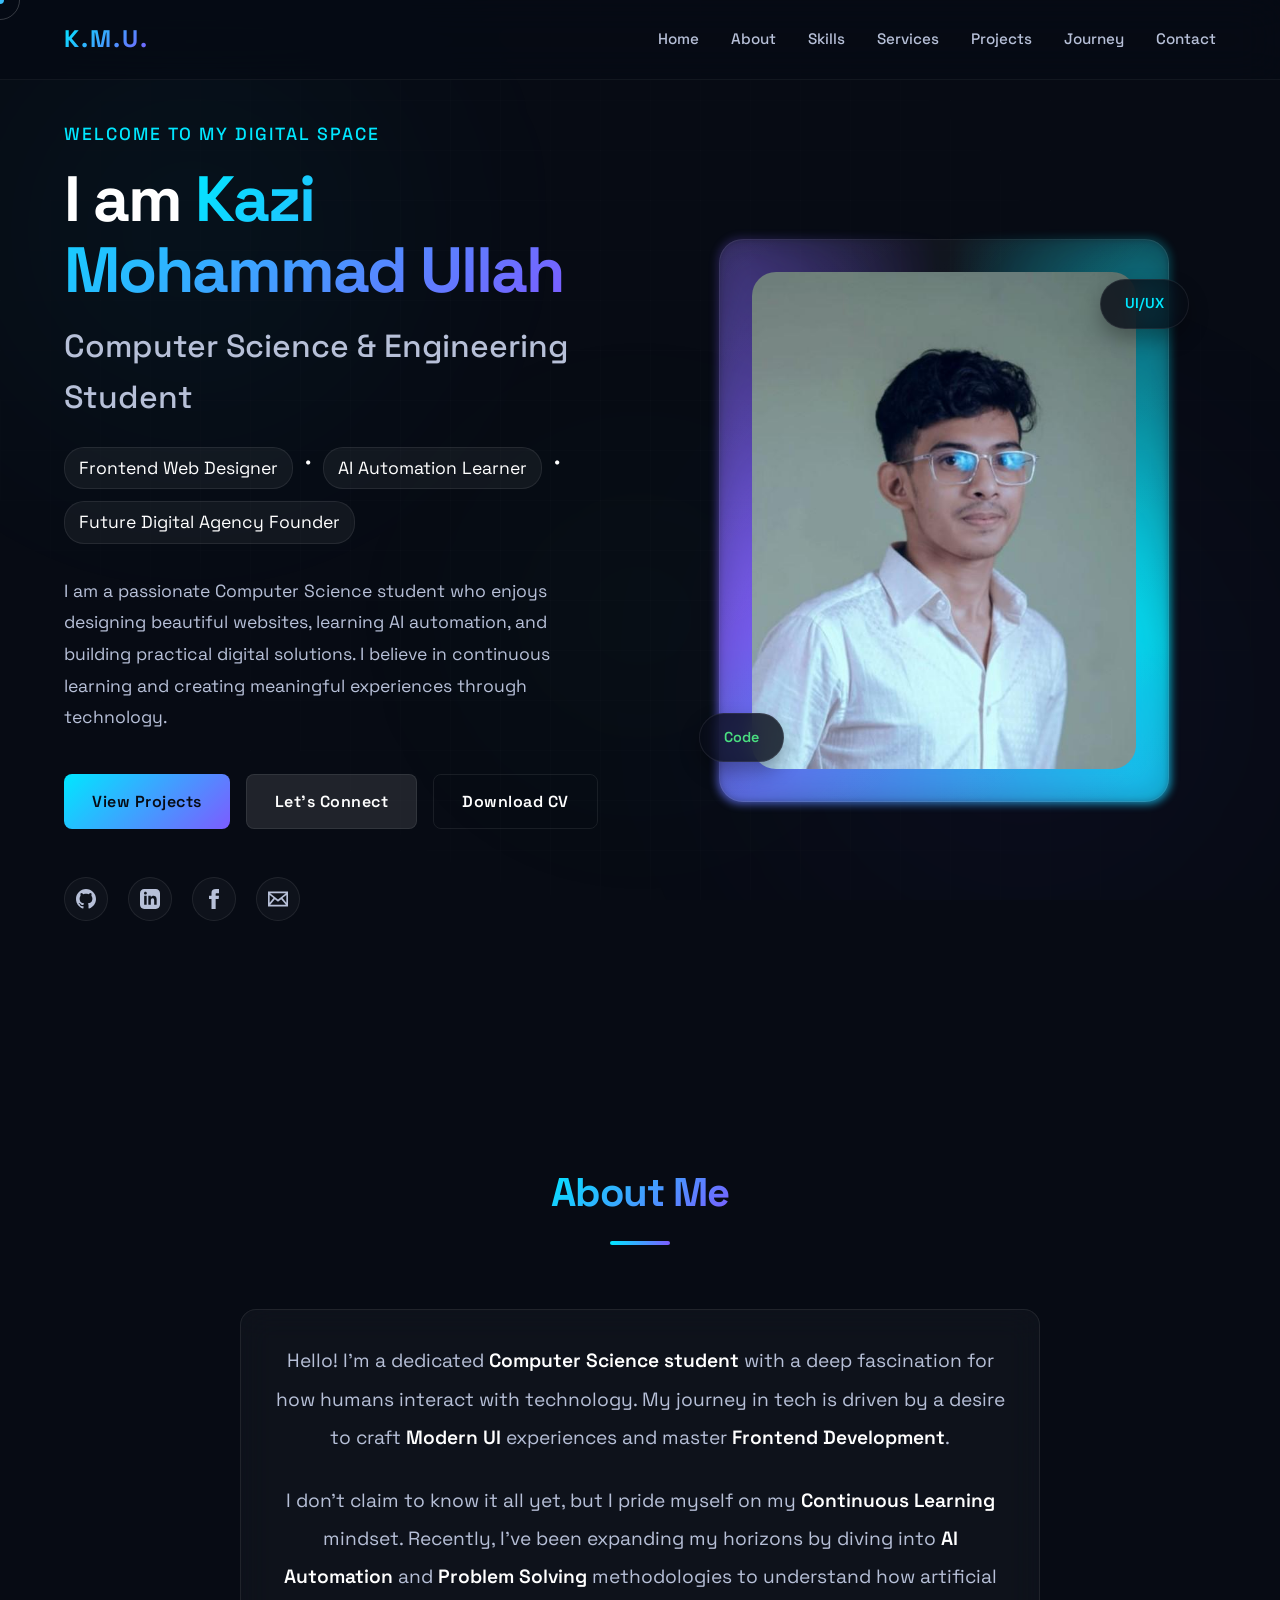
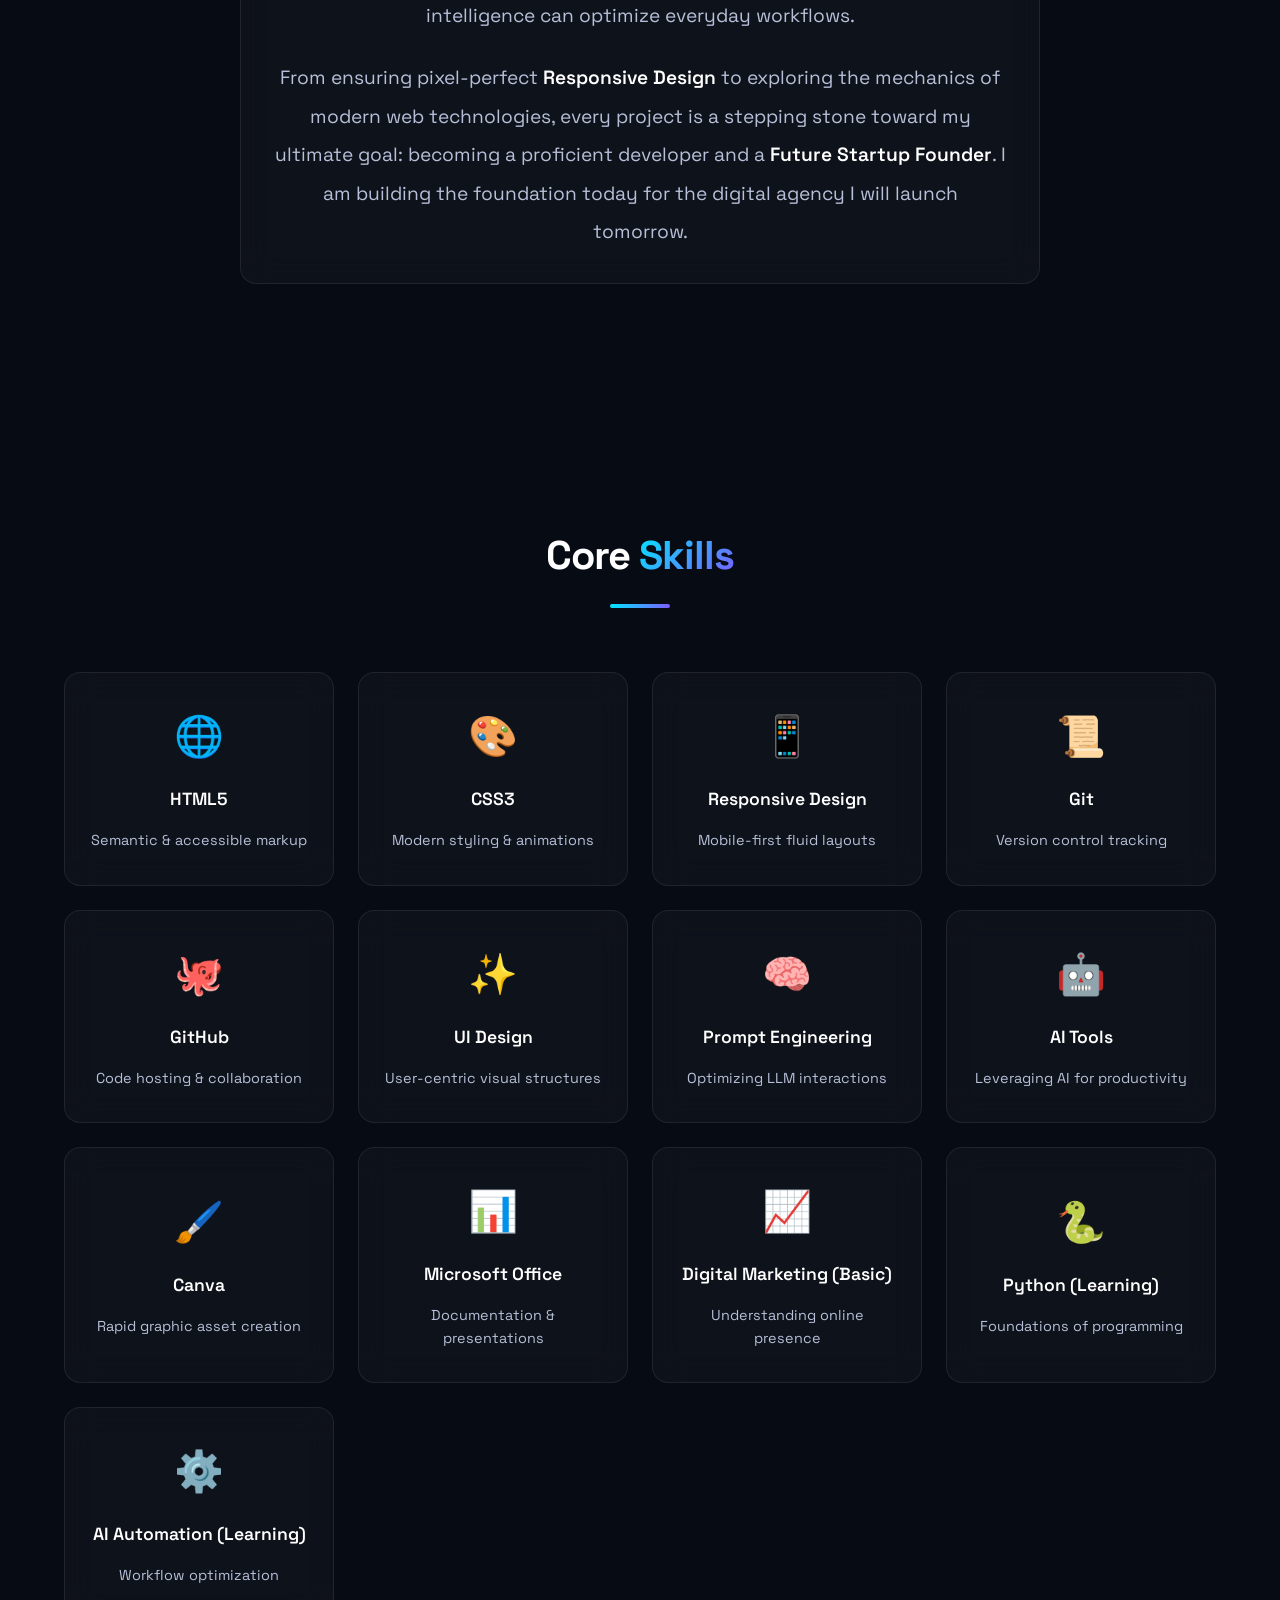
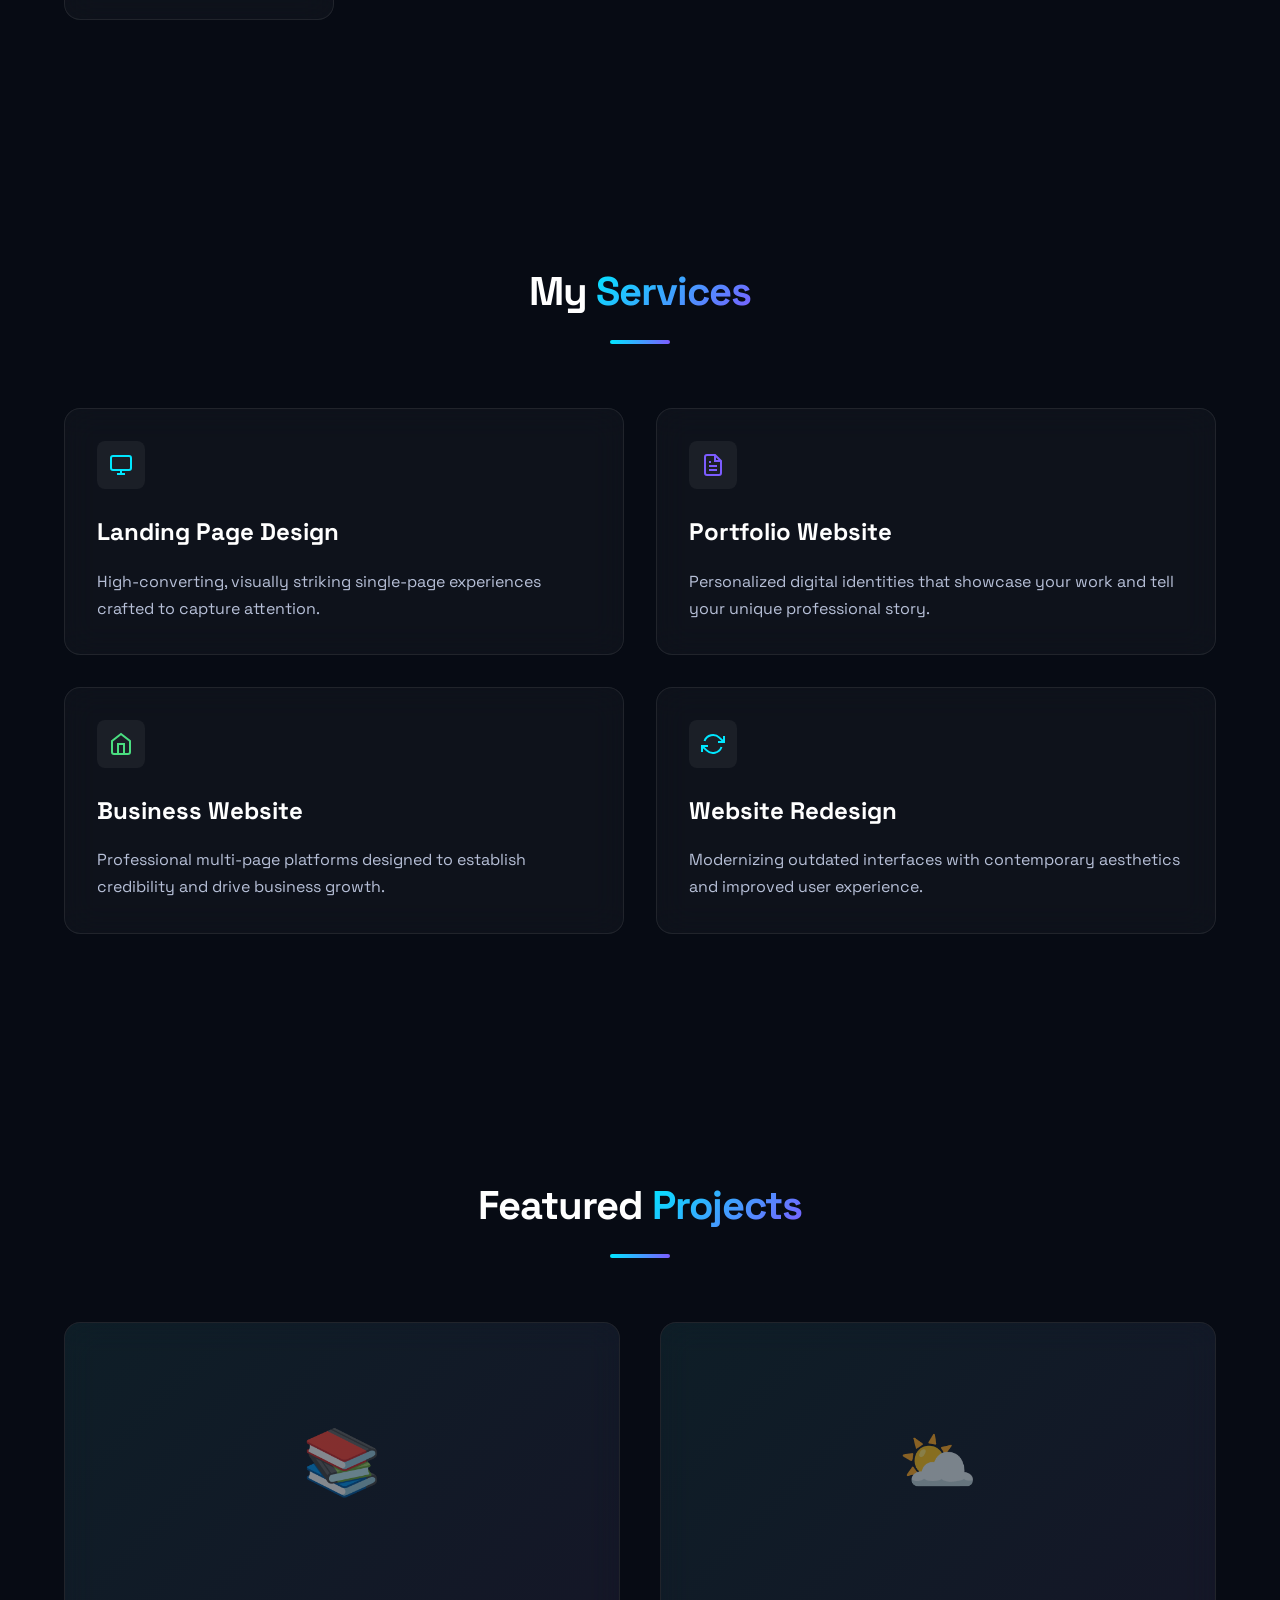
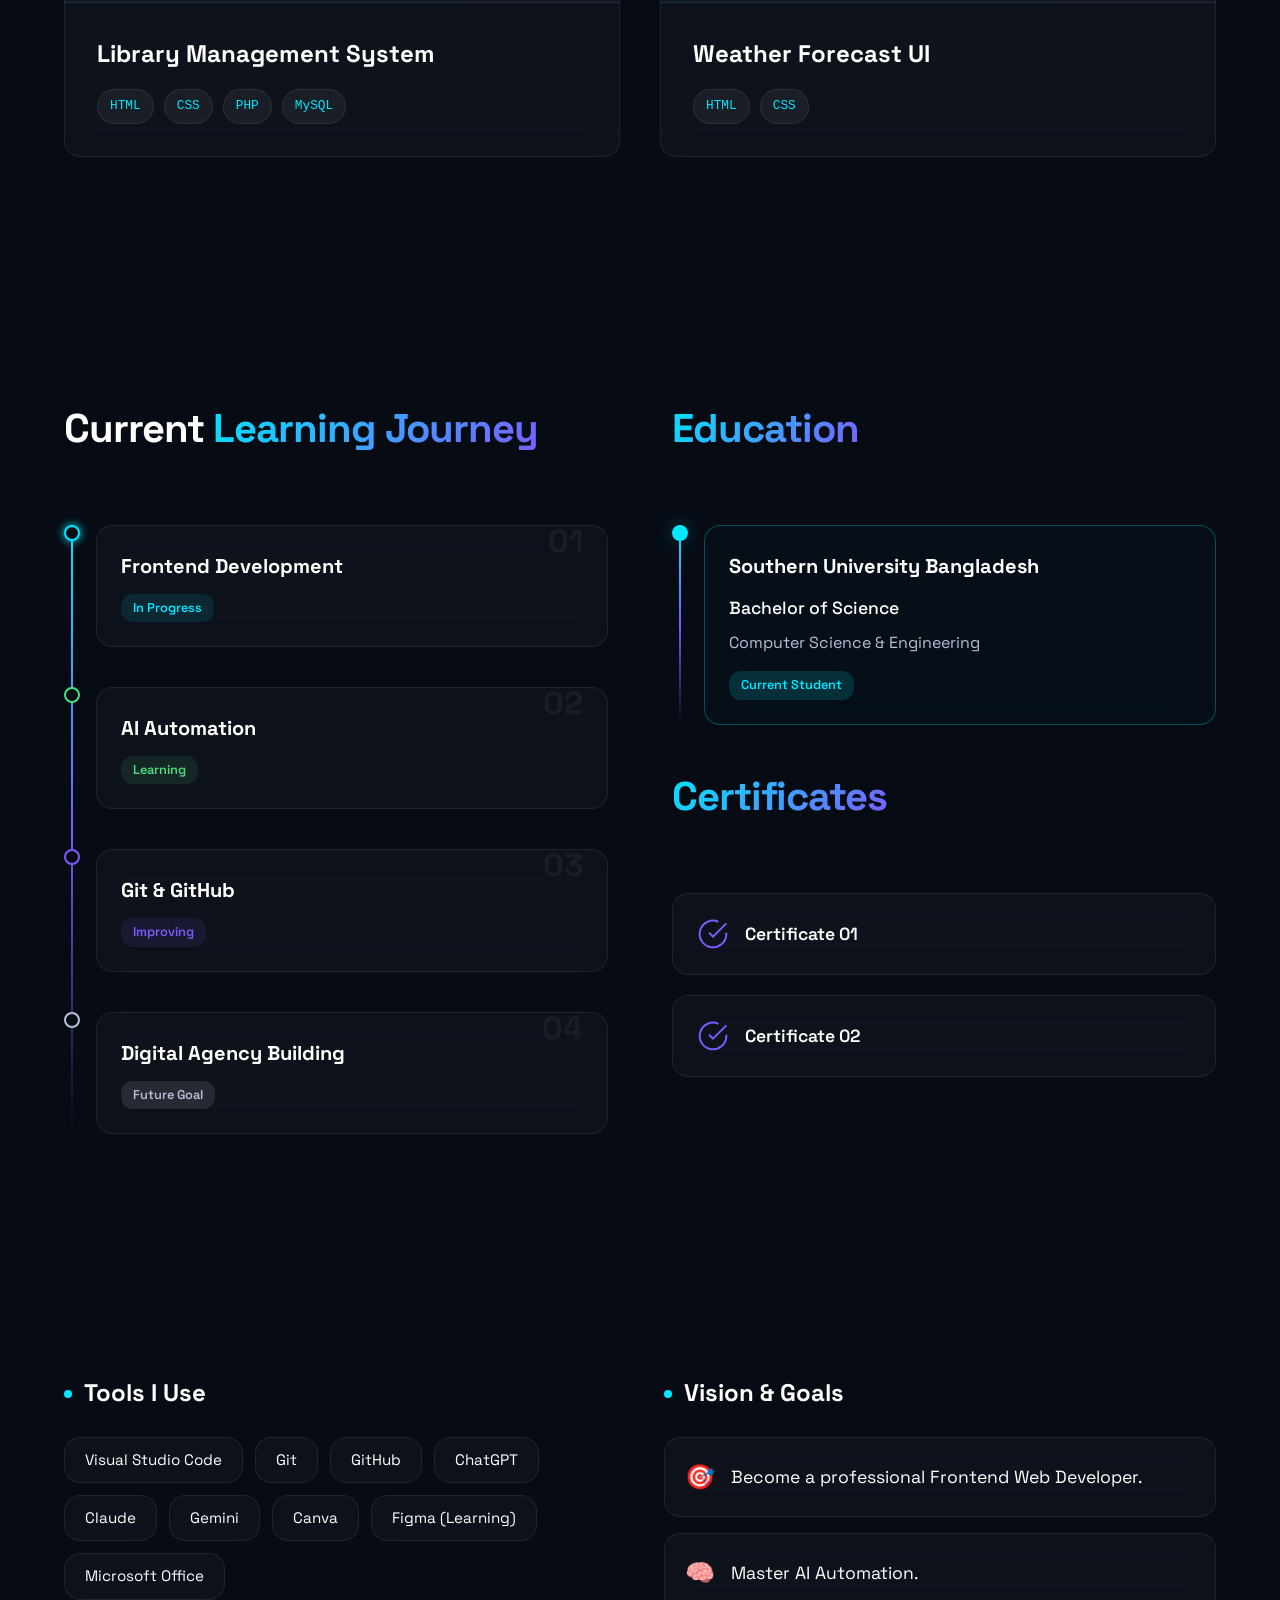
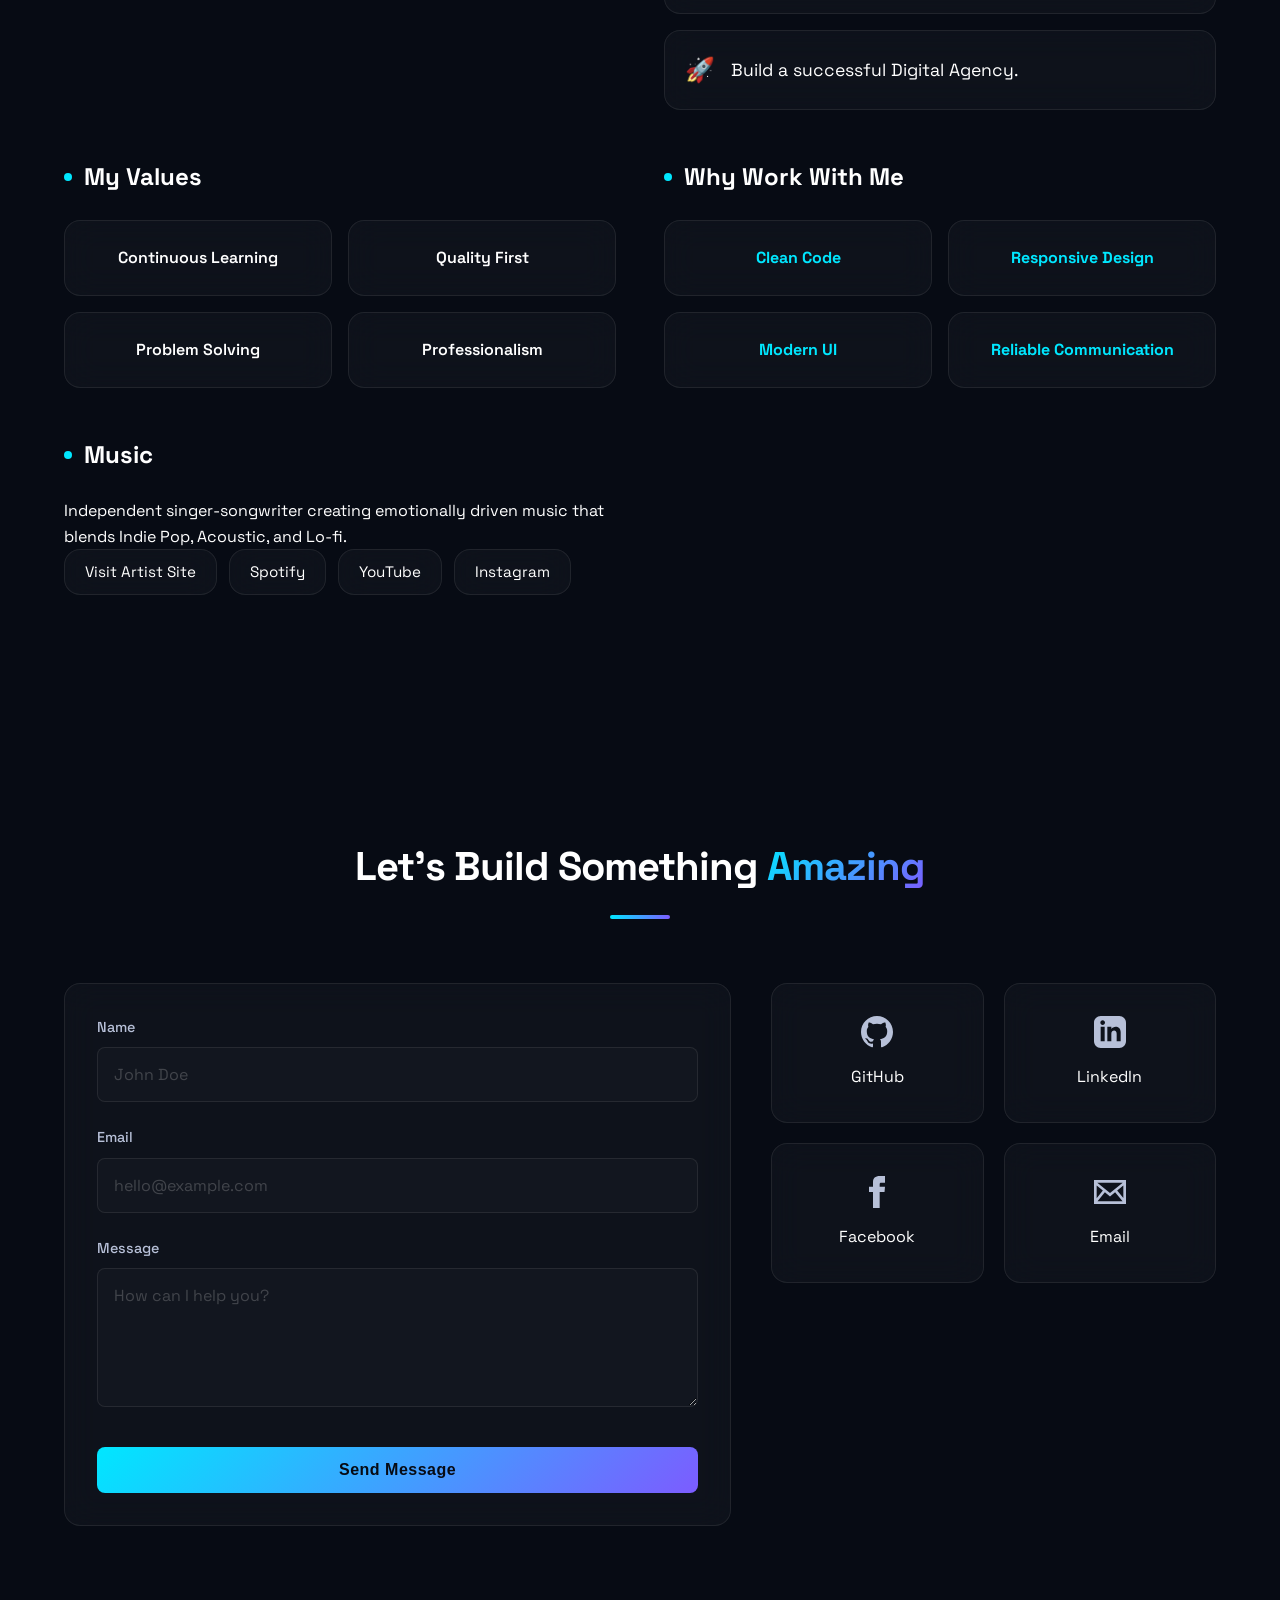
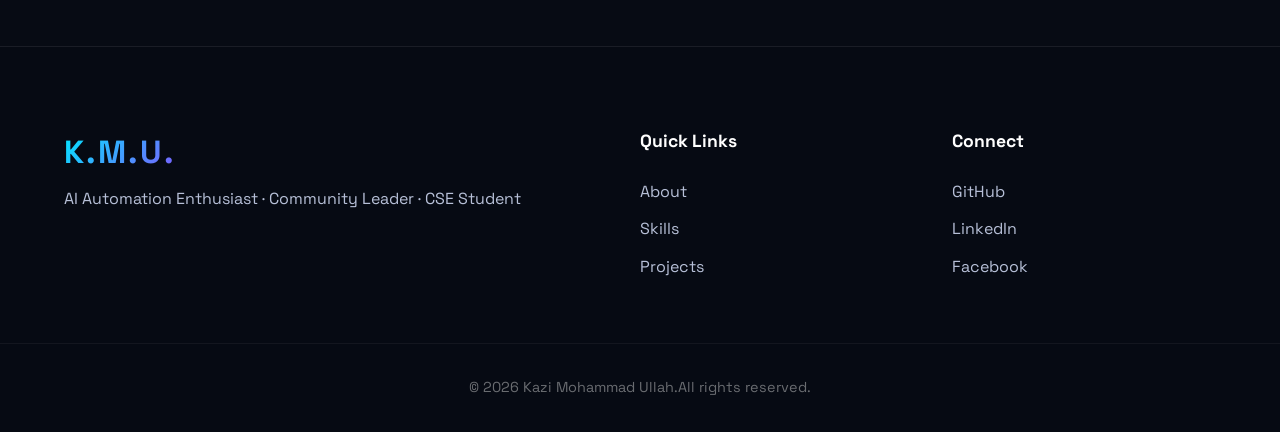
==== commit 6e9726fe: "Add artist portfolio link to Music section" ====
--- a/index.html
+++ b/index.html
@@ -525,6 +525,7 @@
                         <h3>Music</h3>
                         <p>Independent singer-songwriter creating emotionally driven music that blends Indie Pop, Acoustic, and Lo-fi.</p>
                         <div class="tags-container">
+                            <a href="https://muhammad-ullahkz-artist-portfolio.vercel.app/" target="_blank" class="tag glass-card">Visit Artist Site</a>
                             <a href="https://open.spotify.com/artist/0jZgE2d0tvO2hEjIHPzVLP" target="_blank" class="tag glass-card">Spotify</a>
                             <a href="https://youtu.be/d3s-0H7nZkk" target="_blank" class="tag glass-card">YouTube</a>
                             <a href="https://www.instagram.com/muhammadullahkz/" target="_blank" class="tag glass-card">Instagram</a>
